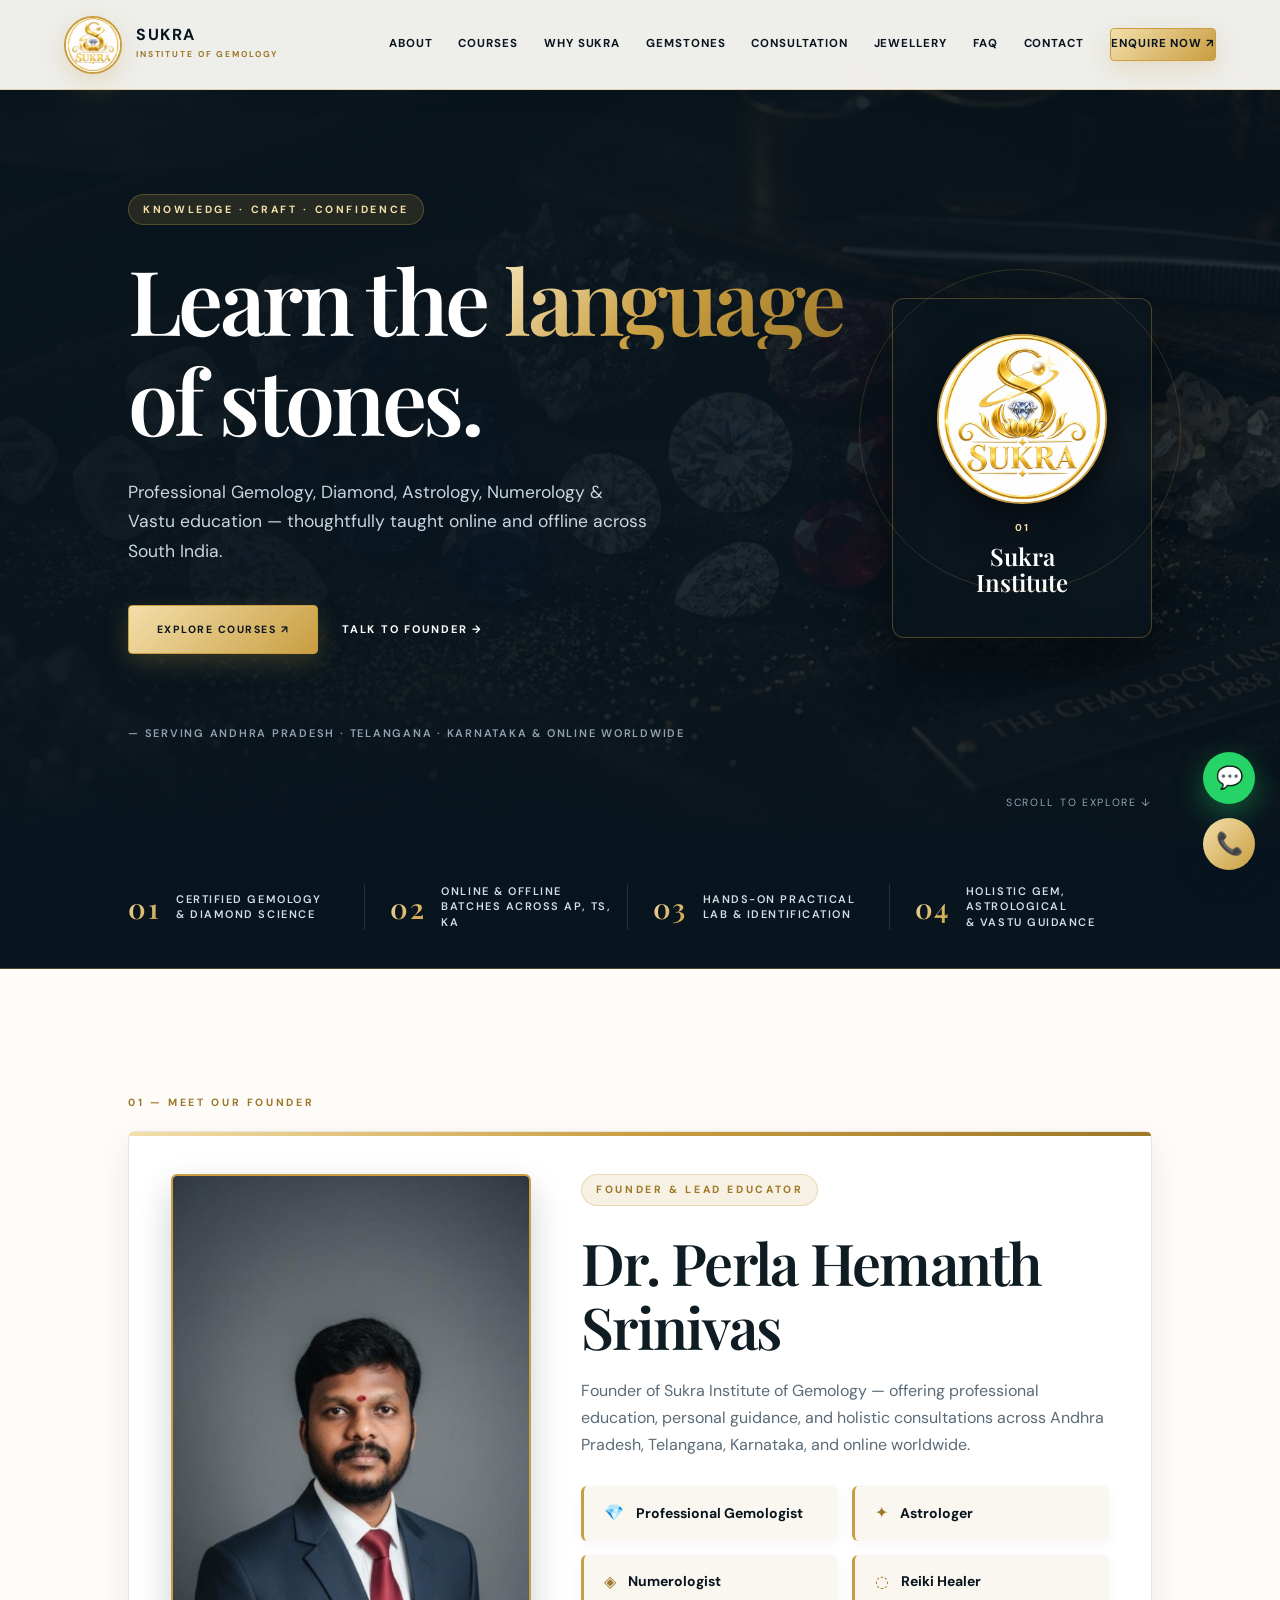
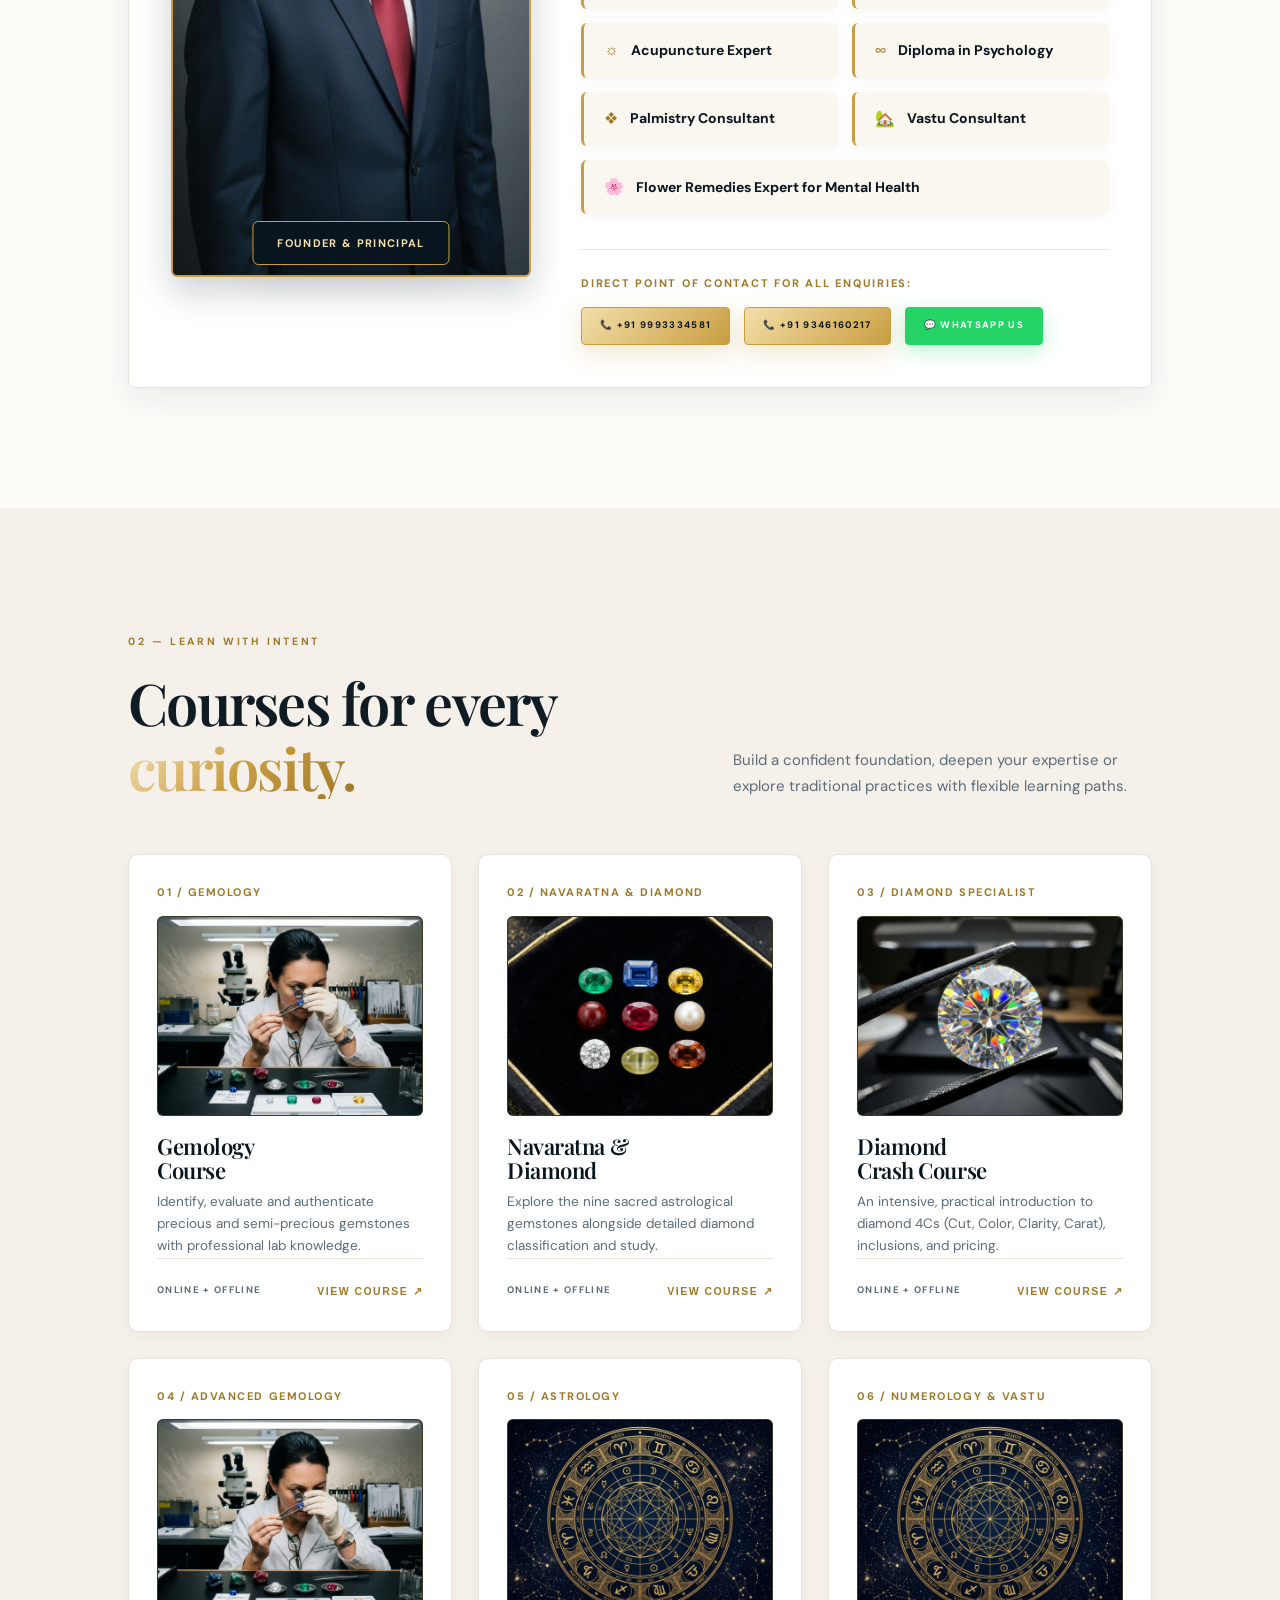
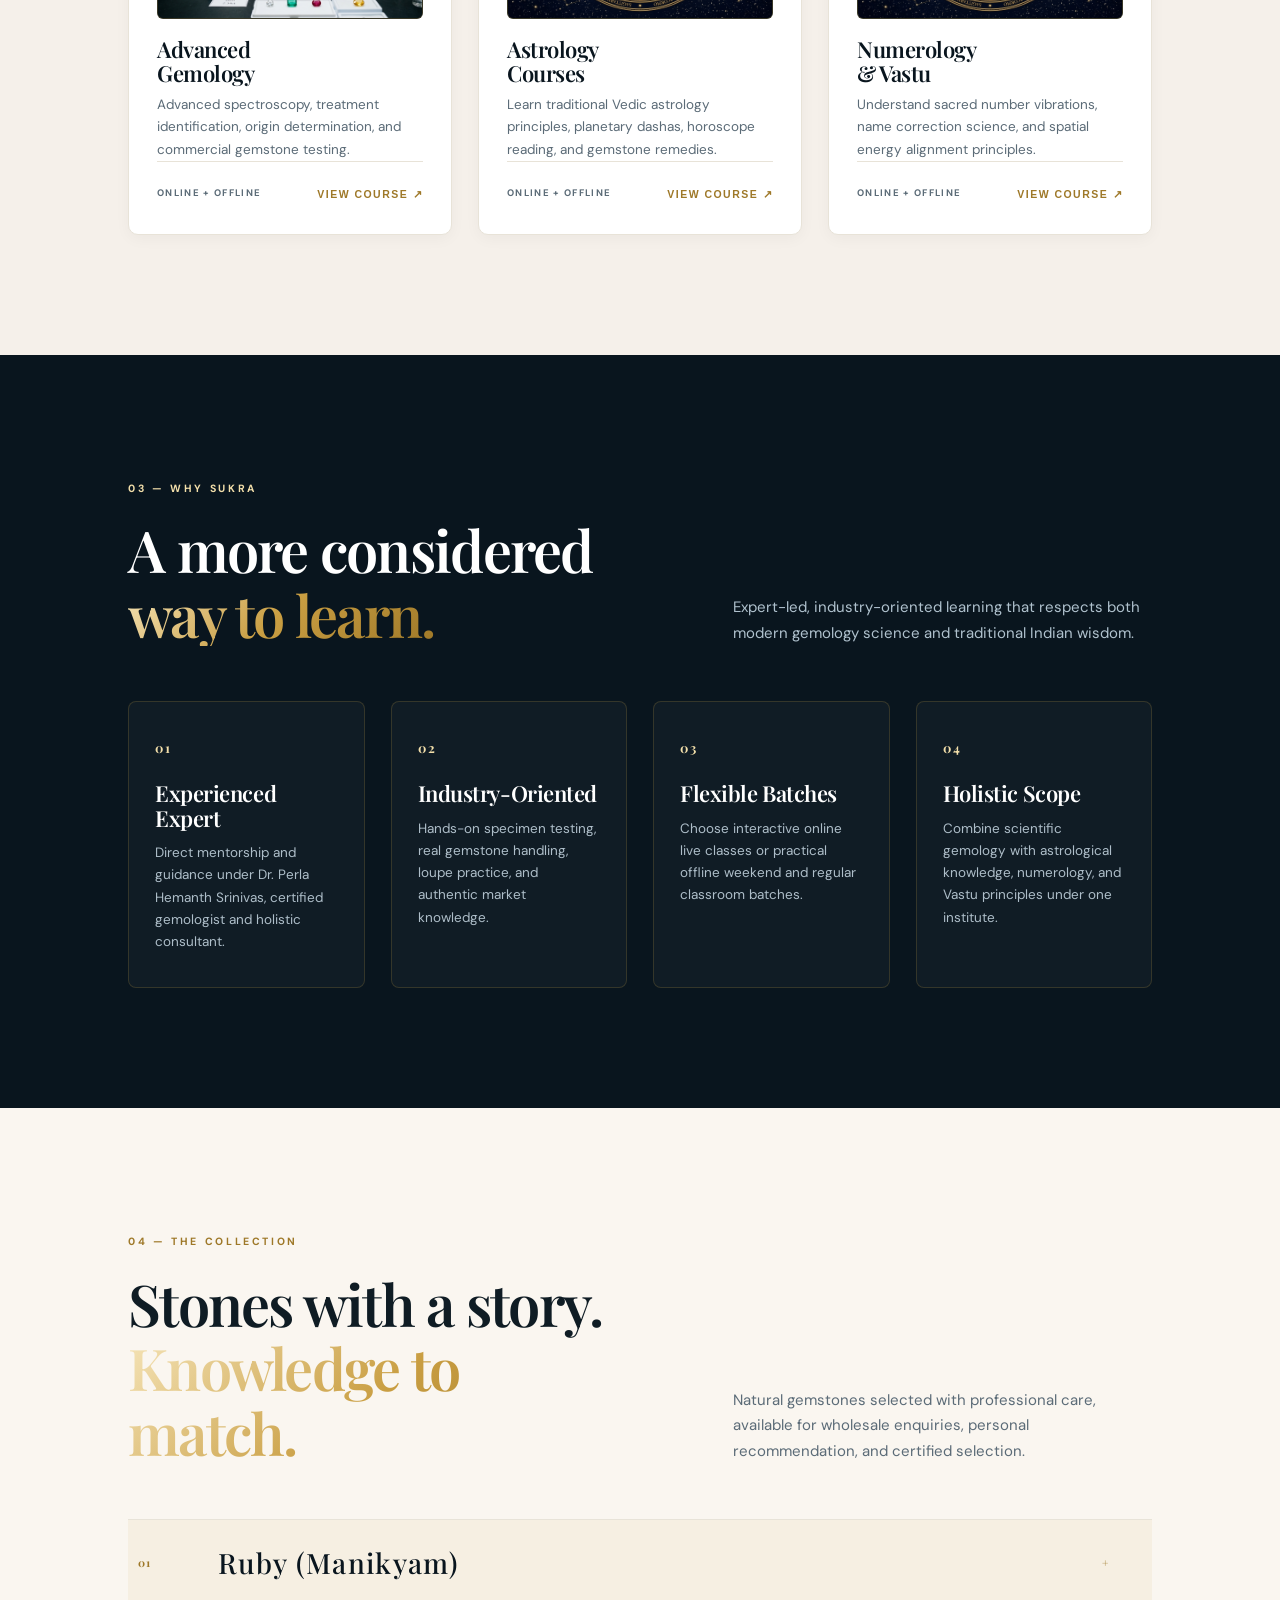
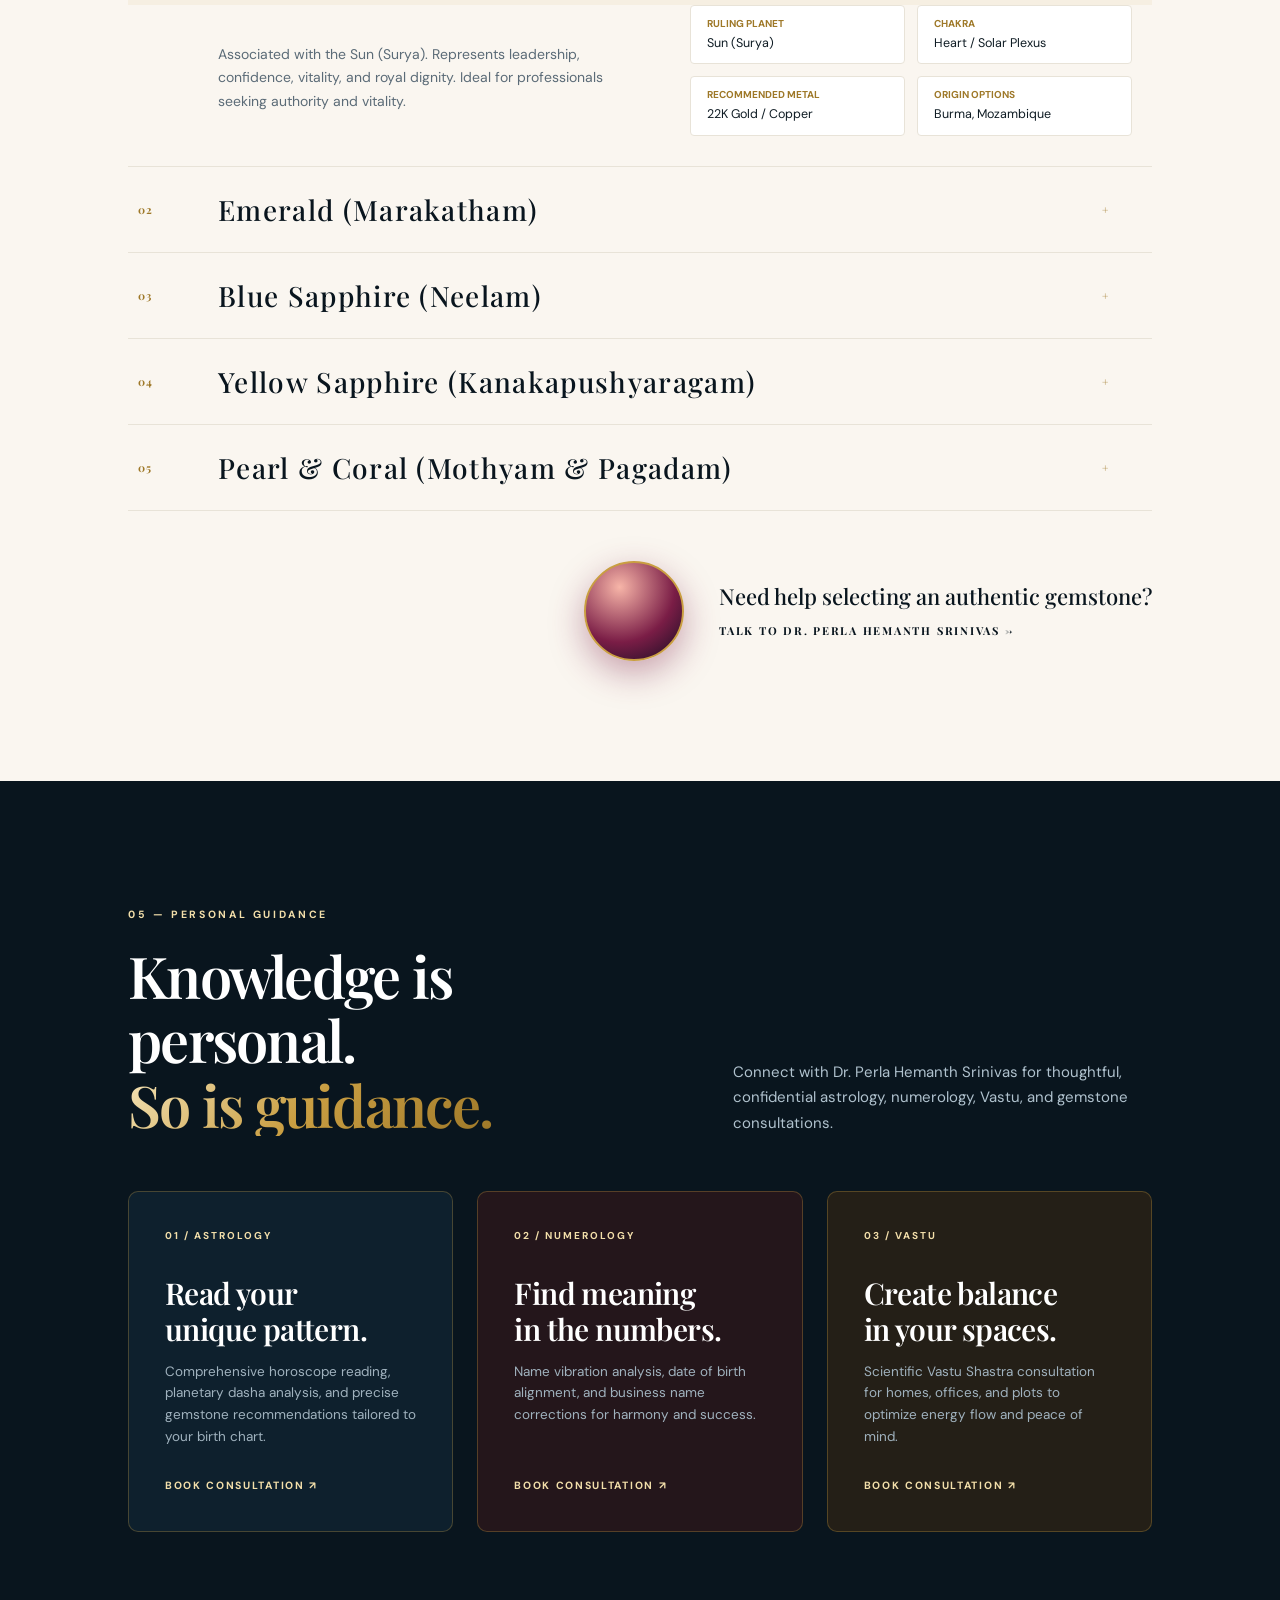
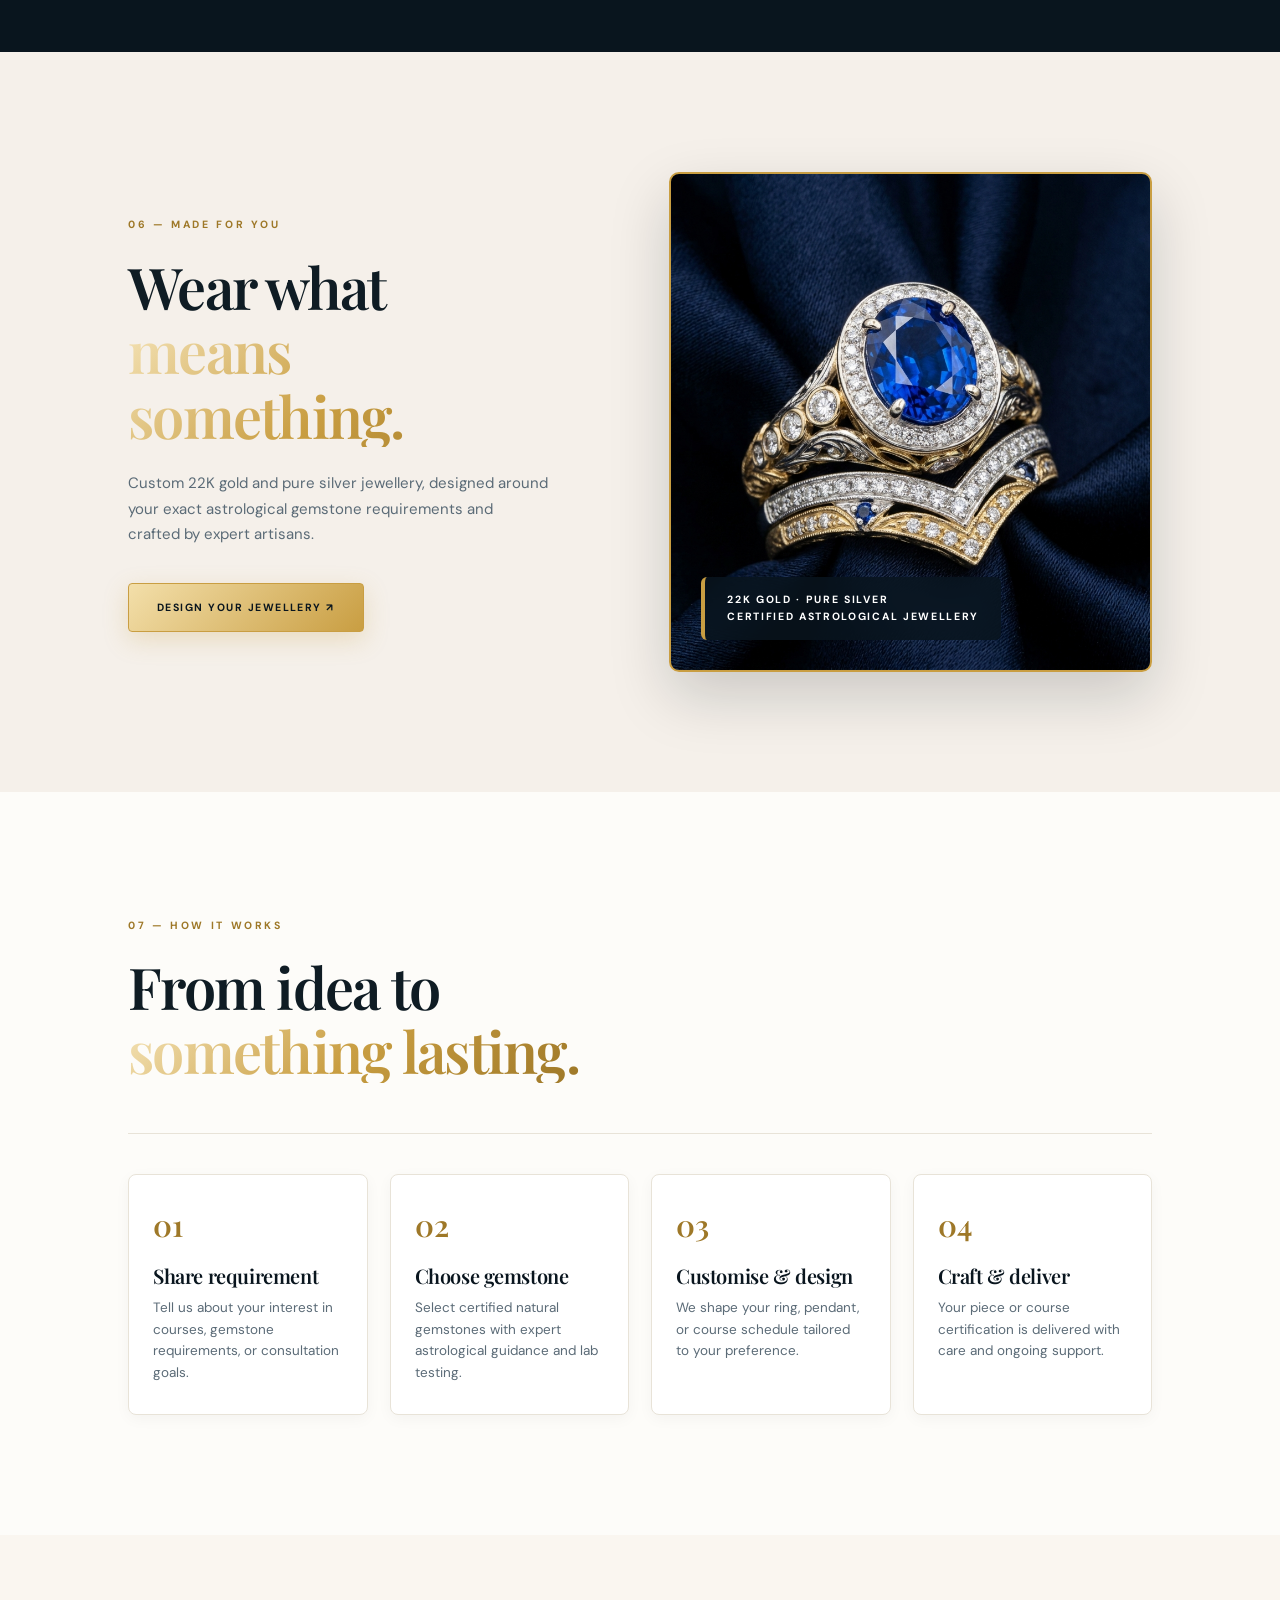
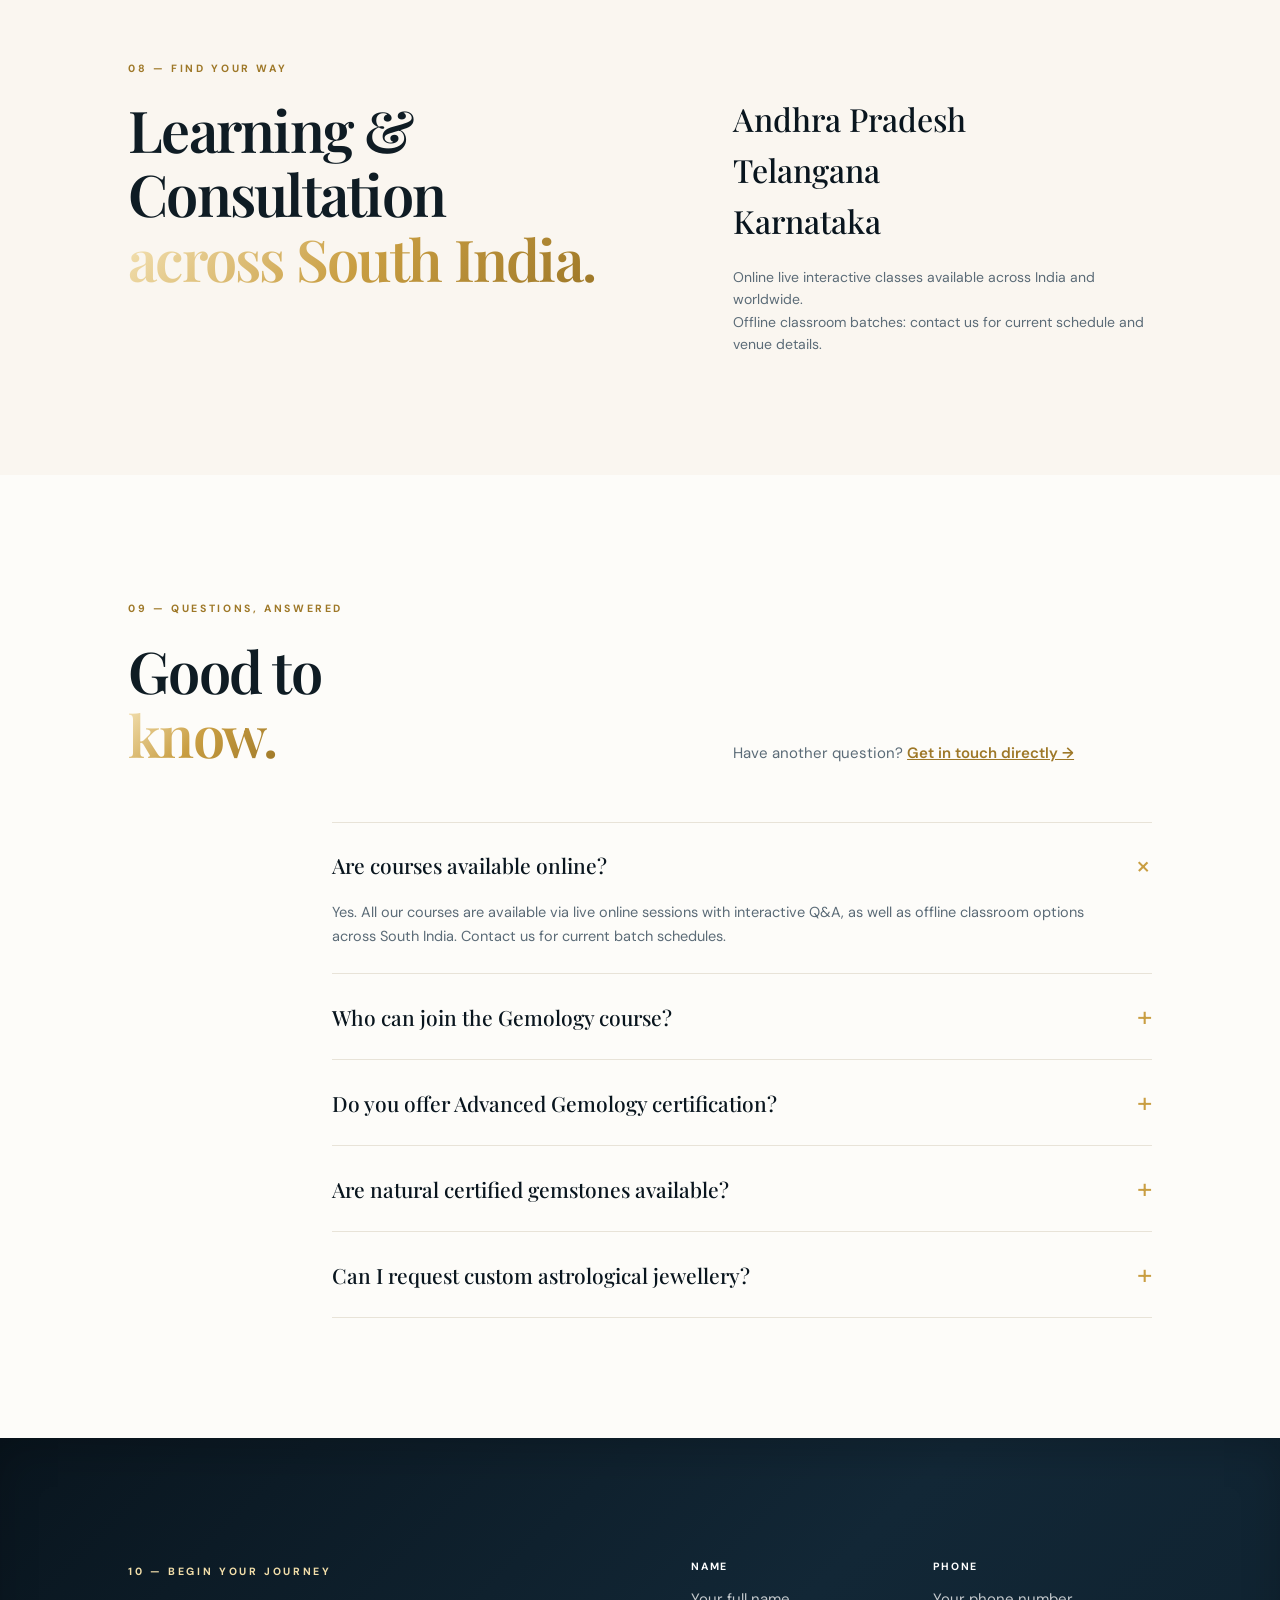
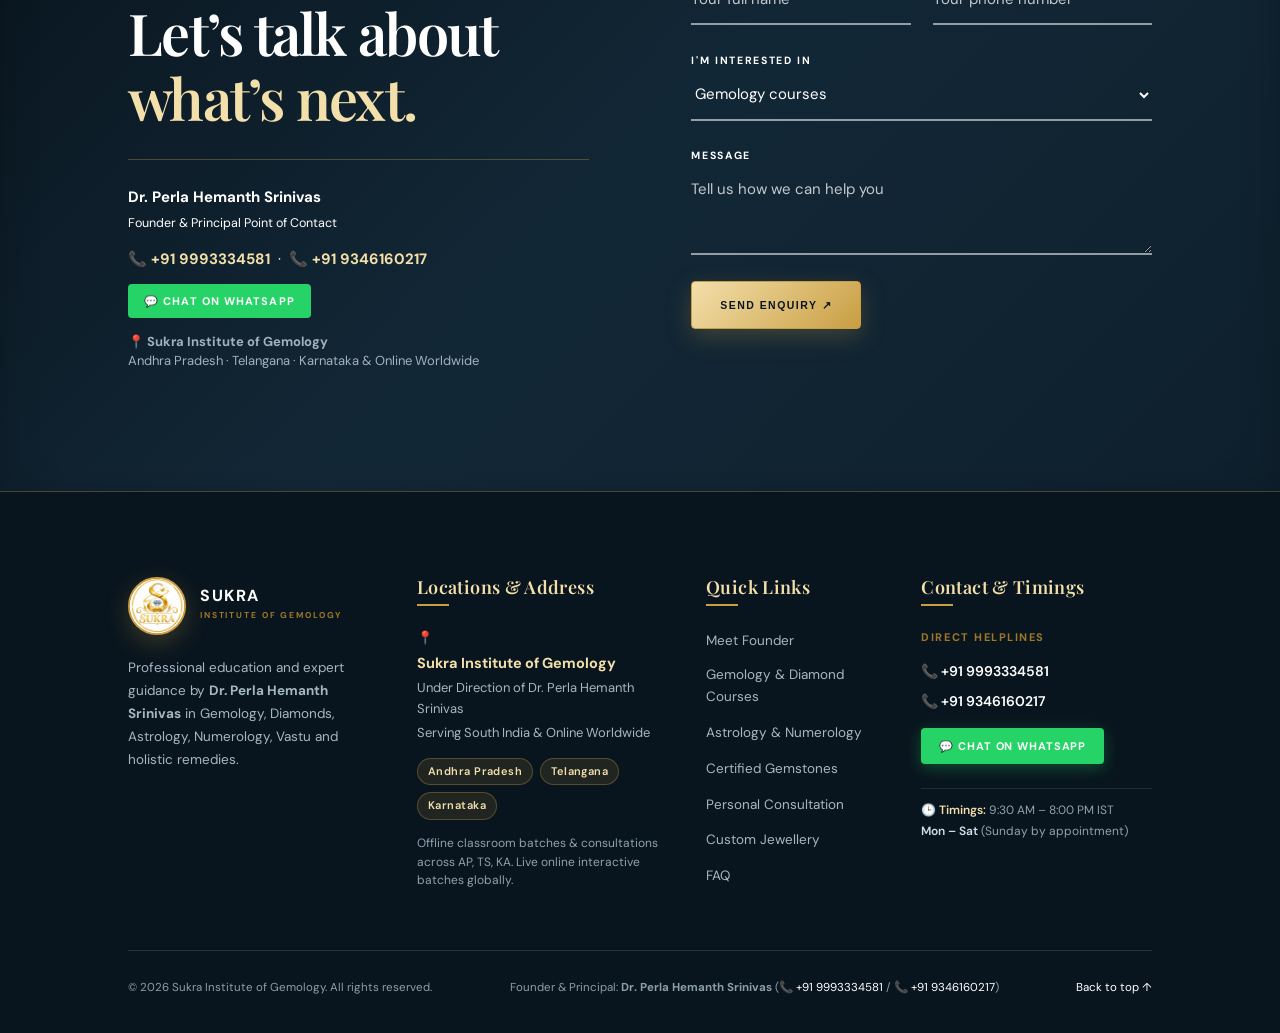
==== index.html @ b49148ae "Add files via upload" ====
<!doctype html>
<html lang="en">
<head>
  <meta charset="UTF-8">
  <meta name="viewport" content="width=device-width,initial-scale=1">
  <meta name="description" content="Professional Gemology, Diamond, Astrology, Numerology and Vastu education by Dr. Perla Hemanth Srinivas at Sukra Institute of Gemology.">
  <title>Sukra Institute of Gemology | Learn the Language of Stones</title>
  <link rel="icon" type="image/png" href="logo.png">
  <meta property="og:title" content="Sukra Institute of Gemology">
  <meta property="og:description" content="Professional Gemology, Diamond, Astrology, Numerology and Vastu education by Sukra Institute of Gemology.">
  <meta property="og:image" content="logo.png">
  <link rel="preconnect" href="https://fonts.googleapis.com">
  <link rel="preconnect" href="https://fonts.gstatic.com" crossorigin>
  <link href="https://fonts.googleapis.com/css2?family=DM+Sans:ital,wght@0,400;0,500;0,600;0,700;1,400&family=Playfair+Display:ital,wght@0,500;0,600;0,700;1,500&display=swap" rel="stylesheet">
  <link rel="stylesheet" href="styles.css">
</head>
<body>

<!-- SITE HEADER -->
<header class="site-header">
  <a class="brand" href="#home">
    <img src="logo.png" alt="Sukra Institute Logo" class="brand-logo">
    <span>
      <strong>SUKRA</strong>
      <small>INSTITUTE OF GEMOLOGY</small>
    </span>
  </a>
  <button class="menu-toggle" aria-label="Open navigation menu" aria-expanded="false">☰</button>
  <nav class="nav-links">
    <a href="#about">About</a>
    <a href="#courses">Courses</a>
    <a href="#why-sukra">Why Sukra</a>
    <a href="#gemstones">Gemstones</a>
    <a href="#consultation">Consultation</a>
    <a href="#jewellery">Jewellery</a>
    <a href="#faq">FAQ</a>
    <a href="#contact">Contact</a>
    <a class="button button-small" href="#contact">Enquire now ↗</a>
  </nav>
</header>

<main id="home">
  <!-- HERO SECTION -->
  <section class="hero">
    <div class="hero-content">
      <p class="eyebrow">Knowledge · Craft · Confidence</p>
      <h1>Learn the <em>language</em><br>of stones.</h1>
      <p class="hero-copy">Professional Gemology, Diamond, Astrology, Numerology &amp; Vastu education — thoughtfully taught online and offline across South India.</p>
      <div class="hero-actions">
        <a class="button" href="#courses">Explore courses ↗</a>
        <a class="text-link" href="#contact">Talk to Founder →</a>
      </div>
      <p class="hero-note">— Serving Andhra Pradesh · Telangana · Karnataka &amp; Online Worldwide</p>
    </div>
    <div class="hero-stone">
      <img src="logo.png" alt="Sukra Institute Emblem" class="hero-logo-img">
      <div>
        <small>01</small>
        <strong>Sukra<br>Institute</strong>
      </div>
    </div>
    <span class="scroll-cue">Scroll to explore ↓</span>
  </section>

  <!-- TRUST STRIP -->
  <section class="trust-strip">
    <div><strong>01</strong>Certified Gemology<br>&amp; Diamond Science</div>
    <div><strong>02</strong>Online &amp; Offline<br>Batches Across AP, TS, KA</div>
    <div><strong>03</strong>Hands-on Practical<br>Lab &amp; Identification</div>
    <div><strong>04</strong>Holistic Gem, Astrological<br>&amp; Vastu Guidance</div>
  </section>

  <!-- SECTION 01: FOUNDER SHOWCASE -->
  <section class="section founder-section" id="about">
    <p class="section-kicker">01 — Meet our Founder</p>
    <div class="founder-card">
      <div class="founder-img-wrapper">
        <img src="dr-perla-hemanth-srinivas.jpg" alt="Dr. Perla Hemanth Srinivas - Founder of Sukra Institute of Gemology" class="founder-photo">
        <div class="founder-badge-overlay">Founder &amp; Principal</div>
      </div>
      <div class="founder-info">
        <p class="eyebrow">Founder &amp; Lead Educator</p>
        <h2>Dr. Perla Hemanth Srinivas</h2>
        <p class="muted leader-text">Founder of Sukra Institute of Gemology — offering professional education, personal guidance, and holistic consultations across Andhra Pradesh, Telangana, Karnataka, and online worldwide.</p>
        
        <div class="specs-grid">
          <div><span>💎</span> <strong>Professional Gemologist</strong></div>
          <div><span>✦</span> <strong>Astrologer</strong></div>
          <div><span>◈</span> <strong>Numerologist</strong></div>
          <div><span>◌</span> <strong>Reiki Healer</strong></div>
          <div><span>☼</span> <strong>Acupuncture Expert</strong></div>
          <div><span>∞</span> <strong>Diploma in Psychology</strong></div>
          <div><span>❖</span> <strong>Palmistry Consultant</strong></div>
          <div><span>🏡</span> <strong>Vastu Consultant</strong></div>
          <div><span>🌸</span> <strong>Flower Remedies Expert for Mental Health</strong></div>
        </div>

        <div class="founder-contact">
          <p class="contact-label">Direct Point of Contact for All Enquiries:</p>
          <div class="phone-buttons">
            <a href="tel:+919993334581" class="button button-small">📞 +91 9993334581</a>
            <a href="tel:+919346160217" class="button button-small">📞 +91 9346160217</a>
            <a href="https://wa.me/919993334581" target="_blank" rel="noopener" class="button button-small whatsapp-button">💬 WhatsApp Us</a>
          </div>
        </div>
      </div>
    </div>
  </section>

  <!-- SECTION 02: COURSES SECTION -->
  <section class="section courses-section" id="courses">
    <div class="section-heading">
      <div>
        <p class="section-kicker">02 — Learn with intent</p>
        <h2>Courses for every <em>curiosity.</em></h2>
      </div>
      <p class="muted">Build a confident foundation, deepen your expertise or explore traditional practices with flexible learning paths.</p>
    </div>
    
    <div class="course-grid">
      <!-- Course 1 -->
      <article class="course-card">
        <small>01 / GEMOLOGY</small>
        <div class="course-thumb-container">
          <img src="course_gemology.jpg" alt="Gemology Course" class="course-thumb">
        </div>
        <h3>Gemology<br>Course</h3>
        <p>Identify, evaluate and authenticate precious and semi-precious gemstones with professional lab knowledge.</p>
        <footer>
          <span>Online + Offline</span>
          <button data-course="Gemology Course" data-desc="Complete professional gemology program covering gemstone identification, optical & physical properties, synthetic detection, and market valuation." data-img="course_gemology.jpg">View course ↗</button>
        </footer>
      </article>

      <!-- Course 2 -->
      <article class="course-card">
        <small>02 / NAVARATNA & DIAMOND</small>
        <div class="course-thumb-container">
          <img src="course_navaratna.jpg" alt="Navaratna & Diamond Course" class="course-thumb">
        </div>
        <h3>Navaratna &amp;<br>Diamond</h3>
        <p>Explore the nine sacred astrological gemstones alongside detailed diamond classification and study.</p>
        <footer>
          <span>Online + Offline</span>
          <button data-course="Navaratna & Diamond Course" data-desc="In-depth study of the nine astrological gemstones (Navaratnas), their planetary associations, quality parameters, and diamond grading fundamentals." data-img="course_navaratna.jpg">View course ↗</button>
        </footer>
      </article>

      <!-- Course 3 -->
      <article class="course-card">
        <small>03 / DIAMOND SPECIALIST</small>
        <div class="course-thumb-container">
          <img src="course_diamond.jpg" alt="Diamond Crash Course" class="course-thumb">
        </div>
        <h3>Diamond<br>Crash Course</h3>
        <p>An intensive, practical introduction to diamond 4Cs (Cut, Color, Clarity, Carat), inclusions, and pricing.</p>
        <footer>
          <span>Online + Offline</span>
          <button data-course="Diamond Crash Course" data-desc="Fast-track intensive course focusing on practical diamond evaluation, loupe examination, detecting lab-grown diamonds, and market pricing." data-img="course_diamond.jpg">View course ↗</button>
        </footer>
      </article>

      <!-- Course 4 -->
      <article class="course-card">
        <small>04 / ADVANCED GEMOLOGY</small>
        <div class="course-thumb-container">
          <img src="course_gemology.jpg" alt="Advanced Gemology" class="course-thumb">
        </div>
        <h3>Advanced<br>Gemology</h3>
        <p>Advanced spectroscopy, treatment identification, origin determination, and commercial gemstone testing.</p>
        <footer>
          <span>Online + Offline</span>
          <button data-course="Advanced Gemology Course" data-desc="Advanced masterclass for jewellers and gemologists. Master laboratory testing equipment, heat treatment detection, irradiation, and clarity enhancement analysis." data-img="course_gemology.jpg">View course ↗</button>
        </footer>
      </article>

      <!-- Course 5 -->
      <article class="course-card">
        <small>05 / ASTROLOGY</small>
        <div class="course-thumb-container">
          <img src="course_astrology.jpg" alt="Astrology Courses" class="course-thumb">
        </div>
        <h3>Astrology<br>Courses</h3>
        <p>Learn traditional Vedic astrology principles, planetary dashas, horoscope reading, and gemstone remedies.</p>
        <footer>
          <span>Online + Offline</span>
          <button data-course="Astrology Course" data-desc="Comprehensive Vedic astrology curriculum covering birth chart calculation, house placements, planetary transit analysis, and prescribed gemstone remedies." data-img="course_astrology.jpg">View course ↗</button>
        </footer>
      </article>

      <!-- Course 6 -->
      <article class="course-card">
        <small>06 / NUMEROLOGY & VASTU</small>
        <div class="course-thumb-container">
          <img src="course_astrology.jpg" alt="Numerology & Vastu" class="course-thumb">
        </div>
        <h3>Numerology<br>&amp; Vastu</h3>
        <p>Understand sacred number vibrations, name correction science, and spatial energy alignment principles.</p>
        <footer>
          <span>Online + Offline</span>
          <button data-course="Numerology & Vastu Course" data-desc="Dual specialization in Chaldean & Pythagorean Numerology name corrections along with Vastu Shastra principles for residential and commercial spaces." data-img="course_astrology.jpg">View course ↗</button>
        </footer>
      </article>
    </div>
  </section>

  <!-- SECTION 03: WHY SUKRA -->
  <section class="section dark-section" id="why-sukra">
    <div class="section-heading">
      <div>
        <p class="section-kicker">03 — Why Sukra</p>
        <h2>A more considered<br><em>way to learn.</em></h2>
      </div>
      <p>Expert-led, industry-oriented learning that respects both modern gemology science and traditional Indian wisdom.</p>
    </div>
    <div class="why-grid">
      <div>
        <b>01</b>
        <h3>Experienced Expert</h3>
        <p>Direct mentorship and guidance under Dr. Perla Hemanth Srinivas, certified gemologist and holistic consultant.</p>
      </div>
      <div>
        <b>02</b>
        <h3>Industry-Oriented</h3>
        <p>Hands-on specimen testing, real gemstone handling, loupe practice, and authentic market knowledge.</p>
      </div>
      <div>
        <b>03</b>
        <h3>Flexible Batches</h3>
        <p>Choose interactive online live classes or practical offline weekend and regular classroom batches.</p>
      </div>
      <div>
        <b>04</b>
        <h3>Holistic Scope</h3>
        <p>Combine scientific gemology with astrological knowledge, numerology, and Vastu principles under one institute.</p>
      </div>
    </div>
  </section>

  <!-- SECTION 04: GEMSTONES COLLECTION -->
  <section class="section cream" id="gemstones">
    <div class="section-heading">
      <div>
        <p class="section-kicker">04 — The Collection</p>
        <h2>Stones with a story.<br><em>Knowledge to match.</em></h2>
      </div>
      <p class="muted">Natural gemstones selected with professional care, available for wholesale enquiries, personal recommendation, and certified selection.</p>
    </div>

    <div class="stone-list">
      <!-- Gem 1 -->
      <details class="stone-item" open>
        <summary>
          <span>01</span>
          <strong>Ruby (Manikyam)</strong>
          <span>+</span>
        </summary>
        <div class="stone-detail-panel">
          <p>Associated with the Sun (Surya). Represents leadership, confidence, vitality, and royal dignity. Ideal for professionals seeking authority and vitality.</p>
          <div class="stone-meta">
            <div><span>Ruling Planet</span> Sun (Surya)</div>
            <div><span>Chakra</span> Heart / Solar Plexus</div>
            <div><span>Recommended Metal</span> 22K Gold / Copper</div>
            <div><span>Origin Options</span> Burma, Mozambique</div>
          </div>
        </div>
      </details>

      <!-- Gem 2 -->
      <details class="stone-item">
        <summary>
          <span>02</span>
          <strong>Emerald (Marakatham)</strong>
          <span>+</span>
        </summary>
        <div class="stone-detail-panel">
          <p>Associated with Mercury (Budha). Enhances intellect, communication, business acumen, and memory power.</p>
          <div class="stone-meta">
            <div><span>Ruling Planet</span> Mercury (Budha)</div>
            <div><span>Chakra</span> Heart (Anahata)</div>
            <div><span>Recommended Metal</span> Gold / Silver</div>
            <div><span>Origin Options</span> Zambia, Colombia</div>
          </div>
        </div>
      </details>

      <!-- Gem 3 -->
      <details class="stone-item">
        <summary>
          <span>03</span>
          <strong>Blue Sapphire (Neelam)</strong>
          <span>+</span>
        </summary>
        <div class="stone-detail-panel">
          <p>Associated with Saturn (Shani). Powerful gemstone providing rapid focus, discipline, protection, and career transformation.</p>
          <div class="stone-meta">
            <div><span>Ruling Planet</span> Saturn (Shani)</div>
            <div><span>Chakra</span> Third Eye (Ajna)</div>
            <div><span>Recommended Metal</span> Silver / Platinum</div>
            <div><span>Origin Options</span> Ceylon (Sri Lanka), Kashmir</div>
          </div>
        </div>
      </details>

      <!-- Gem 4 -->
      <details class="stone-item">
        <summary>
          <span>04</span>
          <strong>Yellow Sapphire (Kanakapushyaragam)</strong>
          <span>+</span>
        </summary>
        <div class="stone-detail-panel">
          <p>Associated with Jupiter (Guru). Brings divine grace, higher wisdom, prosperity, marital bliss, and academic success.</p>
          <div class="stone-meta">
            <div><span>Ruling Planet</span> Jupiter (Guru)</div>
            <div><span>Chakra</span> Solar Plexus (Manipura)</div>
            <div><span>Recommended Metal</span> 22K Yellow Gold</div>
            <div><span>Origin Options</span> Ceylon (Sri Lanka)</div>
          </div>
        </div>
      </details>

      <!-- Gem 5 -->
      <details class="stone-item">
        <summary>
          <span>05</span>
          <strong>Pearl &amp; Coral (Mothyam &amp; Pagadam)</strong>
          <span>+</span>
        </summary>
        <div class="stone-detail-panel">
          <p>Natural South Sea Pearls for emotional calm (Moon) and Red Coral for courage and physical strength (Mars).</p>
          <div class="stone-meta">
            <div><span>Ruling Planets</span> Moon &amp; Mars</div>
            <div><span>Element</span> Water &amp; Fire</div>
            <div><span>Recommended Metal</span> Silver &amp; Gold</div>
            <div><span>Certification</span> 100% Lab Certified</div>
          </div>
        </div>
      </details>
    </div>

    <div class="gem-note">
      <div></div>
      <p>Need help selecting an authentic gemstone?<br><a class="text-link dark-link" href="#contact">Talk to Dr. Perla Hemanth Srinivas →</a></p>
    </div>
  </section>

  <!-- SECTION 05: CONSULTATION -->
  <section class="section dark-section" id="consultation">
    <div class="section-heading">
      <div>
        <p class="section-kicker">05 — Personal Guidance</p>
        <h2>Knowledge is personal.<br><em>So is guidance.</em></h2>
      </div>
      <p>Connect with Dr. Perla Hemanth Srinivas for thoughtful, confidential astrology, numerology, Vastu, and gemstone consultations.</p>
    </div>
    
    <div class="consult-grid">
      <article>
        <small>01 / ASTROLOGY</small>
        <h3>Read your<br>unique pattern.</h3>
        <p>Comprehensive horoscope reading, planetary dasha analysis, and precise gemstone recommendations tailored to your birth chart.</p>
        <a href="#contact">Book consultation ↗</a>
      </article>

      <article>
        <small>02 / NUMEROLOGY</small>
        <h3>Find meaning<br>in the numbers.</h3>
        <p>Name vibration analysis, date of birth alignment, and business name corrections for harmony and success.</p>
        <a href="#contact">Book consultation ↗</a>
      </article>

      <article>
        <small>03 / VASTU</small>
        <h3>Create balance<br>in your spaces.</h3>
        <p>Scientific Vastu Shastra consultation for homes, offices, and plots to optimize energy flow and peace of mind.</p>
        <a href="#contact">Book consultation ↗</a>
      </article>
    </div>
  </section>

  <!-- SECTION 06: JEWELLERY -->
  <section class="section jewellery" id="jewellery">
    <div>
      <p class="section-kicker">06 — Made for you</p>
      <h2>Wear what<br><em>means something.</em></h2>
      <p class="muted intro">Custom 22K gold and pure silver jewellery, designed around your exact astrological gemstone requirements and crafted by expert artisans.</p>
      <a class="button" href="#contact">Design your jewellery ↗</a>
    </div>
    <div class="jewel-image">
      <span>22K Gold · Pure Silver<br>Certified Astrological Jewellery</span>
    </div>
  </section>

  <!-- SECTION 07: PROCESS -->
  <section class="section process">
    <p class="section-kicker">07 — How it works</p>
    <h2>From idea to<br><em>something lasting.</em></h2>
    <div class="process-grid">
      <div>
        <b>01</b>
        <h3>Share requirement</h3>
        <p>Tell us about your interest in courses, gemstone requirements, or consultation goals.</p>
      </div>
      <div>
        <b>02</b>
        <h3>Choose gemstone</h3>
        <p>Select certified natural gemstones with expert astrological guidance and lab testing.</p>
      </div>
      <div>
        <b>03</b>
        <h3>Customise &amp; design</h3>
        <p>We shape your ring, pendant, or course schedule tailored to your preference.</p>
      </div>
      <div>
        <b>04</b>
        <h3>Craft &amp; deliver</h3>
        <p>Your piece or course certification is delivered with care and ongoing support.</p>
      </div>
    </div>
  </section>

  <!-- SECTION 08: LOCATIONS -->
  <section class="section cream" id="locations">
    <p class="section-kicker">08 — Find your way</p>
    <div class="two-col">
      <h2>Learning &amp; Consultation<br><em>across South India.</em></h2>
      <div class="locations">
        <p>Andhra Pradesh</p>
        <p>Telangana</p>
        <p>Karnataka</p>
        <small>Online live interactive classes available across India and worldwide.<br>Offline classroom batches: contact us for current schedule and venue details.</small>
      </div>
    </div>
  </section>

  <!-- SECTION 09: FAQ -->
  <section class="section faq" id="faq">
    <div class="section-heading">
      <div>
        <p class="section-kicker">09 — Questions, answered</p>
        <h2>Good to<br><em>know.</em></h2>
      </div>
      <p class="muted">Have another question? <a href="#contact">Get in touch directly →</a></p>
    </div>
    
    <div class="faq-list">
      <details open>
        <summary>Are courses available online? <b>+</b></summary>
        <p>Yes. All our courses are available via live online sessions with interactive Q&amp;A, as well as offline classroom options across South India. Contact us for current batch schedules.</p>
      </details>
      
      <details>
        <summary>Who can join the Gemology course? <b>+</b></summary>
        <p>Our programs are designed for beginners, gemstone enthusiasts, jewellery business owners, astrology practitioners, and students looking for a professional career in gemology.</p>
      </details>
      
      <details>
        <summary>Do you offer Advanced Gemology certification? <b>+</b></summary>
        <p>Yes. The Advanced Gemology program covers synthetic separation, heat treatment identification, spectroscopy, and commercial gemstone testing equipment.</p>
      </details>

      <details>
        <summary>Are natural certified gemstones available? <b>+</b></summary>
        <p>Yes. We provide 100% natural, unheated, and untreated certified gemstones for retail and wholesale enquiries with official laboratory test reports.</p>
      </details>

      <details>
        <summary>Can I request custom astrological jewellery? <b>+</b></summary>
        <p>Yes. We design custom 22K gold and pure silver rings, pendants, and bracelets with open-back settings so the gemstone touches the skin naturally.</p>
      </details>
    </div>
  </section>

  <!-- SECTION 10: CONTACT & ENQUIRY FORM -->
  <section class="contact-cta" id="contact">
    <div>
      <p class="section-kicker">10 — Begin your journey</p>
      <h2>Let’s talk about<br><em>what’s next.</em></h2>
      
      <div class="contact-direct-info">
        <p><strong>Dr. Perla Hemanth Srinivas</strong><br><small>Founder &amp; Principal Point of Contact</small></p>
        <p style="margin-top:12px;">
          <a href="tel:+919993334581">📞 +91 9993334581</a> &nbsp;·&nbsp; <a href="tel:+919346160217">📞 +91 9346160217</a>
        </p>
        <p style="margin-top:12px;">
          <a href="https://wa.me/919993334581" target="_blank" rel="noopener" style="display:inline-block;background:#25d366;color:#fff;padding:8px 16px;border-radius:4px;font-size:11px;letter-spacing:0.1em;text-transform:uppercase;">💬 Chat on WhatsApp</a>
        </p>
        <p style="margin-top:14px;color:#a0b2be;font-size:13px;line-height:1.5;">
          📍 <strong>Sukra Institute of Gemology</strong><br>
          Andhra Pradesh · Telangana · Karnataka &amp; Online Worldwide
        </p>
      </div>
    </div>

    <form id="enquiry-form" action="https://formsubmit.co/a5c9d9084fb0099c87c63874e25bf2a7" method="POST">
      <input type="hidden" name="_subject" value="New Sukra Institute Website Enquiry">
      <input type="hidden" name="_captcha" value="false">
      <input type="hidden" name="_template" value="table">
      
      <label>Name
        <input required name="Name" placeholder="Your full name">
      </label>
      
      <label>Phone
        <input required name="Phone" placeholder="Your phone number">
      </label>
      
      <label>I'm interested in
        <select name="Interested_In">
          <option>Gemology courses</option>
          <option>Navaratna &amp; Diamond course</option>
          <option>Diamond crash course</option>
          <option>Astrology &amp; Numerology courses</option>
          <option>Natural gemstones enquiry</option>
          <option>Personal Consultation</option>
          <option>Custom jewellery design</option>
        </select>
      </label>

      <label>Message
        <textarea name="Message" rows="3" placeholder="Tell us how we can help you"></textarea>
      </label>

      <button class="button" type="submit">Send enquiry ↗</button>
      <p class="form-status" role="status"></p>
    </form>
  </section>
</main>

<!-- FOOTER -->
<footer class="site-footer">
  <div class="footer-top">
    <div class="footer-col footer-brand-col">
      <a class="brand" href="#home">
        <img src="logo.png" alt="Sukra Institute Logo" class="brand-logo">
        <span>
          <strong>SUKRA</strong>
          <small>INSTITUTE OF GEMOLOGY</small>
        </span>
      </a>
      <p>Professional education and expert guidance by <strong>Dr. Perla Hemanth Srinivas</strong> in Gemology, Diamonds, Astrology, Numerology, Vastu and holistic remedies.</p>
    </div>

    <div class="footer-col footer-address-col">
      <h4>Locations &amp; Address</h4>
      <address class="footer-address">
        <p class="address-main">
          <span class="addr-icon">📍</span>
          <strong>Sukra Institute of Gemology</strong>
          <span>Under Direction of Dr. Perla Hemanth Srinivas</span>
          <span>Serving South India &amp; Online Worldwide</span>
        </p>
        <div class="address-regions">
          <span class="region-pill">Andhra Pradesh</span>
          <span class="region-pill">Telangana</span>
          <span class="region-pill">Karnataka</span>
        </div>
        <p class="address-note">Offline classroom batches &amp; consultations across AP, TS, KA. Live online interactive batches globally.</p>
      </address>
    </div>

    <div class="footer-col footer-links-col">
      <h4>Quick Links</h4>
      <ul class="footer-nav">
        <li><a href="#about">Meet Founder</a></li>
        <li><a href="#courses">Gemology &amp; Diamond Courses</a></li>
        <li><a href="#courses">Astrology &amp; Numerology</a></li>
        <li><a href="#gemstones">Certified Gemstones</a></li>
        <li><a href="#consultation">Personal Consultation</a></li>
        <li><a href="#jewellery">Custom Jewellery</a></li>
        <li><a href="#faq">FAQ</a></li>
      </ul>
    </div>

    <div class="footer-col footer-contact-col">
      <h4>Contact &amp; Timings</h4>
      <div class="footer-contact-details">
        <p class="contact-subhead">Direct Helplines</p>
        <p class="phone-row"><a href="tel:+919993334581">📞 +91 9993334581</a></p>
        <p class="phone-row"><a href="tel:+919346160217">📞 +91 9346160217</a></p>
        <div class="wa-container">
          <a href="https://wa.me/919993334581" target="_blank" rel="noopener" class="footer-wa-link">💬 Chat on WhatsApp</a>
        </div>
        <div class="timing-info">
          <p><strong>🕒 Timings:</strong> 9:30 AM – 8:00 PM IST</p>
          <p><span>Mon – Sat</span> (Sunday by appointment)</p>
        </div>
      </div>
    </div>
  </div>

  <div class="footer-bottom">
    <span>© 2026 Sukra Institute of Gemology. All rights reserved.</span>
    <span>Founder &amp; Principal: <strong>Dr. Perla Hemanth Srinivas</strong> (<a href="tel:+919993334581">📞 +91 9993334581</a> / <a href="tel:+919346160217">📞 +91 9346160217</a>)</span>
    <a href="#home">Back to top ↑</a>
  </div>
</footer>

<!-- COURSE DETAILS MODAL -->
<div class="modal-backdrop" id="course-modal" aria-hidden="true">
  <div class="modal-box">
    <button class="modal-close" id="modal-close-btn" aria-label="Close modal">✕</button>
    <div class="modal-header">
      <small id="modal-tag">COURSE DETAILS</small>
      <h3 id="modal-title">Course Title</h3>
    </div>
    <img src="course_gemology.jpg" alt="Course detail" class="modal-img" id="modal-img">
    <div class="modal-body">
      <p id="modal-desc">Course description text will appear here.</p>
      <div class="modal-highlights">
        <h4>Key Highlights &amp; Syllabus</h4>
        <ul>
          <li>Hands-on practical training &amp; laboratory loupe practice</li>
          <li>Comprehensive course study material &amp; specimen guides</li>
          <li>Flexible live online sessions &amp; offline weekend batches</li>
          <li>Official Certificate of Completion by Sukra Institute</li>
        </ul>
      </div>
      <button class="button" id="modal-enquire-btn" style="width:100%;">Enquire for this course ↗</button>
    </div>
  </div>
</div>

<!-- FLOATING ACTIONS -->
<div class="floating-actions">
  <a href="https://wa.me/919993334581" target="_blank" rel="noopener" class="whatsapp-float" title="Chat on WhatsApp">💬</a>
  <a href="tel:+919993334581" title="Call Us Directly">📞</a>
</div>

<script src="script.js"></script>
</body>
</html>
---- styles.css ----
:root {
  --ink: #0f1c24;
  --navy: #09151e;
  --navy-light: #122736;
  --navy-card: #0e202d;
  --cream: #faf6f0;
  --paper: #fdfcf9;
  --white: #ffffff;
  --gold: #c99e42;
  --gold-light: #f3dfaa;
  --gold-dark: #9e7828;
  --muted: #5b6b77;
  --line: #e8e3d8;
  --line-gold: rgba(201, 158, 66, 0.35);
  --radius: 8px;
  --shadow-sm: 0 4px 15px rgba(0, 0, 0, 0.04);
  --shadow-md: 0 12px 35px rgba(15, 28, 36, 0.08);
  --shadow-lg: 0 24px 60px rgba(9, 21, 30, 0.18);
  --shadow-gold: 0 8px 25px rgba(201, 158, 66, 0.25);
  --transition: all 0.3s cubic-bezier(0.16, 1, 0.3, 1);
}

* { box-sizing: border-box; }
html { scroll-behavior: smooth; }

body {
  margin: 0;
  background: var(--paper);
  color: var(--ink);
  font: 15px/1.65 "DM Sans", sans-serif;
  -webkit-font-smoothing: antialiased;
  overflow-x: hidden;
}

h1, h2, h3, h4, p { margin: 0; }
h1, h2, h3, h4 {
  font-family: "Playfair Display", serif;
  font-weight: 600;
  line-height: 1.12;
}

h1 { font-size: clamp(3.2rem, 7vw, 6.5rem); letter-spacing: -0.04em; }
h2 { font-size: clamp(2.4rem, 4.5vw, 4.2rem); letter-spacing: -0.03em; }
h3 { font-size: 1.5rem; letter-spacing: -0.02em; }

em {
  color: var(--gold);
  font-style: normal;
  background: linear-gradient(135deg, #f5e4b8, #c99e42, #9e7828);
  -webkit-background-clip: text;
  -webkit-text-fill-color: transparent;
  display: inline-block;
}

/* --- HEADER & BRAND --- */
.site-header {
  height: 90px;
  display: flex;
  align-items: center;
  justify-content: space-between;
  padding: 0 5vw;
  position: fixed;
  inset: 0 0 auto;
  z-index: 1000;
  background: rgba(253, 252, 249, 0.94);
  backdrop-filter: blur(20px);
  -webkit-backdrop-filter: blur(20px);
  border-bottom: 1px solid var(--line-gold);
  box-shadow: 0 4px 30px rgba(0, 0, 0, 0.05);
  transition: var(--transition);
}

.brand {
  display: flex;
  align-items: center;
  gap: 14px;
  color: var(--ink);
  text-decoration: none;
  letter-spacing: 0.08em;
}

.brand-logo {
  width: 58px;
  height: 58px;
  object-fit: cover;
  border-radius: 50%;
  background: #ffffff;
  border: 2px solid var(--gold);
  box-shadow: var(--shadow-gold);
  transition: var(--transition);
}

.brand:hover .brand-logo {
  transform: scale(1.08) rotate(4deg);
  border-color: var(--gold-light);
}

.brand strong {
  display: block;
  font-size: 16px;
  line-height: 1;
  font-weight: 700;
  color: var(--navy);
  letter-spacing: 0.1em;
}

.brand small {
  display: block;
  font-size: 8.5px;
  letter-spacing: 0.22em;
  margin-top: 5px;
  color: var(--gold-dark);
  font-weight: 700;
}

.nav-links {
  display: flex;
  align-items: center;
  gap: 26px;
}

.nav-links a {
  color: var(--navy);
  text-decoration: none;
  font-size: 11.5px;
  white-space: nowrap;
  font-weight: 700;
  letter-spacing: 0.08em;
  text-transform: uppercase;
  position: relative;
  padding: 6px 0;
  transition: color 0.2s ease;
}

.nav-links a:not(.button):after {
  content: "";
  position: absolute;
  bottom: 0;
  left: 0;
  width: 0;
  height: 2px;
  background: var(--gold);
  transition: width 0.3s ease;
}

.nav-links a:not(.button):hover {
  color: var(--gold-dark);
}

.nav-links a:not(.button):hover:after {
  width: 100%;
}

.button {
  display: inline-flex;
  align-items: center;
  justify-content: center;
  gap: 8px;
  background: linear-gradient(135deg, var(--gold-light), var(--gold));
  border: 1px solid var(--gold);
  color: var(--navy);
  padding: 15px 28px;
  text-decoration: none;
  text-transform: uppercase;
  letter-spacing: 0.14em;
  font-size: 10.5px;
  font-weight: 700;
  border-radius: 4px;
  box-shadow: var(--shadow-gold);
  cursor: pointer;
  transition: var(--transition);
}

.button:hover {
  background: var(--navy);
  border-color: var(--navy);
  color: #ffffff;
  transform: translateY(-2px);
  box-shadow: 0 10px 30px rgba(9, 21, 30, 0.35);
}

.button-small {
  padding: 10px 18px;
  font-size: 9.5px;
}

.menu-toggle {
  display: none;
  border: 0;
  background: none;
  font-size: 26px;
  cursor: pointer;
  color: var(--navy);
}

/* --- HERO SECTION --- */
.hero {
  min-height: 94vh;
  background: linear-gradient(105deg, rgba(9, 21, 30, 0.96) 35%, rgba(9, 21, 30, 0.82)), url("hero_background.jpg") center/cover no-repeat;
  color: #ffffff;
  padding: 180px 10vw 90px;
  display: flex;
  align-items: center;
  position: relative;
  overflow: hidden;
}

.hero::after {
  content: "";
  position: absolute;
  bottom: 0;
  left: 0;
  right: 0;
  height: 120px;
  background: linear-gradient(to top, var(--navy), transparent);
  pointer-events: none;
}

.hero-content {
  max-width: 720px;
  z-index: 2;
}

.eyebrow, .section-kicker {
  font-size: 10.5px;
  letter-spacing: 0.25em;
  text-transform: uppercase;
  color: var(--gold-dark);
  font-weight: 700;
}

.hero .eyebrow {
  color: var(--gold-light);
}

.eyebrow {
  margin-bottom: 24px;
  display: inline-block;
  padding: 6px 14px;
  background: rgba(201, 158, 66, 0.15);
  border: 1px solid rgba(201, 158, 66, 0.3);
  border-radius: 30px;
}

.hero-copy {
  max-width: 520px;
  font-size: 17.5px;
  color: #c9d6de;
  margin: 28px 0 38px;
  line-height: 1.7;
  font-weight: 400;
}

.hero-actions {
  display: flex;
  align-items: center;
  gap: 24px;
  flex-wrap: wrap;
}

.text-link {
  color: #ffffff;
  text-decoration: none;
  font-size: 11px;
  text-transform: uppercase;
  letter-spacing: 0.16em;
  font-weight: 700;
  transition: color 0.2s ease;
  display: inline-flex;
  align-items: center;
  gap: 6px;
}

.text-link:hover {
  color: var(--gold-light);
}

.cream .text-link,
.section .text-link {
  color: var(--navy);
}

.cream .text-link:hover,
.section .text-link:hover {
  color: var(--gold-dark);
}

.hero-note {
  color: #92a4af;
  font-size: 11px;
  text-transform: uppercase;
  letter-spacing: 0.16em;
  margin-top: 70px;
  font-weight: 600;
}

.hero-stone {
  margin-left: auto;
  align-self: center;
  width: 260px;
  height: 340px;
  border: 1.5px solid var(--line-gold);
  display: flex;
  flex-direction: column;
  align-items: center;
  justify-content: center;
  padding: 24px;
  position: relative;
  background: rgba(9, 21, 30, 0.65);
  backdrop-filter: blur(16px);
  -webkit-backdrop-filter: blur(16px);
  border-radius: 12px;
  box-shadow: 0 25px 60px rgba(0, 0, 0, 0.5);
  z-index: 2;
  transition: var(--transition);
}

.hero-stone:hover {
  transform: translateY(-6px);
  border-color: var(--gold-light);
}

.hero-stone:before {
  content: "";
  position: absolute;
  width: 320px;
  height: 320px;
  border: 1px solid rgba(201, 158, 66, 0.2);
  border-radius: 50%;
  inset: -30px -30px auto auto;
  pointer-events: none;
}

.hero-logo-img {
  width: 170px;
  height: 170px;
  object-fit: cover;
  border-radius: 50%;
  box-shadow: 0 12px 35px rgba(0, 0, 0, 0.5);
  margin-bottom: 16px;
  background: #ffffff;
  border: 2px solid var(--gold);
}

.hero-stone div {
  display: flex;
  flex-direction: column;
  text-align: center;
}

.hero-stone small {
  font-size: 10px;
  color: var(--gold-light);
  letter-spacing: 0.2em;
  text-transform: uppercase;
  font-weight: 700;
}

.hero-stone strong {
  font: 600 24px/1.1 "Playfair Display", serif;
  margin: 6px 0;
  color: #ffffff;
}

.scroll-cue {
  position: absolute;
  bottom: 35px;
  right: 10vw;
  color: #92a4af;
  font-size: 10.5px;
  text-transform: uppercase;
  letter-spacing: 0.16em;
  font-style: normal;
  z-index: 3;
  animation: bounce 2s infinite;
}

@keyframes bounce {
  0%, 20%, 50%, 80%, 100% { transform: translateY(0); }
  40% { transform: translateY(-8px); }
  60% { transform: translateY(-4px); }
}

/* --- TRUST STRIP --- */
.trust-strip {
  display: grid;
  grid-template-columns: repeat(4, 1fr);
  background: var(--navy);
  color: #ffffff;
  padding: 38px 10vw;
  gap: 25px;
  border-bottom: 1px solid var(--line-gold);
  position: relative;
  z-index: 10;
}

.trust-strip div {
  display: flex;
  align-items: center;
  gap: 16px;
  border-right: 1px solid rgba(255, 255, 255, 0.12);
  font-size: 11px;
  line-height: 1.4;
  text-transform: uppercase;
  letter-spacing: 0.14em;
  color: #d2dee6;
  font-weight: 600;
}

.trust-strip div:last-child {
  border-right: 0;
}

.trust-strip strong {
  color: var(--gold-light);
  font: 600 28px "Playfair Display", serif;
  background: linear-gradient(135deg, var(--gold-light), var(--gold));
  -webkit-background-clip: text;
  -webkit-text-fill-color: transparent;
}

/* --- SECTIONS COMMON --- */
.section {
  padding: 120px 10vw;
}

.section-kicker {
  margin-bottom: 20px;
  display: inline-block;
  color: var(--gold-dark);
}

.two-col, .section-heading {
  display: grid;
  grid-template-columns: 1.2fr 1fr;
  gap: 8vw;
}

.section-heading {
  align-items: flex-end;
  margin-bottom: 55px;
}

.muted, .section-heading > p {
  color: var(--muted);
  font-size: 15px;
  line-height: 1.7;
}

.dark-section {
  background: var(--navy);
  color: #ffffff;
  position: relative;
}

.dark-section .section-kicker {
  color: var(--gold-light);
}

.dark-link {
  color: var(--navy);
  display: inline-block;
  margin-top: 10px;
  font-weight: 700;
  text-decoration: none;
  transition: color 0.2s ease;
}

.dark-link:hover {
  color: var(--gold-dark);
}

.dark-section .section-heading > p {
  color: #b0c2ce;
}

.cream {
  background: var(--cream);
}

/* --- FOUNDER SECTION --- */
.founder-section {
  background: var(--paper);
}

.founder-card {
  display: grid;
  grid-template-columns: 360px 1fr;
  gap: 50px;
  align-items: start;
  background: #ffffff;
  border: 1px solid var(--line);
  padding: 42px;
  border-radius: var(--radius);
  box-shadow: var(--shadow-md);
  position: relative;
}

.founder-card::before {
  content: "";
  position: absolute;
  top: 0;
  left: 0;
  width: 100%;
  height: 4px;
  background: linear-gradient(90deg, var(--gold-light), var(--gold), var(--gold-dark));
  border-top-left-radius: var(--radius);
  border-top-right-radius: var(--radius);
}

.founder-img-wrapper {
  position: relative;
}

.founder-photo {
  width: 100%;
  height: auto;
  object-fit: contain;
  display: block;
  border-radius: 6px;
  border: 2.5px solid var(--gold);
  box-shadow: 0 15px 35px rgba(9, 21, 30, 0.2);
}

.founder-badge-overlay {
  position: absolute;
  bottom: 12px;
  left: 50%;
  transform: translateX(-50%);
  background: var(--navy);
  color: var(--gold-light);
  padding: 12px 24px;
  border-radius: 6px;
  border: 1px solid var(--gold);
  font-size: 11px;
  font-weight: 700;
  letter-spacing: 0.12em;
  text-transform: uppercase;
  box-shadow: var(--shadow-md);
  white-space: nowrap;
}

.leader-text {
  font-size: 16px;
  margin: 18px 0 28px;
  color: var(--muted);
  line-height: 1.7;
}

.specs-grid {
  display: grid;
  grid-template-columns: repeat(2, 1fr);
  gap: 14px;
  margin-bottom: 35px;
}

.specs-grid div {
  font-size: 14px;
  color: var(--navy);
  display: flex;
  align-items: center;
  gap: 12px;
  background: var(--cream);
  padding: 14px 20px;
  border-radius: 6px;
  border-left: 3.5px solid var(--gold);
  box-shadow: var(--shadow-sm);
  transition: var(--transition);
}

.specs-grid div:hover {
  transform: translateX(4px);
  background: #ffffff;
  box-shadow: var(--shadow-md);
}

.specs-grid div:last-child:nth-child(odd) {
  grid-column: 1 / -1;
}

.specs-grid span {
  color: var(--gold-dark);
  font-size: 16px;
}

.founder-contact {
  border-top: 1px solid var(--line);
  padding-top: 24px;
  margin-top: 20px;
}

.contact-label {
  font-size: 11px;
  text-transform: uppercase;
  letter-spacing: 0.16em;
  font-weight: 700;
  color: var(--gold-dark);
  margin-bottom: 15px;
}

.phone-buttons {
  display: flex;
  flex-wrap: wrap;
  gap: 14px;
}

.whatsapp-button {
  background: #25d366 !important;
  border-color: #25d366 !important;
  color: #ffffff !important;
  box-shadow: 0 6px 20px rgba(37, 211, 102, 0.3) !important;
}

.whatsapp-button:hover {
  background: #1da851 !important;
  border-color: #1da851 !important;
  transform: translateY(-2px);
}

/* --- COURSES SECTION --- */
.courses-section {
  background: #f5f0ea;
}

.course-grid {
  display: grid;
  grid-template-columns: repeat(3, 1fr);
  gap: 26px;
}

.course-card {
  min-height: 420px;
  padding: 28px;
  display: flex;
  flex-direction: column;
  background: #ffffff;
  border: 1px solid var(--line);
  border-radius: 10px;
  transition: var(--transition);
  box-shadow: var(--shadow-sm);
  position: relative;
  overflow: hidden;
}

.course-card:hover {
  transform: translateY(-8px);
  box-shadow: var(--shadow-lg);
  border-color: var(--gold);
}

.course-card > small {
  color: var(--gold-dark);
  font-weight: 700;
  letter-spacing: 0.14em;
  font-size: 11px;
}

.course-thumb-container {
  position: relative;
  width: 100%;
  height: 200px;
  margin: 14px 0 18px;
  overflow: hidden;
  border-radius: 6px;
  border: 1px solid rgba(201, 158, 66, 0.25);
  background: var(--navy);
}

.course-thumb {
  width: 100%;
  height: 100%;
  object-fit: cover;
  transition: transform 0.5s ease;
}

.course-card:hover .course-thumb {
  transform: scale(1.08);
}

.course-card h3 {
  font-size: 22px;
  color: var(--navy);
  margin-bottom: 8px;
}

.course-card p {
  font-size: 13.5px;
  color: var(--muted);
  line-height: 1.65;
}

.course-card footer {
  display: flex;
  justify-content: space-between;
  align-items: center;
  margin-top: auto;
  padding-top: 20px;
  font-size: 9.5px;
  text-transform: uppercase;
  letter-spacing: 0.14em;
  color: var(--muted);
  border-top: 1px solid var(--line);
  font-weight: 700;
}

.course-card button {
  background: none;
  border: 0;
  color: var(--gold-dark);
  text-transform: uppercase;
  letter-spacing: 0.14em;
  font-size: 10.5px;
  font-weight: 700;
  cursor: pointer;
  padding: 6px 0;
  transition: color 0.2s ease;
}

.course-card button:hover {
  color: var(--navy);
}

/* --- WHY SUKRA --- */
.why-grid {
  display: grid;
  grid-template-columns: repeat(4, 1fr);
  gap: 26px;
}

.why-grid > div {
  background: rgba(255, 255, 255, 0.03);
  border: 1px solid rgba(201, 158, 66, 0.2);
  padding: 34px 26px;
  border-radius: 8px;
  transition: var(--transition);
}

.why-grid > div:hover {
  border-color: var(--gold);
  background: rgba(255, 255, 255, 0.07);
  transform: translateY(-6px);
  box-shadow: 0 15px 35px rgba(0, 0, 0, 0.3);
}

.why-grid b {
  color: var(--gold-light);
  font-size: 13px;
  letter-spacing: 0.18em;
  font-family: "Playfair Display", serif;
}

.why-grid h3 {
  margin: 20px 0 12px;
  font-size: 22px;
  color: #ffffff;
}

.why-grid p {
  color: #aebec9;
  font-size: 13.5px;
  line-height: 1.65;
}

/* --- GEMSTONES COLLECTION --- */
.stone-list {
  border-top: 1px solid var(--line);
}

.stone-item {
  border-bottom: 1px solid var(--line);
  transition: var(--transition);
}

.stone-item summary {
  padding: 24px 10px;
  display: grid;
  grid-template-columns: 80px 1fr 40px;
  align-items: center;
  cursor: pointer;
  font-size: 11px;
  color: var(--gold-dark);
  font-weight: 700;
  letter-spacing: 0.12em;
}

.stone-item summary strong {
  font: 500 28px "Playfair Display", serif;
  color: var(--navy);
}

.stone-item[open] summary {
  background: rgba(201, 158, 66, 0.08);
}

.stone-detail-panel {
  padding: 0 20px 30px 90px;
  display: grid;
  grid-template-columns: 1fr 1fr;
  gap: 30px;
  align-items: center;
}

.stone-detail-panel p {
  color: var(--muted);
  font-size: 14px;
  line-height: 1.7;
}

.stone-meta {
  display: grid;
  grid-template-columns: 1fr 1fr;
  gap: 12px;
}

.stone-meta div {
  background: #ffffff;
  padding: 10px 16px;
  border-radius: 4px;
  border: 1px solid var(--line);
  font-size: 12.5px;
}

.stone-meta span {
  display: block;
  font-size: 10px;
  text-transform: uppercase;
  color: var(--gold-dark);
  font-weight: 700;
}

.gem-note {
  display: flex;
  justify-content: flex-end;
  align-items: center;
  gap: 35px;
  margin-top: 50px;
}

.gem-note > div {
  height: 100px;
  width: 100px;
  border-radius: 50%;
  background: radial-gradient(circle at 35% 25%, #f7b5a8, #7a1d46 58%, #140d22);
  box-shadow: 0 12px 35px rgba(122, 29, 70, 0.4);
  border: 2px solid var(--gold);
}

.gem-note p {
  font: 500 22px "Playfair Display", serif;
  color: var(--navy);
}

/* --- CONSULTATION SECTION --- */
.consult-grid {
  display: grid;
  grid-template-columns: repeat(3, 1fr);
  gap: 24px;
}

.consult-grid article {
  min-height: 320px;
  padding: 36px;
  background: var(--navy-card);
  border: 1px solid rgba(201, 158, 66, 0.3);
  border-radius: 10px;
  display: flex;
  flex-direction: column;
  transition: var(--transition);
  position: relative;
  overflow: hidden;
}

.consult-grid article:nth-child(2) {
  background: #24161b;
}

.consult-grid article:nth-child(3) {
  background: #241f17;
}

.consult-grid article:hover {
  transform: translateY(-8px);
  border-color: var(--gold);
  box-shadow: 0 20px 45px rgba(0, 0, 0, 0.4);
}

.consult-grid small {
  font-size: 10px;
  letter-spacing: 0.2em;
  color: var(--gold-light);
  font-weight: 700;
}

.consult-grid h3 {
  margin-top: 30px;
  font-size: 30px;
  color: #ffffff;
  line-height: 1.2;
}

.consult-grid p {
  color: #a0b2be;
  font-size: 13.5px;
  margin-top: 14px;
  line-height: 1.6;
}

.consult-grid a {
  font-size: 10.5px;
  color: var(--gold-light);
  text-transform: uppercase;
  text-decoration: none;
  letter-spacing: 0.16em;
  font-weight: 700;
  margin-top: auto;
  padding-top: 30px;
  transition: color 0.2s ease;
  display: inline-flex;
  align-items: center;
  gap: 6px;
}

.consult-grid a:hover {
  color: #ffffff;
}

/* --- JEWELLERY SECTION --- */
.jewellery {
  display: grid;
  grid-template-columns: 1fr 1.1fr;
  gap: 8vw;
  align-items: center;
  background: #f5f0ea;
}

.jewellery .intro {
  max-width: 420px;
  margin: 24px 0 35px;
}

.jewel-image {
  height: 500px;
  background: url("jewellery_custom.jpg") center/cover no-repeat;
  position: relative;
  border-radius: 10px;
  border: 2px solid var(--gold);
  box-shadow: var(--shadow-lg);
}

.jewel-image span {
  position: absolute;
  bottom: 30px;
  left: 30px;
  color: #ffffff;
  text-transform: uppercase;
  letter-spacing: 0.16em;
  font-size: 10.5px;
  background: rgba(9, 21, 30, 0.85);
  backdrop-filter: blur(10px);
  -webkit-backdrop-filter: blur(10px);
  padding: 14px 22px;
  border-radius: 6px;
  border-left: 4px solid var(--gold);
  font-weight: 700;
}

/* --- PROCESS SECTION --- */
.process {
  background: var(--paper);
}

.process h2 {
  margin-bottom: 50px;
}

.process-grid {
  display: grid;
  grid-template-columns: repeat(4, 1fr);
  gap: 22px;
  border-top: 1px solid var(--line);
  padding-top: 40px;
}

.process-grid > div {
  padding: 30px 24px;
  background: #ffffff;
  border-radius: 8px;
  border: 1px solid var(--line);
  box-shadow: var(--shadow-sm);
  transition: var(--transition);
}

.process-grid > div:hover {
  transform: translateY(-6px);
  border-color: var(--gold);
  box-shadow: var(--shadow-md);
}

.process-grid b {
  font: 600 30px "Playfair Display", serif;
  color: var(--gold-dark);
}

.process-grid h3 {
  font-size: 20px;
  margin: 20px 0 10px;
  color: var(--navy);
}

.process-grid p {
  color: var(--muted);
  font-size: 13.5px;
  line-height: 1.6;
}

/* --- LOCATIONS SECTION --- */
.locations p {
  font: 500 32px "Playfair Display", serif;
  color: var(--navy);
  margin-bottom: 8px;
}

.locations small {
  display: block;
  color: var(--muted);
  margin-top: 24px;
  font-size: 14px;
  line-height: 1.6;
}

/* --- FAQ SECTION --- */
.faq {
  background: var(--paper);
}

.faq a {
  color: var(--gold-dark);
  font-weight: 600;
}

.faq-list {
  max-width: 820px;
  margin-left: auto;
}

.faq-list details {
  border-top: 1px solid var(--line);
  padding: 24px 0;
  transition: background 0.2s ease;
}

.faq-list details:last-child {
  border-bottom: 1px solid var(--line);
}

summary {
  list-style: none;
  cursor: pointer;
  font: 500 21px "Playfair Display", serif;
  display: flex;
  justify-content: space-between;
  align-items: center;
  color: var(--navy);
}

summary::-webkit-details-marker { display: none; }
summary b {
  color: var(--gold);
  font: 400 28px "DM Sans", sans-serif;
  transition: transform 0.3s ease;
}

details[open] summary b {
  transform: rotate(45deg);
}

details p {
  color: var(--muted);
  font-size: 14.5px;
  padding: 16px 40px 0 0;
  line-height: 1.7;
}

/* --- CONTACT & CTA SECTION --- */
.contact-cta {
  display: grid;
  grid-template-columns: 1fr 1fr;
  gap: 8vw;
  padding: 120px 10vw;
  background: linear-gradient(135deg, #09151e 0%, #122736 50%, #0e202d 100%);
  color: #ffffff;
  box-shadow: inset 0 10px 40px rgba(0, 0, 0, 0.2);
  position: relative;
  overflow: hidden;
}

.contact-cta .section-kicker {
  color: var(--gold-light);
}

.contact-cta h2 {
  color: #ffffff;
}

.contact-cta h2 em {
  color: var(--gold-light);
  -webkit-text-fill-color: unset;
  background: none;
}

.contact-cta .contact-direct-info {
  margin-top: 30px;
  padding-top: 25px;
  border-top: 1px solid rgba(201, 158, 66, 0.35);
}

.contact-cta .contact-direct-info a {
  color: var(--gold-light);
  text-decoration: none;
  font-weight: 700;
  transition: color 0.2s ease;
}

.contact-cta .contact-direct-info a:hover {
  color: #ffffff;
}

.contact-cta form {
  display: grid;
  grid-template-columns: 1fr 1fr;
  gap: 22px;
}

.contact-cta label {
  font-size: 10.5px;
  letter-spacing: 0.16em;
  text-transform: uppercase;
  font-weight: 700;
  color: #ffffff;
}

.contact-cta label:nth-of-type(3),
.contact-cta label:nth-of-type(4),
.contact-cta form .button,
.form-status {
  grid-column: 1 / -1;
}

.contact-cta input,
.contact-cta select,
.contact-cta textarea {
  display: block;
  width: 100%;
  border: 0;
  border-bottom: 2px solid rgba(255, 255, 255, 0.55);
  background: transparent;
  color: #ffffff;
  padding: 14px 0;
  font: 15px "DM Sans", sans-serif;
  outline: 0;
  transition: border-color 0.2s ease;
}

.contact-cta input:focus,
.contact-cta select:focus,
.contact-cta textarea:focus {
  border-color: #ffffff;
}

.contact-cta select option {
  color: var(--ink);
  background: #ffffff;
}

.contact-cta input::placeholder,
.contact-cta textarea::placeholder {
  color: rgba(255, 255, 255, 0.75);
}

.contact-cta .button {
  justify-self: start;
  background: linear-gradient(135deg, var(--gold-light), var(--gold));
  border-color: var(--gold);
  color: var(--navy);
}

.contact-cta .button:hover {
  background: #ffffff;
  color: var(--navy);
  border-color: #ffffff;
  transform: translateY(-2px);
  box-shadow: 0 10px 30px rgba(201, 158, 66, 0.3);
}

.form-status {
  margin-top: 15px;
  line-height: 1.6;
  font-size: 14.5px;
  color: #ffffff;
  font-weight: 600;
}

/* --- FOOTER --- */
.site-footer {
  background: var(--navy);
  color: #ffffff;
  padding: 85px 10vw 35px;
  border-top: 1px solid var(--line-gold);
  position: relative;
}

.footer-top {
  display: grid;
  grid-template-columns: 1.35fr 1.35fr 0.95fr 1.25fr;
  gap: 40px;
  align-items: start;
  padding-bottom: 60px;
}

.footer-col h4 {
  font-family: "Playfair Display", serif;
  font-size: 18px;
  color: var(--gold-light);
  margin: 0 0 22px;
  letter-spacing: 0.02em;
  position: relative;
  display: inline-block;
  padding-bottom: 8px;
  line-height: 1.2;
  white-space: nowrap;
}

.footer-col h4::after {
  content: "";
  position: absolute;
  bottom: 0;
  left: 0;
  width: 32px;
  height: 2px;
  background: var(--gold);
}

.footer-brand-col .brand {
  display: inline-flex;
  align-items: center;
  gap: 14px;
  color: #ffffff;
  margin-bottom: 22px;
  text-decoration: none;
}

.footer-brand-col .brand strong {
  color: #ffffff;
}

.footer-brand-col p {
  color: #a6b7c2;
  font-size: 13.5px;
  line-height: 1.7;
  margin: 0;
}

.footer-address {
  font-style: normal;
  color: #b0c2ce;
  font-size: 13.5px;
  line-height: 1.6;
}

.footer-address .address-main {
  color: #d2dee6;
  margin: 0 0 14px;
  display: flex;
  flex-direction: column;
  gap: 3px;
  position: relative;
}

.footer-address .address-main strong {
  color: var(--gold-light);
  font-size: 14.5px;
  display: inline-flex;
  align-items: center;
  gap: 6px;
}

.footer-address .address-main span {
  color: #a6b7c2;
  font-size: 13px;
}

.footer-address .addr-icon {
  font-size: 14px;
}

.address-regions {
  display: flex;
  flex-wrap: wrap;
  gap: 7px;
  margin: 12px 0 14px;
}

.region-pill {
  background: rgba(201, 158, 66, 0.12);
  border: 1px solid rgba(201, 158, 66, 0.32);
  color: var(--gold-light);
  font-size: 11px;
  padding: 4px 10px;
  border-radius: 16px;
  letter-spacing: 0.04em;
  font-weight: 600;
}

.address-note {
  font-size: 12px;
  color: #8fa2af;
  line-height: 1.55;
  margin: 0;
}

.footer-nav {
  list-style: none;
  padding: 0;
  margin: 0;
  display: flex;
  flex-direction: column;
  gap: 11px;
}

.footer-nav li a {
  color: #a6b7c2;
  text-decoration: none;
  font-size: 13.5px;
  transition: color 0.2s ease, transform 0.2s ease;
  display: inline-block;
}

.footer-nav li a:hover {
  color: var(--gold-light);
  transform: translateX(4px);
}

.footer-contact-details {
  display: flex;
  flex-direction: column;
  gap: 6px;
}

.contact-subhead {
  font-size: 11px;
  text-transform: uppercase;
  letter-spacing: 0.14em;
  color: var(--gold-dark);
  font-weight: 700;
  margin: 0 0 6px;
}

.phone-row {
  margin: 0;
}

.phone-row a {
  color: #ffffff;
  text-decoration: none;
  font-weight: 600;
  font-size: 14px;
  display: inline-flex;
  align-items: center;
  gap: 6px;
  transition: color 0.2s ease;
}

.phone-row a:hover {
  color: var(--gold-light);
}

.wa-container {
  margin: 8px 0;
}

.footer-wa-link {
  display: inline-flex;
  align-items: center;
  justify-content: center;
  gap: 8px;
  background: #25d366;
  color: #ffffff !important;
  padding: 9px 18px;
  border-radius: 4px;
  font-size: 11px;
  font-weight: 700;
  text-transform: uppercase;
  letter-spacing: 0.08em;
  box-shadow: 0 4px 15px rgba(37, 211, 102, 0.3);
  transition: var(--transition);
  text-decoration: none;
}

.footer-wa-link:hover {
  background: #1da851;
  transform: translateY(-2px);
  box-shadow: 0 6px 20px rgba(37, 211, 102, 0.45);
}

.timing-info {
  margin-top: 10px;
  font-size: 12px !important;
  color: #8fa2af !important;
  line-height: 1.6;
  border-top: 1px solid rgba(255, 255, 255, 0.1);
  padding-top: 12px;
}

.timing-info p {
  margin: 0 0 2px;
}

.timing-info strong {
  color: var(--gold-light);
  font-weight: 600;
}

.timing-info span {
  color: #d2dee6;
  font-weight: 600;
}

.footer-bottom {
  display: flex;
  justify-content: space-between;
  align-items: center;
  border-top: 1px solid rgba(255, 255, 255, 0.12);
  padding-top: 28px;
  color: #8c9ea8;
  font-size: 11.5px;
  flex-wrap: wrap;
  gap: 15px;
}

.footer-bottom a {
  color: #ffffff;
  text-decoration: none;
  transition: color 0.2s ease;
}

.footer-bottom a:hover {
  color: var(--gold-light);
}

/* --- COURSE MODAL DIALOG --- */
.modal-backdrop {
  position: fixed;
  inset: 0;
  z-index: 2000;
  background: rgba(9, 21, 30, 0.82);
  backdrop-filter: blur(12px);
  -webkit-backdrop-filter: blur(12px);
  display: flex;
  align-items: center;
  justify-content: center;
  padding: 20px;
  opacity: 0;
  pointer-events: none;
  transition: opacity 0.3s ease;
}

.modal-backdrop.open {
  opacity: 1;
  pointer-events: auto;
}

.modal-box {
  background: #ffffff;
  border-radius: 12px;
  max-width: 620px;
  width: 100%;
  max-height: 90vh;
  overflow-y: auto;
  box-shadow: var(--shadow-lg);
  border: 1.5px solid var(--gold);
  position: relative;
  padding: 36px;
  transform: translateY(20px);
  transition: transform 0.3s cubic-bezier(0.16, 1, 0.3, 1);
}

.modal-backdrop.open .modal-box {
  transform: translateY(0);
}

.modal-close {
  position: absolute;
  top: 20px;
  right: 20px;
  border: 0;
  background: var(--cream);
  width: 36px;
  height: 36px;
  border-radius: 50%;
  font-size: 18px;
  cursor: pointer;
  color: var(--navy);
  display: grid;
  place-items: center;
  transition: var(--transition);
}

.modal-close:hover {
  background: var(--navy);
  color: #ffffff;
}

.modal-header {
  margin-bottom: 20px;
}

.modal-header small {
  color: var(--gold-dark);
  font-weight: 700;
  letter-spacing: 0.16em;
  text-transform: uppercase;
  font-size: 11px;
}

.modal-header h3 {
  font-size: 28px;
  color: var(--navy);
  margin-top: 6px;
}

.modal-img {
  width: 100%;
  height: 220px;
  object-fit: cover;
  border-radius: 6px;
  margin-bottom: 20px;
  border: 1px solid var(--line);
}

.modal-body p {
  color: var(--muted);
  font-size: 14.5px;
  line-height: 1.7;
  margin-bottom: 20px;
}

.modal-highlights {
  background: var(--cream);
  padding: 20px;
  border-radius: 6px;
  border-left: 4px solid var(--gold);
  margin-bottom: 25px;
}

.modal-highlights h4 {
  font-size: 14px;
  font-family: "DM Sans", sans-serif;
  text-transform: uppercase;
  letter-spacing: 0.12em;
  color: var(--navy);
  margin-bottom: 10px;
}

.modal-highlights ul {
  margin: 0;
  padding-left: 20px;
  color: var(--navy);
  font-size: 13.5px;
}

.modal-highlights li {
  margin-bottom: 6px;
}

/* --- FLOATING ACTIONS --- */
.floating-actions {
  position: fixed;
  z-index: 999;
  right: 25px;
  bottom: 30px;
  display: flex;
  flex-direction: column;
  gap: 14px;
}

.floating-actions a {
  width: 52px;
  height: 52px;
  border-radius: 50%;
  display: grid;
  place-items: center;
  background: linear-gradient(135deg, var(--gold-light), var(--gold));
  color: var(--navy);
  text-decoration: none;
  font-size: 22px;
  box-shadow: 0 10px 30px rgba(9, 21, 30, 0.35);
  transition: var(--transition);
}

.floating-actions a.whatsapp-float {
  background: #25d366;
  color: #ffffff;
  box-shadow: 0 10px 30px rgba(37, 211, 102, 0.4);
}

.floating-actions a:hover {
  transform: scale(1.12);
}

/* --- RESPONSIVE MEDIA QUERIES --- */
@media (min-width: 801px) and (max-width: 1100px) {
  .site-header { padding: 0 3vw; }
  .nav-links { gap: 16px; }
  .nav-links a { font-size: 10.5px; }
  .button-small { padding: 9px 14px; }
  .course-grid { grid-template-columns: repeat(2, 1fr); }
  .why-grid { grid-template-columns: repeat(2, 1fr); }
  .footer-top { grid-template-columns: repeat(2, 1fr); gap: 35px; }
}

@media (max-width: 800px) {
  .site-header { height: 76px; padding: 0 6vw; }
  .menu-toggle { display: block; }
  .nav-links {
    position: absolute;
    top: 76px;
    left: 0;
    right: 0;
    background: #ffffff;
    padding: 30px 6vw;
    display: none;
    flex-direction: column;
    align-items: flex-start;
    gap: 20px;
    border-bottom: 1px solid var(--line);
    box-shadow: var(--shadow-lg);
  }
  .nav-links.open { display: flex; }
  .hero {
    min-height: 0;
    padding: 140px 7vw 80px;
    flex-direction: column;
    gap: 50px;
  }
  .hero h1 { font-size: clamp(3.2rem, 14vw, 5rem); }
  .hero-stone {
    position: static;
    margin: 0 auto;
    width: 220px;
    height: auto;
    padding: 20px 16px;
  }
  .hero-stone:before { display: none; }
  .hero-stone .hero-logo-img { width: 120px; height: 120px; }
  .scroll-cue { display: none; }
  .trust-strip {
    padding: 30px 6vw;
    grid-template-columns: repeat(2, 1fr);
    gap: 20px;
  }
  .trust-strip div:nth-child(2) { border-right: 0; }
  .section { padding: 80px 6vw; }
  .two-col, .section-heading, .jewellery, .contact-cta {
    grid-template-columns: 1fr;
    gap: 35px;
  }
  .founder-card { grid-template-columns: 1fr; padding: 26px; }
  .founder-photo { height: 360px; }
  .specs-grid { grid-template-columns: 1fr; }
  .course-grid { grid-template-columns: 1fr; }
  .why-grid { grid-template-columns: 1fr; }
  .consult-grid { grid-template-columns: 1fr; }
  .jewel-image { height: 350px; }
  .process-grid { grid-template-columns: 1fr; gap: 20px; }
  .contact-cta form { grid-template-columns: 1fr; }
  .contact-cta label:nth-of-type(3),
  .contact-cta label:nth-of-type(4),
  .contact-cta form .button,
  .form-status { grid-column: auto; }
  .footer-top {
    grid-template-columns: 1fr;
    gap: 35px;
  }
  .footer-bottom {
    flex-direction: column;
    text-align: center;
    gap: 16px;
  }
  .stone-detail-panel {
    grid-template-columns: 1fr;
    padding: 0 10px 20px 20px;
  }
}

@media (max-width: 480px) {
  h2 { font-size: 2.6rem; }
  .hero-actions { flex-direction: column; align-items: stretch; }
  .phone-buttons { flex-direction: column; }
}
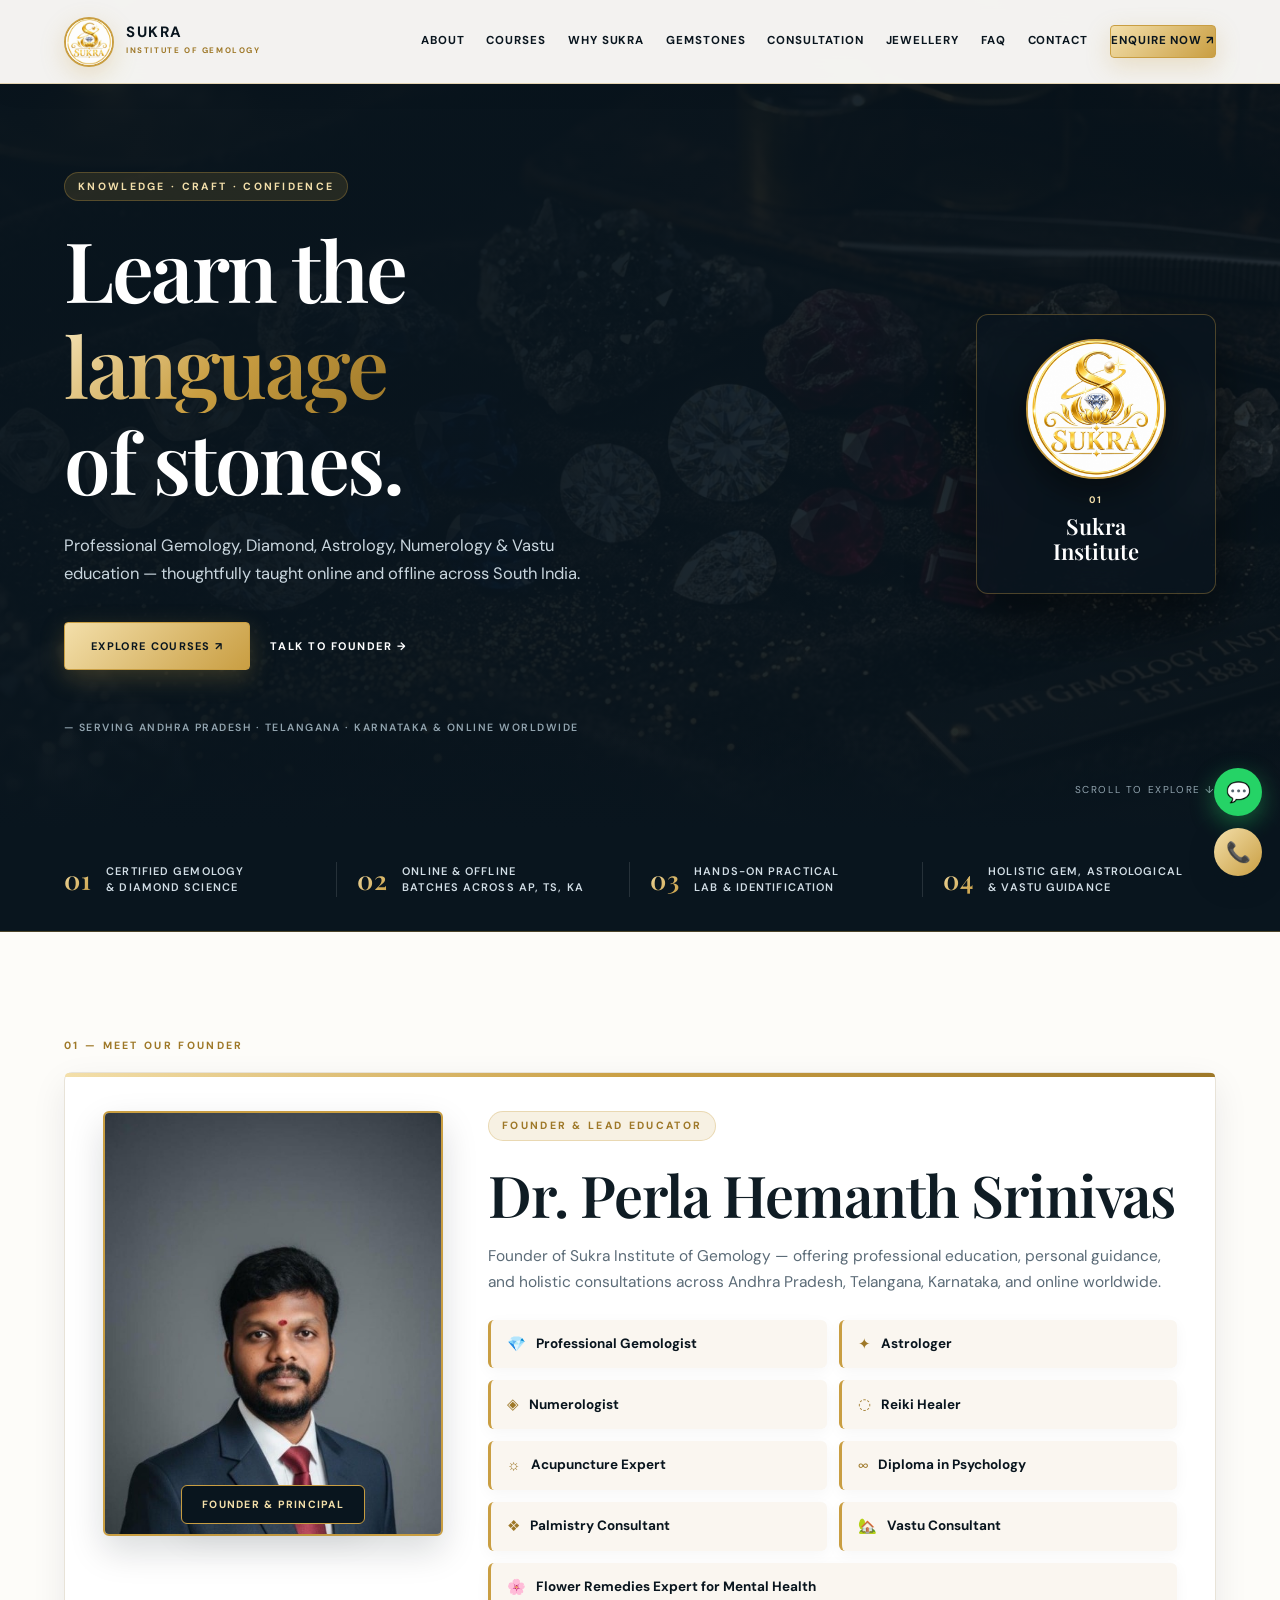
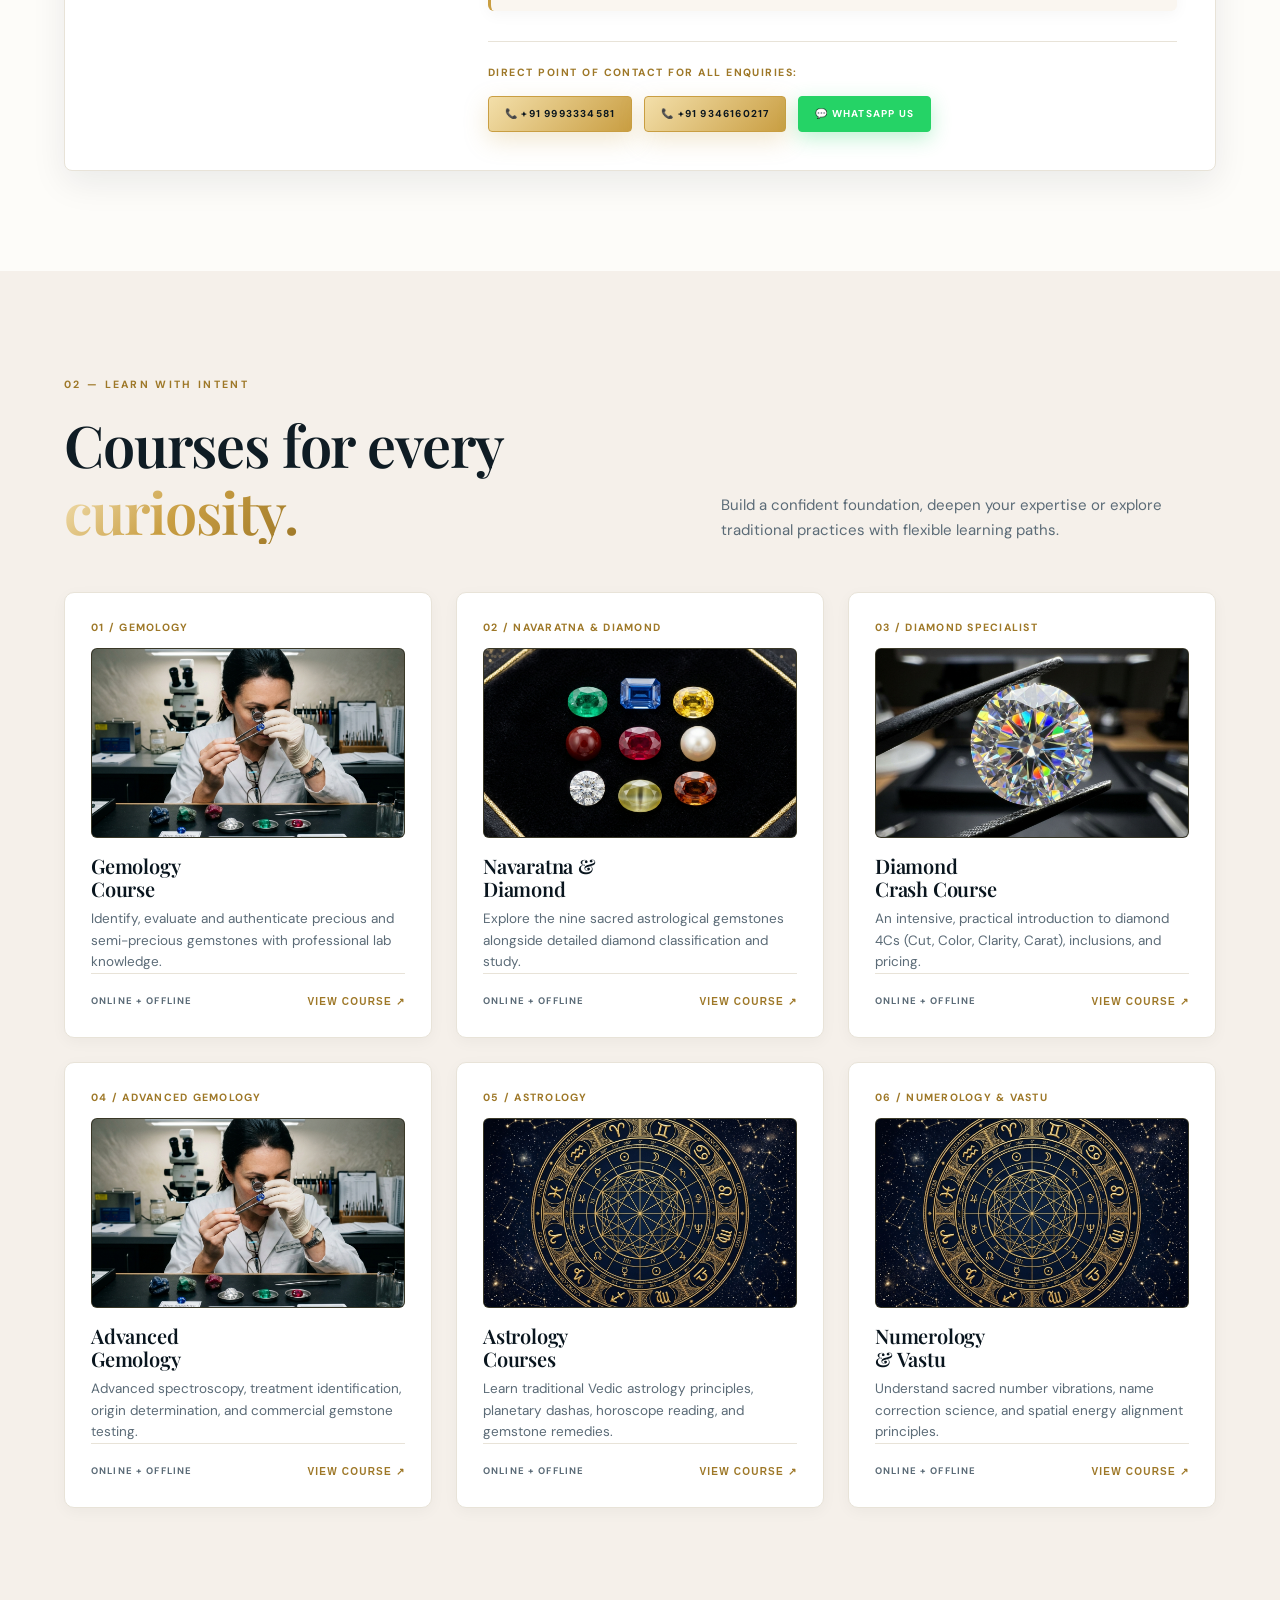
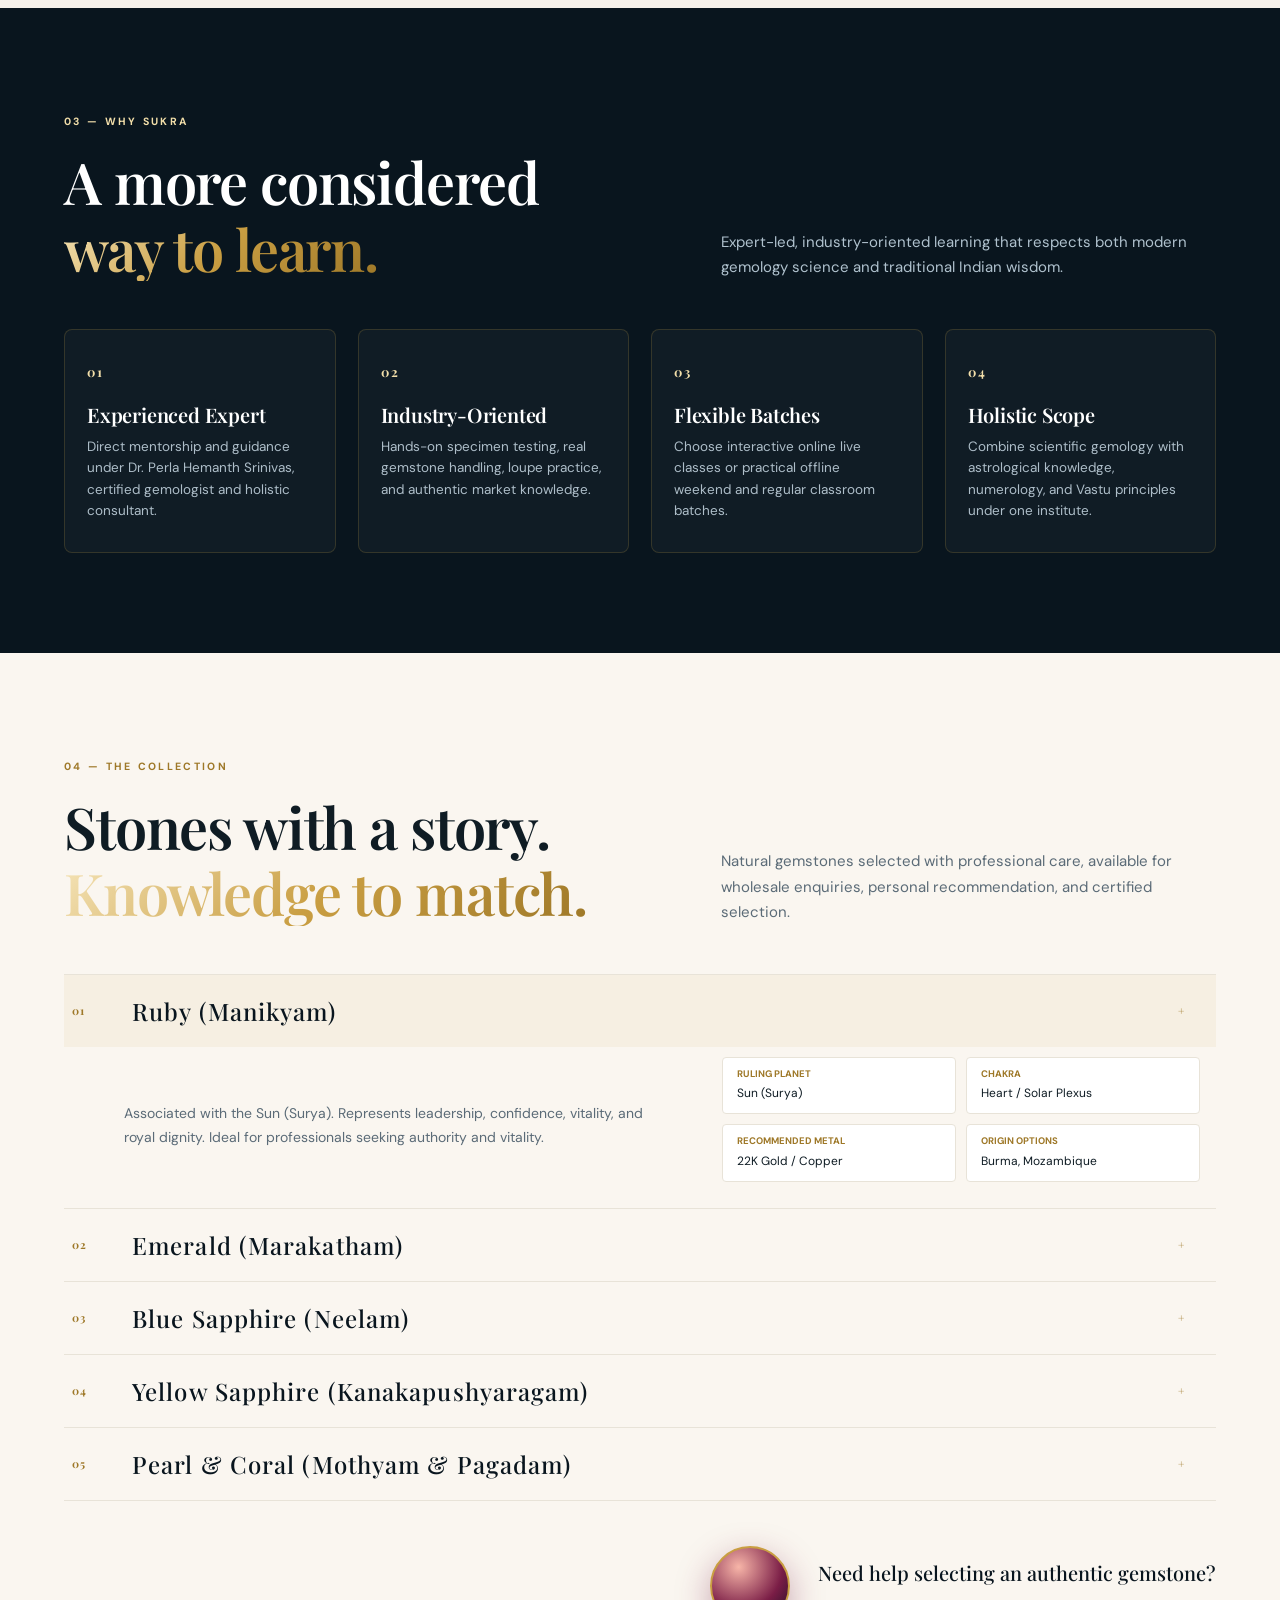
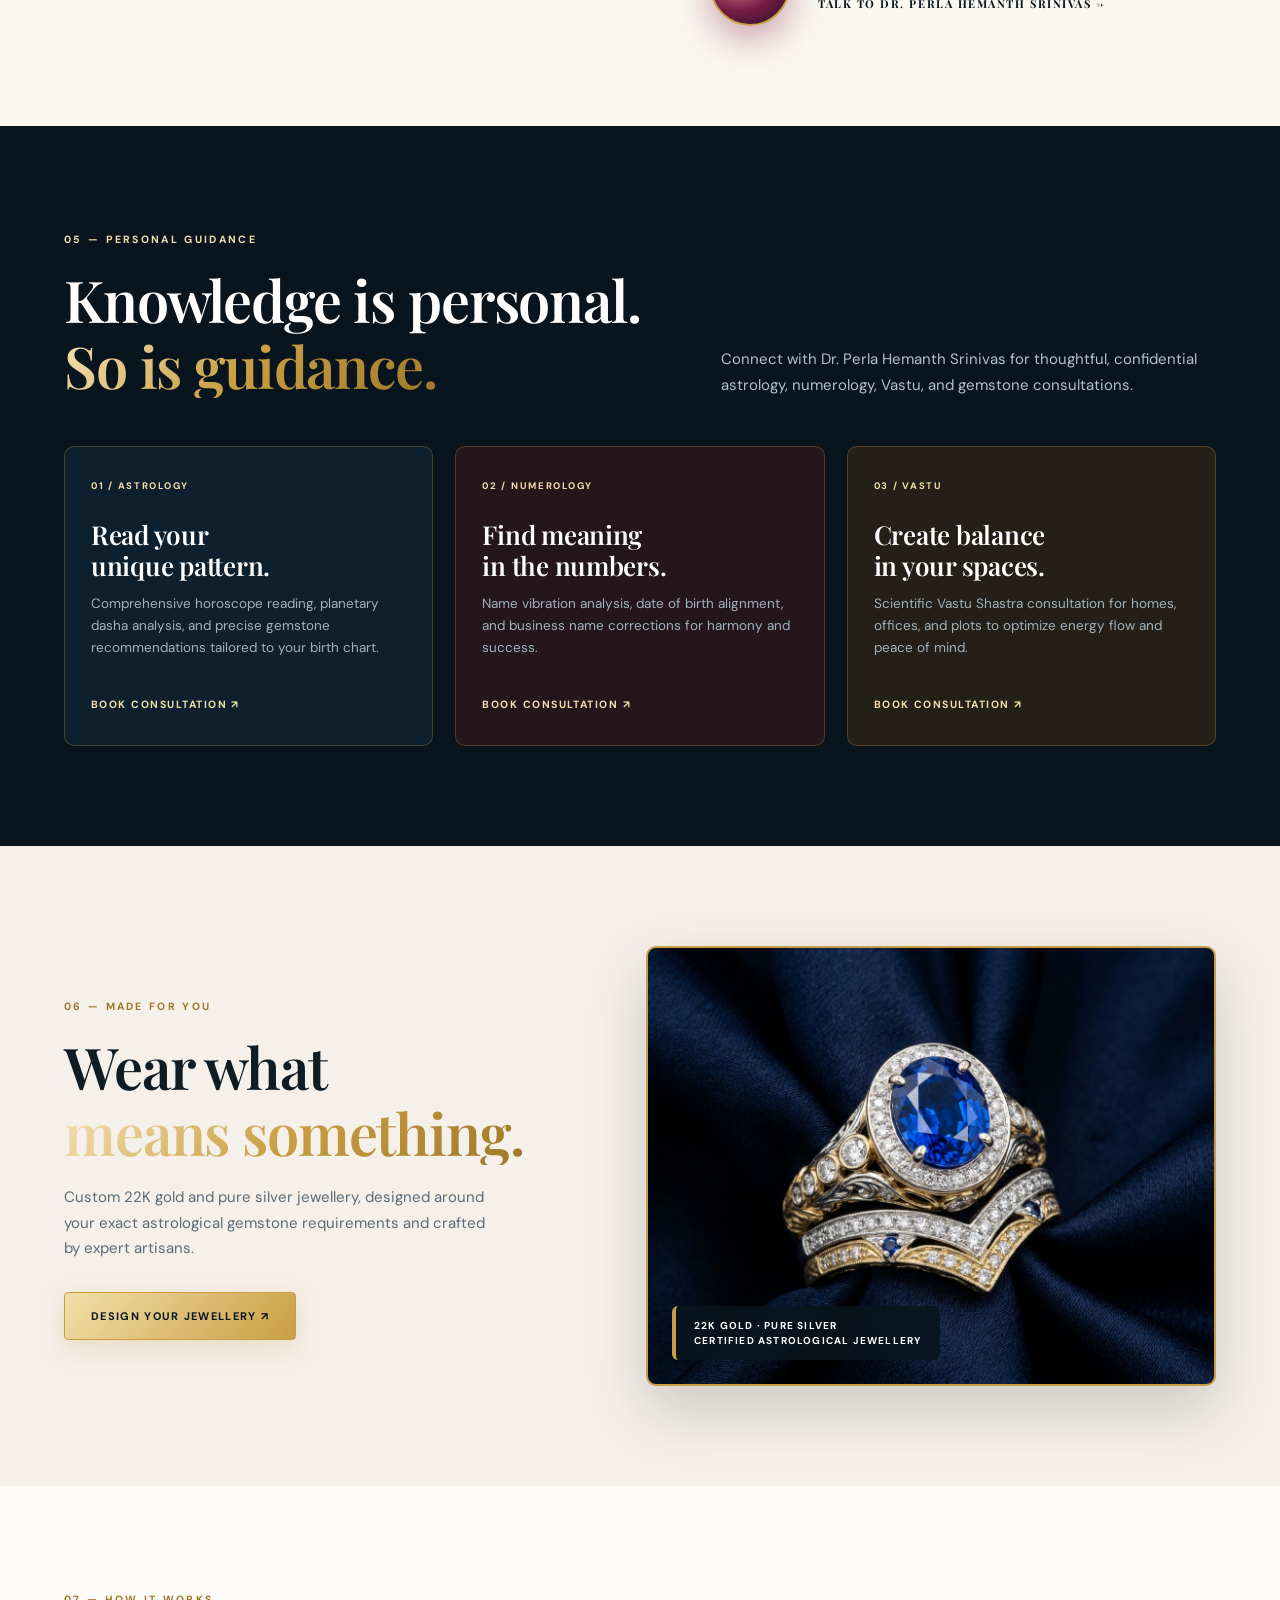
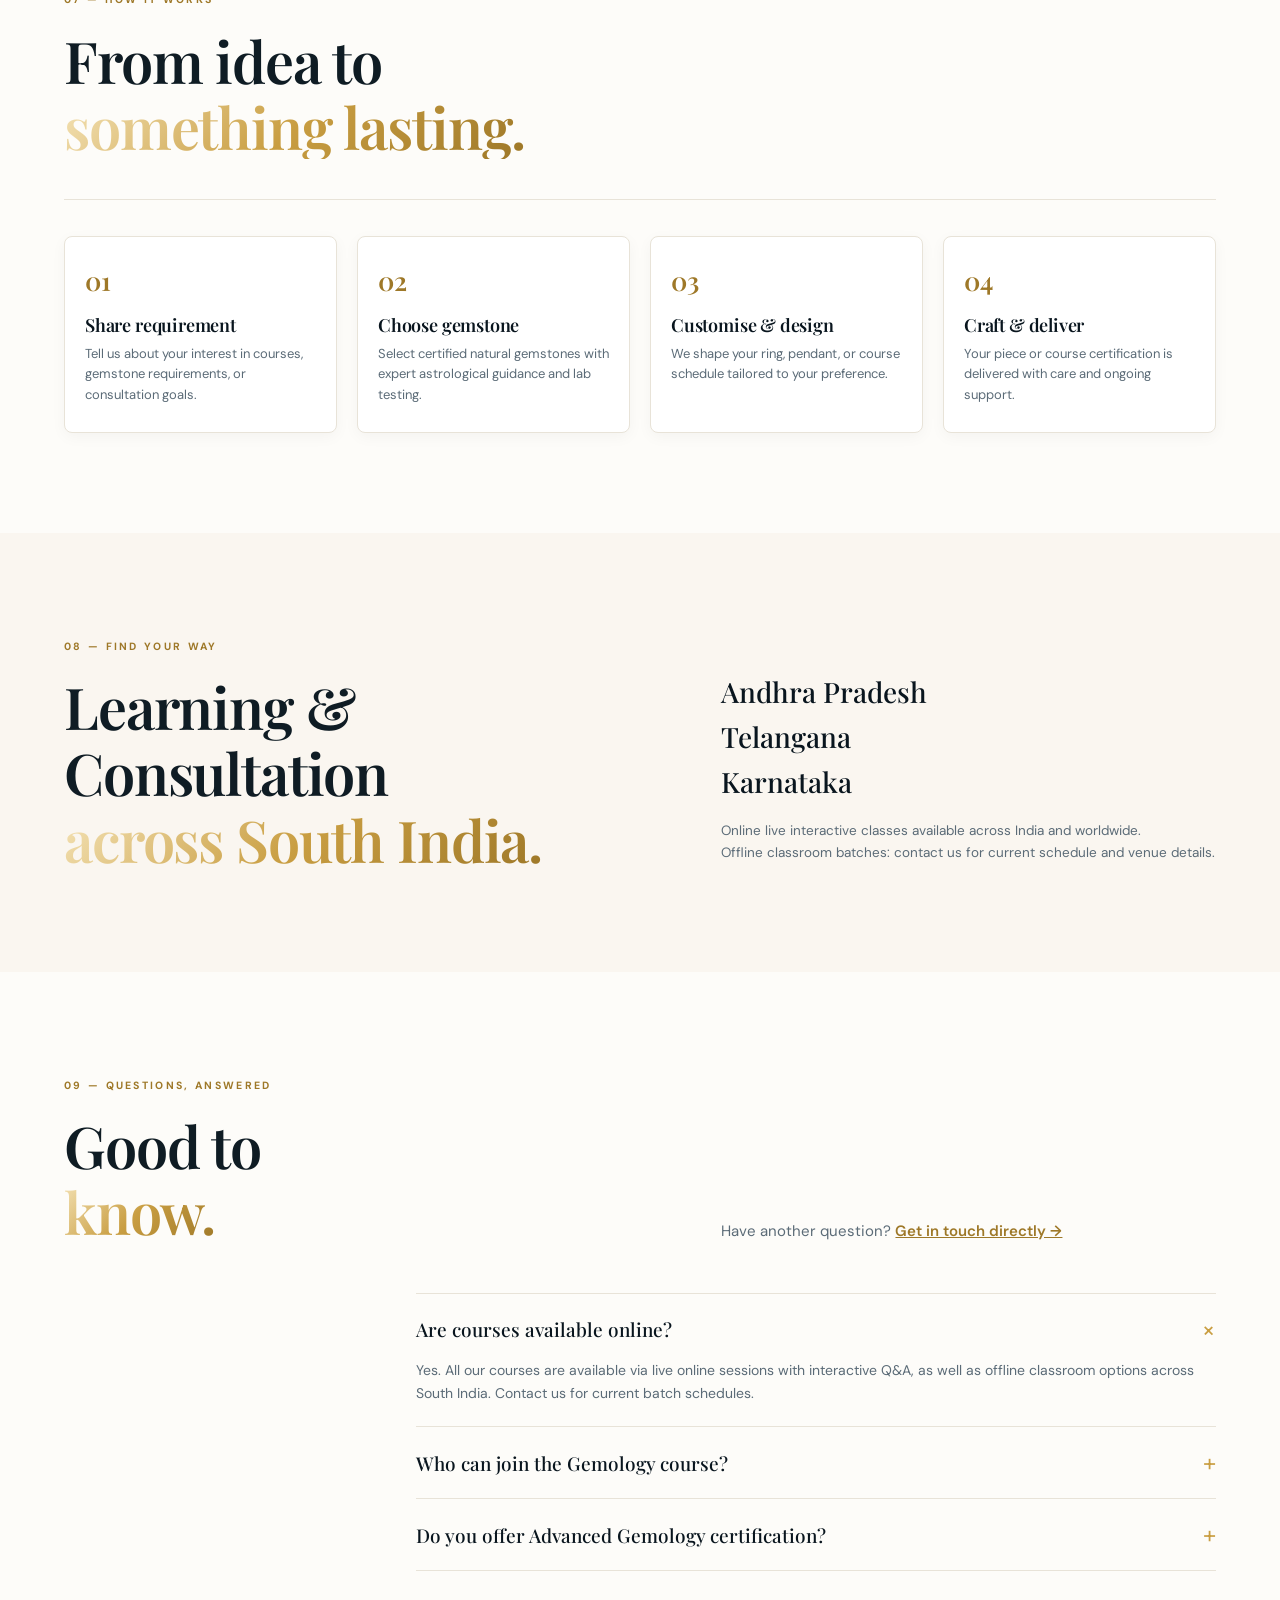
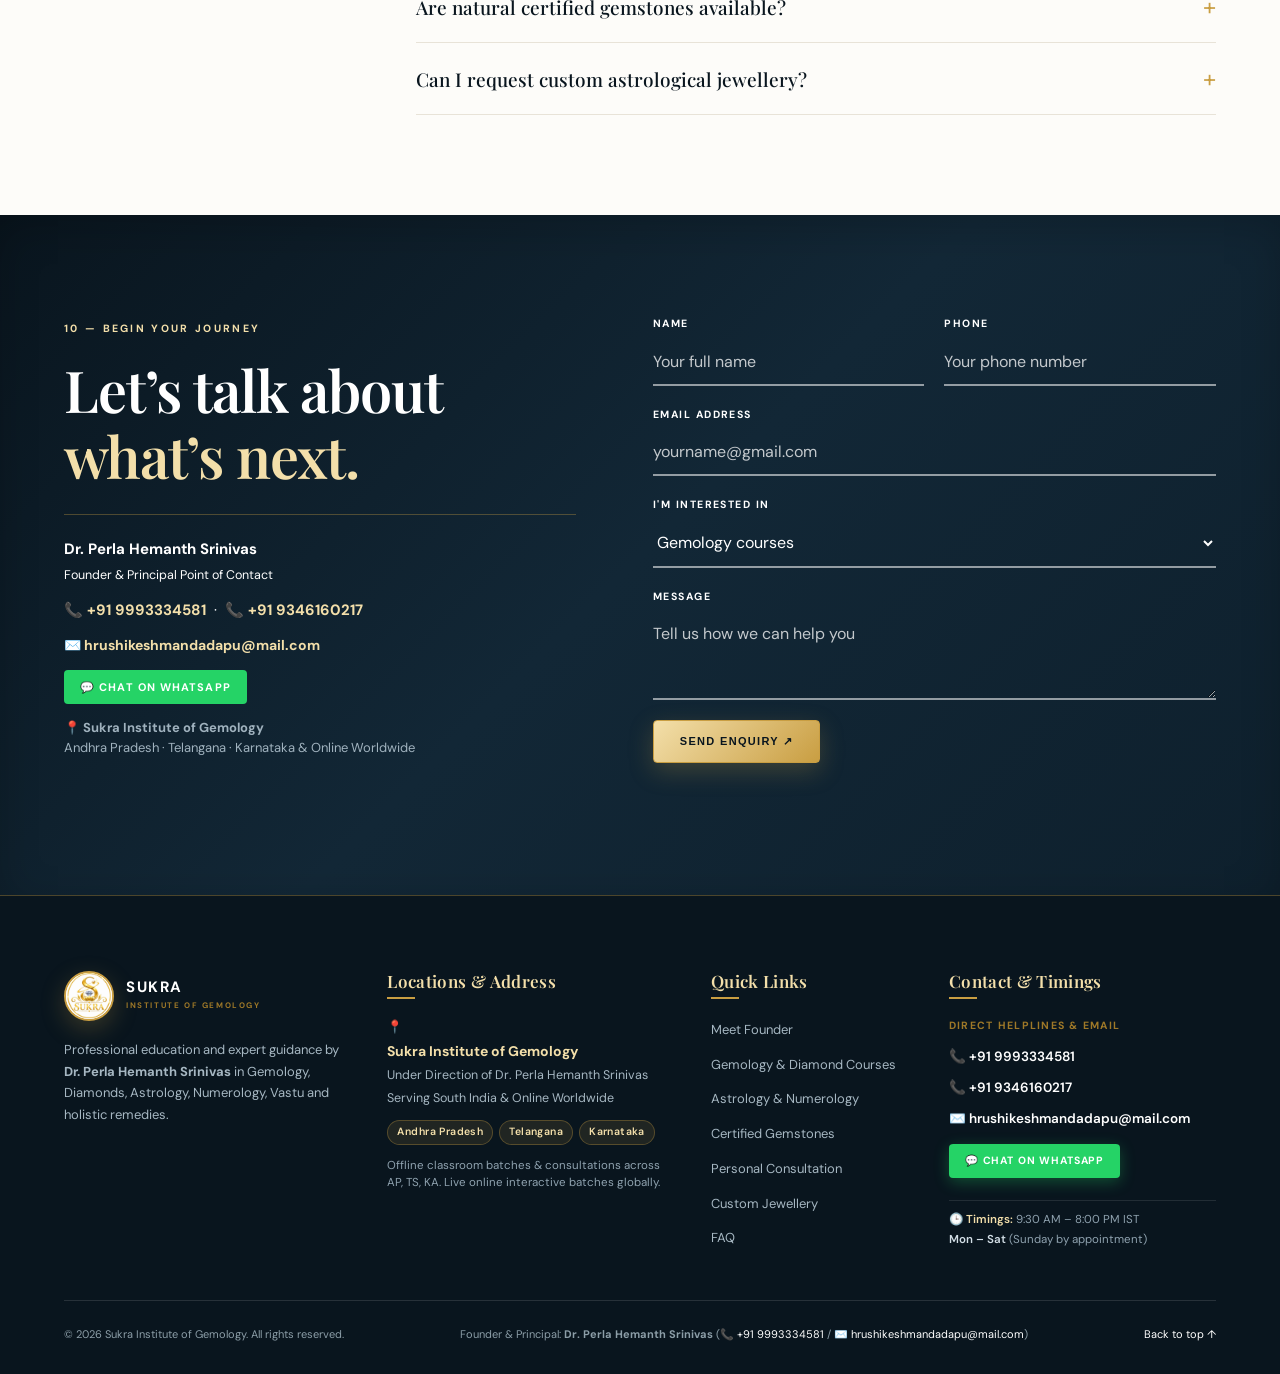
==== commit b3f9a239: "Add files via upload" ====
--- a/index.html
+++ b/index.html
@@ -483,6 +483,9 @@
         <p style="margin-top:12px;">
           <a href="tel:+919993334581">📞 +91 9993334581</a> &nbsp;·&nbsp; <a href="tel:+919346160217">📞 +91 9346160217</a>
         </p>
+        <p style="margin-top:10px;">
+          <a href="mailto:hrushikeshmandadapu@mail.com" class="contact-email-link">✉️ hrushikeshmandadapu@mail.com</a>
+        </p>
         <p style="margin-top:12px;">
           <a href="https://wa.me/919993334581" target="_blank" rel="noopener" style="display:inline-block;background:#25d366;color:#fff;padding:8px 16px;border-radius:4px;font-size:11px;letter-spacing:0.1em;text-transform:uppercase;">💬 Chat on WhatsApp</a>
         </p>
@@ -493,7 +496,7 @@
       </div>
     </div>
 
-    <form id="enquiry-form" action="https://formsubmit.co/a5c9d9084fb0099c87c63874e25bf2a7" method="POST">
+    <form id="enquiry-form" action="https://formsubmit.co/hrushikeshmandadapu@mail.com" method="POST">
       <input type="hidden" name="_subject" value="New Sukra Institute Website Enquiry">
       <input type="hidden" name="_captcha" value="false">
       <input type="hidden" name="_template" value="table">
@@ -503,10 +506,14 @@
       </label>
       
       <label>Phone
-        <input required name="Phone" placeholder="Your phone number">
+        <input required type="tel" name="Phone" placeholder="Your phone number">
+      </label>
+
+      <label class="form-full-width">Email Address
+        <input required type="email" name="Email" placeholder="yourname@gmail.com">
       </label>
       
-      <label>I'm interested in
+      <label class="form-full-width">I'm interested in
         <select name="Interested_In">
           <option>Gemology courses</option>
           <option>Navaratna &amp; Diamond course</option>
@@ -518,11 +525,11 @@
         </select>
       </label>
 
-      <label>Message
+      <label class="form-full-width">Message
         <textarea name="Message" rows="3" placeholder="Tell us how we can help you"></textarea>
       </label>
 
-      <button class="button" type="submit">Send enquiry ↗</button>
+      <button class="button" type="submit" id="submit-btn">Send enquiry ↗</button>
       <p class="form-status" role="status"></p>
     </form>
   </section>
@@ -576,9 +583,10 @@
     <div class="footer-col footer-contact-col">
       <h4>Contact &amp; Timings</h4>
       <div class="footer-contact-details">
-        <p class="contact-subhead">Direct Helplines</p>
+        <p class="contact-subhead">Direct Helplines &amp; Email</p>
         <p class="phone-row"><a href="tel:+919993334581">📞 +91 9993334581</a></p>
         <p class="phone-row"><a href="tel:+919346160217">📞 +91 9346160217</a></p>
+        <p class="email-row"><a href="mailto:hrushikeshmandadapu@mail.com">✉️ hrushikeshmandadapu@mail.com</a></p>
         <div class="wa-container">
           <a href="https://wa.me/919993334581" target="_blank" rel="noopener" class="footer-wa-link">💬 Chat on WhatsApp</a>
         </div>
@@ -592,7 +600,7 @@
 
   <div class="footer-bottom">
     <span>© 2026 Sukra Institute of Gemology. All rights reserved.</span>
-    <span>Founder &amp; Principal: <strong>Dr. Perla Hemanth Srinivas</strong> (<a href="tel:+919993334581">📞 +91 9993334581</a> / <a href="tel:+919346160217">📞 +91 9346160217</a>)</span>
+    <span>Founder &amp; Principal: <strong>Dr. Perla Hemanth Srinivas</strong> (<a href="tel:+919993334581">📞 +91 9993334581</a> / <a href="mailto:hrushikeshmandadapu@mail.com">✉️ hrushikeshmandadapu@mail.com</a>)</span>
     <a href="#home">Back to top ↑</a>
   </div>
 </footer>
--- a/styles.css
+++ b/styles.css
@@ -20,28 +20,54 @@
   --transition: all 0.3s cubic-bezier(0.16, 1, 0.3, 1);
 }
 
-* { box-sizing: border-box; }
-html { scroll-behavior: smooth; }
+*, *::before, *::after {
+  box-sizing: border-box;
+  margin: 0;
+  padding: 0;
+}
+
+html {
+  scroll-behavior: smooth;
+  width: 100%;
+  max-width: 100%;
+  overflow-x: hidden;
+  -webkit-text-size-adjust: 100%;
+}
 
 body {
   margin: 0;
+  padding: 0;
+  width: 100%;
+  max-width: 100%;
   background: var(--paper);
   color: var(--ink);
-  font: 15px/1.65 "DM Sans", sans-serif;
+  font: 15px/1.65 "DM Sans", -apple-system, BlinkMacSystemFont, "Segoe UI", Roboto, sans-serif;
   -webkit-font-smoothing: antialiased;
+  -moz-osx-font-smoothing: grayscale;
   overflow-x: hidden;
-}
-
-h1, h2, h3, h4, p { margin: 0; }
+  position: relative;
+}
+
+img, video, iframe, svg {
+  max-width: 100%;
+  height: auto;
+  display: block;
+}
+
+h1, h2, h3, h4, h5, h6, p, span, a, strong, small {
+  overflow-wrap: break-word;
+  word-wrap: break-word;
+}
+
 h1, h2, h3, h4 {
-  font-family: "Playfair Display", serif;
+  font-family: "Playfair Display", Georgia, serif;
   font-weight: 600;
-  line-height: 1.12;
-}
-
-h1 { font-size: clamp(3.2rem, 7vw, 6.5rem); letter-spacing: -0.04em; }
-h2 { font-size: clamp(2.4rem, 4.5vw, 4.2rem); letter-spacing: -0.03em; }
-h3 { font-size: 1.5rem; letter-spacing: -0.02em; }
+  line-height: 1.15;
+}
+
+h1 { font-size: clamp(2.4rem, 6.5vw, 5.5rem); letter-spacing: -0.03em; }
+h2 { font-size: clamp(1.9rem, 4.5vw, 3.8rem); letter-spacing: -0.02em; }
+h3 { font-size: 1.4rem; letter-spacing: -0.01em; }
 
 em {
   color: var(--gold);
@@ -52,17 +78,104 @@
   display: inline-block;
 }
 
-/* --- HEADER & BRAND --- */
+/* --- BUTTONS & LINKS --- */
+.button {
+  display: inline-flex;
+  align-items: center;
+  justify-content: center;
+  gap: 8px;
+  background: linear-gradient(135deg, var(--gold-light), var(--gold));
+  border: 1px solid var(--gold);
+  color: var(--navy);
+  padding: 14px 26px;
+  text-decoration: none;
+  text-transform: uppercase;
+  letter-spacing: 0.12em;
+  font-size: 11px;
+  font-weight: 700;
+  border-radius: 4px;
+  box-shadow: var(--shadow-gold);
+  cursor: pointer;
+  transition: var(--transition);
+  text-align: center;
+}
+
+.button:hover {
+  background: var(--navy);
+  border-color: var(--navy);
+  color: #ffffff;
+  transform: translateY(-2px);
+  box-shadow: 0 10px 30px rgba(9, 21, 30, 0.35);
+}
+
+.button-small {
+  padding: 9px 16px;
+  font-size: 10px;
+}
+
+.text-link {
+  color: #ffffff;
+  text-decoration: none;
+  font-size: 11px;
+  text-transform: uppercase;
+  letter-spacing: 0.14em;
+  font-weight: 700;
+  transition: color 0.2s ease;
+  display: inline-flex;
+  align-items: center;
+  gap: 6px;
+}
+
+.text-link:hover {
+  color: var(--gold-light);
+}
+
+.cream .text-link,
+.section .text-link {
+  color: var(--navy);
+}
+
+.cream .text-link:hover,
+.section .text-link:hover {
+  color: var(--gold-dark);
+}
+
+.eyebrow, .section-kicker {
+  font-size: 10.5px;
+  letter-spacing: 0.22em;
+  text-transform: uppercase;
+  color: var(--gold-dark);
+  font-weight: 700;
+}
+
+.eyebrow {
+  margin-bottom: 20px;
+  display: inline-block;
+  padding: 5px 13px;
+  background: rgba(201, 158, 66, 0.15);
+  border: 1px solid rgba(201, 158, 66, 0.3);
+  border-radius: 30px;
+}
+
+.hero .eyebrow {
+  color: var(--gold-light);
+}
+
+/* --- SITE HEADER --- */
 .site-header {
-  height: 90px;
+  height: 84px;
   display: flex;
   align-items: center;
   justify-content: space-between;
   padding: 0 5vw;
   position: fixed;
-  inset: 0 0 auto;
+  top: 0;
+  left: 0;
+  right: 0;
+  width: 100%;
+  max-width: 100%;
   z-index: 1000;
-  background: rgba(253, 252, 249, 0.94);
+  background: rgba(253, 252, 249, 0.96);
   backdrop-filter: blur(20px);
   -webkit-backdrop-filter: blur(20px);
   border-bottom: 1px solid var(--line-gold);
@@ -73,31 +186,33 @@
 .brand {
   display: flex;
   align-items: center;
-  gap: 14px;
+  gap: 12px;
   color: var(--ink);
   text-decoration: none;
   letter-spacing: 0.08em;
+  flex-shrink: 0;
 }
 
 .brand-logo {
-  width: 58px;
-  height: 58px;
+  width: 50px;
+  height: 50px;
   object-fit: cover;
   border-radius: 50%;
   background: #ffffff;
   border: 2px solid var(--gold);
   box-shadow: var(--shadow-gold);
   transition: var(--transition);
+  flex-shrink: 0;
 }
 
 .brand:hover .brand-logo {
-  transform: scale(1.08) rotate(4deg);
+  transform: scale(1.06) rotate(3deg);
   border-color: var(--gold-light);
 }
 
 .brand strong {
   display: block;
-  font-size: 16px;
+  font-size: 15px;
   line-height: 1;
   font-weight: 700;
   color: var(--navy);
@@ -106,9 +221,9 @@
 
 .brand small {
   display: block;
-  font-size: 8.5px;
-  letter-spacing: 0.22em;
-  margin-top: 5px;
+  font-size: 8px;
+  letter-spacing: 0.2em;
+  margin-top: 4px;
   color: var(--gold-dark);
   font-weight: 700;
 }
@@ -116,7 +231,7 @@
 .nav-links {
   display: flex;
   align-items: center;
-  gap: 26px;
+  gap: 22px;
 }
 
 .nav-links a {
@@ -151,39 +266,6 @@
   width: 100%;
 }
 
-.button {
-  display: inline-flex;
-  align-items: center;
-  justify-content: center;
-  gap: 8px;
-  background: linear-gradient(135deg, var(--gold-light), var(--gold));
-  border: 1px solid var(--gold);
-  color: var(--navy);
-  padding: 15px 28px;
-  text-decoration: none;
-  text-transform: uppercase;
-  letter-spacing: 0.14em;
-  font-size: 10.5px;
-  font-weight: 700;
-  border-radius: 4px;
-  box-shadow: var(--shadow-gold);
-  cursor: pointer;
-  transition: var(--transition);
-}
-
-.button:hover {
-  background: var(--navy);
-  border-color: var(--navy);
-  color: #ffffff;
-  transform: translateY(-2px);
-  box-shadow: 0 10px 30px rgba(9, 21, 30, 0.35);
-}
-
-.button-small {
-  padding: 10px 18px;
-  font-size: 9.5px;
-}
-
 .menu-toggle {
   display: none;
   border: 0;
@@ -191,18 +273,22 @@
   font-size: 26px;
   cursor: pointer;
   color: var(--navy);
+  padding: 6px;
+  line-height: 1;
 }
 
 /* --- HERO SECTION --- */
 .hero {
-  min-height: 94vh;
-  background: linear-gradient(105deg, rgba(9, 21, 30, 0.96) 35%, rgba(9, 21, 30, 0.82)), url("hero_background.jpg") center/cover no-repeat;
-  color: #ffffff;
-  padding: 180px 10vw 90px;
-  display: flex;
-  align-items: center;
+  min-height: 92vh;
+  background: linear-gradient(105deg, rgba(9, 21, 30, 0.96) 35%, rgba(9, 21, 30, 0.85)), url("hero_background.jpg") center/cover no-repeat;
+  color: #ffffff;
+  padding: 160px 5vw 80px;
+  display: flex;
+  align-items: center;
+  justify-content: space-between;
   position: relative;
   overflow: hidden;
+  width: 100%;
 }
 
 .hero::after {
@@ -211,42 +297,21 @@
   bottom: 0;
   left: 0;
   right: 0;
-  height: 120px;
+  height: 100px;
   background: linear-gradient(to top, var(--navy), transparent);
   pointer-events: none;
 }
 
 .hero-content {
-  max-width: 720px;
+  max-width: 680px;
   z-index: 2;
-}
-
-.eyebrow, .section-kicker {
-  font-size: 10.5px;
-  letter-spacing: 0.25em;
-  text-transform: uppercase;
-  color: var(--gold-dark);
-  font-weight: 700;
-}
-
-.hero .eyebrow {
-  color: var(--gold-light);
-}
-
-.eyebrow {
-  margin-bottom: 24px;
-  display: inline-block;
-  padding: 6px 14px;
-  background: rgba(201, 158, 66, 0.15);
-  border: 1px solid rgba(201, 158, 66, 0.3);
-  border-radius: 30px;
 }
 
 .hero-copy {
   max-width: 520px;
-  font-size: 17.5px;
+  font-size: 16.5px;
   color: #c9d6de;
-  margin: 28px 0 38px;
+  margin: 24px 0 34px;
   line-height: 1.7;
   font-weight: 400;
 }
@@ -254,51 +319,25 @@
 .hero-actions {
   display: flex;
   align-items: center;
-  gap: 24px;
+  gap: 20px;
   flex-wrap: wrap;
-}
-
-.text-link {
-  color: #ffffff;
-  text-decoration: none;
-  font-size: 11px;
-  text-transform: uppercase;
-  letter-spacing: 0.16em;
-  font-weight: 700;
-  transition: color 0.2s ease;
-  display: inline-flex;
-  align-items: center;
-  gap: 6px;
-}
-
-.text-link:hover {
-  color: var(--gold-light);
-}
-
-.cream .text-link,
-.section .text-link {
-  color: var(--navy);
-}
-
-.cream .text-link:hover,
-.section .text-link:hover {
-  color: var(--gold-dark);
 }
 
 .hero-note {
   color: #92a4af;
-  font-size: 11px;
+  font-size: 10.5px;
   text-transform: uppercase;
-  letter-spacing: 0.16em;
-  margin-top: 70px;
+  letter-spacing: 0.14em;
+  margin-top: 50px;
   font-weight: 600;
+  line-height: 1.5;
 }
 
 .hero-stone {
-  margin-left: auto;
+  margin-left: 40px;
   align-self: center;
-  width: 260px;
-  height: 340px;
+  width: 240px;
+  flex-shrink: 0;
   border: 1.5px solid var(--line-gold);
   display: flex;
   flex-direction: column;
@@ -306,7 +345,7 @@
   justify-content: center;
   padding: 24px;
   position: relative;
-  background: rgba(9, 21, 30, 0.65);
+  background: rgba(9, 21, 30, 0.7);
   backdrop-filter: blur(16px);
   -webkit-backdrop-filter: blur(16px);
   border-radius: 12px;
@@ -316,28 +355,17 @@
 }
 
 .hero-stone:hover {
-  transform: translateY(-6px);
+  transform: translateY(-4px);
   border-color: var(--gold-light);
 }
 
-.hero-stone:before {
-  content: "";
-  position: absolute;
-  width: 320px;
-  height: 320px;
-  border: 1px solid rgba(201, 158, 66, 0.2);
-  border-radius: 50%;
-  inset: -30px -30px auto auto;
-  pointer-events: none;
-}
-
 .hero-logo-img {
-  width: 170px;
-  height: 170px;
+  width: 140px;
+  height: 140px;
   object-fit: cover;
   border-radius: 50%;
   box-shadow: 0 12px 35px rgba(0, 0, 0, 0.5);
-  margin-bottom: 16px;
+  margin-bottom: 14px;
   background: #ffffff;
   border: 2px solid var(--gold);
 }
@@ -349,7 +377,7 @@
 }
 
 .hero-stone small {
-  font-size: 10px;
+  font-size: 9.5px;
   color: var(--gold-light);
   letter-spacing: 0.2em;
   text-transform: uppercase;
@@ -357,17 +385,17 @@
 }
 
 .hero-stone strong {
-  font: 600 24px/1.1 "Playfair Display", serif;
-  margin: 6px 0;
+  font: 600 22px/1.15 "Playfair Display", serif;
+  margin: 5px 0;
   color: #ffffff;
 }
 
 .scroll-cue {
   position: absolute;
-  bottom: 35px;
-  right: 10vw;
+  bottom: 30px;
+  right: 5vw;
   color: #92a4af;
-  font-size: 10.5px;
+  font-size: 10px;
   text-transform: uppercase;
   letter-spacing: 0.16em;
   font-style: normal;
@@ -377,8 +405,8 @@
 
 @keyframes bounce {
   0%, 20%, 50%, 80%, 100% { transform: translateY(0); }
-  40% { transform: translateY(-8px); }
-  60% { transform: translateY(-4px); }
+  40% { transform: translateY(-6px); }
+  60% { transform: translateY(-3px); }
 }
 
 /* --- TRUST STRIP --- */
@@ -387,22 +415,23 @@
   grid-template-columns: repeat(4, 1fr);
   background: var(--navy);
   color: #ffffff;
-  padding: 38px 10vw;
-  gap: 25px;
+  padding: 34px 5vw;
+  gap: 20px;
   border-bottom: 1px solid var(--line-gold);
   position: relative;
   z-index: 10;
+  width: 100%;
 }
 
 .trust-strip div {
   display: flex;
   align-items: center;
-  gap: 16px;
+  gap: 14px;
   border-right: 1px solid rgba(255, 255, 255, 0.12);
   font-size: 11px;
-  line-height: 1.4;
+  line-height: 1.45;
   text-transform: uppercase;
-  letter-spacing: 0.14em;
+  letter-spacing: 0.1em;
   color: #d2dee6;
   font-weight: 600;
 }
@@ -413,19 +442,22 @@
 
 .trust-strip strong {
   color: var(--gold-light);
-  font: 600 28px "Playfair Display", serif;
+  font: 600 26px "Playfair Display", serif;
   background: linear-gradient(135deg, var(--gold-light), var(--gold));
   -webkit-background-clip: text;
   -webkit-text-fill-color: transparent;
+  flex-shrink: 0;
 }
 
 /* --- SECTIONS COMMON --- */
 .section {
-  padding: 120px 10vw;
+  padding: 100px 5vw;
+  width: 100%;
+  position: relative;
 }
 
 .section-kicker {
-  margin-bottom: 20px;
+  margin-bottom: 18px;
   display: inline-block;
   color: var(--gold-dark);
 }
@@ -433,12 +465,12 @@
 .two-col, .section-heading {
   display: grid;
   grid-template-columns: 1.2fr 1fr;
-  gap: 8vw;
+  gap: 5vw;
 }
 
 .section-heading {
   align-items: flex-end;
-  margin-bottom: 55px;
+  margin-bottom: 48px;
 }
 
 .muted, .section-heading > p {
@@ -485,15 +517,16 @@
 
 .founder-card {
   display: grid;
-  grid-template-columns: 360px 1fr;
-  gap: 50px;
+  grid-template-columns: 340px 1fr;
+  gap: 45px;
   align-items: start;
   background: #ffffff;
   border: 1px solid var(--line);
-  padding: 42px;
+  padding: 38px;
   border-radius: var(--radius);
   box-shadow: var(--shadow-md);
   position: relative;
+  width: 100%;
 }
 
 .founder-card::before {
@@ -510,16 +543,19 @@
 
 .founder-img-wrapper {
   position: relative;
+  width: 100%;
 }
 
 .founder-photo {
   width: 100%;
   height: auto;
-  object-fit: contain;
+  aspect-ratio: 4 / 5;
+  object-fit: cover;
+  object-position: top center;
   display: block;
   border-radius: 6px;
-  border: 2.5px solid var(--gold);
-  box-shadow: 0 15px 35px rgba(9, 21, 30, 0.2);
+  border: 2px solid var(--gold);
+  box-shadow: 0 15px 35px rgba(9, 21, 30, 0.15);
 }
 
 .founder-badge-overlay {
@@ -529,10 +565,10 @@
   transform: translateX(-50%);
   background: var(--navy);
   color: var(--gold-light);
-  padding: 12px 24px;
+  padding: 10px 20px;
   border-radius: 6px;
   border: 1px solid var(--gold);
-  font-size: 11px;
+  font-size: 10.5px;
   font-weight: 700;
   letter-spacing: 0.12em;
   text-transform: uppercase;
@@ -541,8 +577,8 @@
 }
 
 .leader-text {
-  font-size: 16px;
-  margin: 18px 0 28px;
+  font-size: 15.5px;
+  margin: 16px 0 24px;
   color: var(--muted);
   line-height: 1.7;
 }
@@ -550,18 +586,18 @@
 .specs-grid {
   display: grid;
   grid-template-columns: repeat(2, 1fr);
-  gap: 14px;
-  margin-bottom: 35px;
+  gap: 12px;
+  margin-bottom: 30px;
 }
 
 .specs-grid div {
-  font-size: 14px;
+  font-size: 13.5px;
   color: var(--navy);
   display: flex;
   align-items: center;
-  gap: 12px;
+  gap: 10px;
   background: var(--cream);
-  padding: 14px 20px;
+  padding: 12px 16px;
   border-radius: 6px;
   border-left: 3.5px solid var(--gold);
   box-shadow: var(--shadow-sm);
@@ -580,28 +616,29 @@
 
 .specs-grid span {
   color: var(--gold-dark);
-  font-size: 16px;
+  font-size: 15px;
+  flex-shrink: 0;
 }
 
 .founder-contact {
   border-top: 1px solid var(--line);
-  padding-top: 24px;
-  margin-top: 20px;
+  padding-top: 22px;
+  margin-top: 18px;
 }
 
 .contact-label {
-  font-size: 11px;
+  font-size: 10.5px;
   text-transform: uppercase;
-  letter-spacing: 0.16em;
+  letter-spacing: 0.14em;
   font-weight: 700;
   color: var(--gold-dark);
-  margin-bottom: 15px;
+  margin-bottom: 14px;
 }
 
 .phone-buttons {
   display: flex;
   flex-wrap: wrap;
-  gap: 14px;
+  gap: 12px;
 }
 
 .whatsapp-button {
@@ -625,12 +662,13 @@
 .course-grid {
   display: grid;
   grid-template-columns: repeat(3, 1fr);
-  gap: 26px;
+  gap: 24px;
+  width: 100%;
 }
 
 .course-card {
-  min-height: 420px;
-  padding: 28px;
+  min-height: 400px;
+  padding: 26px;
   display: flex;
   flex-direction: column;
   background: #ffffff;
@@ -640,10 +678,11 @@
   box-shadow: var(--shadow-sm);
   position: relative;
   overflow: hidden;
+  width: 100%;
 }
 
 .course-card:hover {
-  transform: translateY(-8px);
+  transform: translateY(-6px);
   box-shadow: var(--shadow-lg);
   border-color: var(--gold);
 }
@@ -651,15 +690,15 @@
 .course-card > small {
   color: var(--gold-dark);
   font-weight: 700;
-  letter-spacing: 0.14em;
-  font-size: 11px;
+  letter-spacing: 0.12em;
+  font-size: 10.5px;
 }
 
 .course-thumb-container {
   position: relative;
   width: 100%;
-  height: 200px;
-  margin: 14px 0 18px;
+  height: 190px;
+  margin: 12px 0 16px;
   overflow: hidden;
   border-radius: 6px;
   border: 1px solid rgba(201, 158, 66, 0.25);
@@ -674,11 +713,11 @@
 }
 
 .course-card:hover .course-thumb {
-  transform: scale(1.08);
+  transform: scale(1.06);
 }
 
 .course-card h3 {
-  font-size: 22px;
+  font-size: 20px;
   color: var(--navy);
   margin-bottom: 8px;
 }
@@ -686,7 +725,7 @@
 .course-card p {
   font-size: 13.5px;
   color: var(--muted);
-  line-height: 1.65;
+  line-height: 1.6;
 }
 
 .course-card footer {
@@ -694,13 +733,14 @@
   justify-content: space-between;
   align-items: center;
   margin-top: auto;
-  padding-top: 20px;
+  padding-top: 18px;
   font-size: 9.5px;
   text-transform: uppercase;
-  letter-spacing: 0.14em;
+  letter-spacing: 0.12em;
   color: var(--muted);
   border-top: 1px solid var(--line);
   font-weight: 700;
+  gap: 8px;
 }
 
 .course-card button {
@@ -708,12 +748,13 @@
   border: 0;
   color: var(--gold-dark);
   text-transform: uppercase;
-  letter-spacing: 0.14em;
-  font-size: 10.5px;
+  letter-spacing: 0.12em;
+  font-size: 10px;
   font-weight: 700;
   cursor: pointer;
-  padding: 6px 0;
+  padding: 4px 0;
   transition: color 0.2s ease;
+  white-space: nowrap;
 }
 
 .course-card button:hover {
@@ -724,13 +765,14 @@
 .why-grid {
   display: grid;
   grid-template-columns: repeat(4, 1fr);
-  gap: 26px;
+  gap: 22px;
+  width: 100%;
 }
 
 .why-grid > div {
   background: rgba(255, 255, 255, 0.03);
   border: 1px solid rgba(201, 158, 66, 0.2);
-  padding: 34px 26px;
+  padding: 30px 22px;
   border-radius: 8px;
   transition: var(--transition);
 }
@@ -738,32 +780,33 @@
 .why-grid > div:hover {
   border-color: var(--gold);
   background: rgba(255, 255, 255, 0.07);
-  transform: translateY(-6px);
+  transform: translateY(-4px);
   box-shadow: 0 15px 35px rgba(0, 0, 0, 0.3);
 }
 
 .why-grid b {
   color: var(--gold-light);
   font-size: 13px;
-  letter-spacing: 0.18em;
+  letter-spacing: 0.16em;
   font-family: "Playfair Display", serif;
 }
 
 .why-grid h3 {
-  margin: 20px 0 12px;
-  font-size: 22px;
+  margin: 18px 0 10px;
+  font-size: 20px;
   color: #ffffff;
 }
 
 .why-grid p {
   color: #aebec9;
   font-size: 13.5px;
-  line-height: 1.65;
+  line-height: 1.6;
 }
 
 /* --- GEMSTONES COLLECTION --- */
 .stone-list {
   border-top: 1px solid var(--line);
+  width: 100%;
 }
 
 .stone-item {
@@ -772,20 +815,22 @@
 }
 
 .stone-item summary {
-  padding: 24px 10px;
+  padding: 20px 8px;
   display: grid;
-  grid-template-columns: 80px 1fr 40px;
+  grid-template-columns: 50px 1fr 30px;
   align-items: center;
   cursor: pointer;
   font-size: 11px;
   color: var(--gold-dark);
   font-weight: 700;
-  letter-spacing: 0.12em;
+  letter-spacing: 0.1em;
+  gap: 10px;
 }
 
 .stone-item summary strong {
-  font: 500 28px "Playfair Display", serif;
+  font: 500 24px "Playfair Display", serif;
   color: var(--navy);
+  word-break: break-word;
 }
 
 .stone-item[open] summary {
@@ -793,10 +838,10 @@
 }
 
 .stone-detail-panel {
-  padding: 0 20px 30px 90px;
+  padding: 10px 16px 26px 60px;
   display: grid;
-  grid-template-columns: 1fr 1fr;
-  gap: 30px;
+  grid-template-columns: 1.2fr 1fr;
+  gap: 25px;
   align-items: center;
 }
 
@@ -809,44 +854,47 @@
 .stone-meta {
   display: grid;
   grid-template-columns: 1fr 1fr;
-  gap: 12px;
+  gap: 10px;
 }
 
 .stone-meta div {
   background: #ffffff;
-  padding: 10px 16px;
+  padding: 9px 14px;
   border-radius: 4px;
   border: 1px solid var(--line);
-  font-size: 12.5px;
+  font-size: 12px;
 }
 
 .stone-meta span {
   display: block;
-  font-size: 10px;
+  font-size: 9.5px;
   text-transform: uppercase;
   color: var(--gold-dark);
   font-weight: 700;
+  margin-bottom: 2px;
 }
 
 .gem-note {
   display: flex;
   justify-content: flex-end;
   align-items: center;
-  gap: 35px;
-  margin-top: 50px;
+  gap: 28px;
+  margin-top: 45px;
+  width: 100%;
 }
 
 .gem-note > div {
-  height: 100px;
-  width: 100px;
+  height: 80px;
+  width: 80px;
   border-radius: 50%;
   background: radial-gradient(circle at 35% 25%, #f7b5a8, #7a1d46 58%, #140d22);
   box-shadow: 0 12px 35px rgba(122, 29, 70, 0.4);
   border: 2px solid var(--gold);
+  flex-shrink: 0;
 }
 
 .gem-note p {
-  font: 500 22px "Playfair Display", serif;
+  font: 500 20px "Playfair Display", serif;
   color: var(--navy);
 }
 
@@ -854,12 +902,13 @@
 .consult-grid {
   display: grid;
   grid-template-columns: repeat(3, 1fr);
-  gap: 24px;
+  gap: 22px;
+  width: 100%;
 }
 
 .consult-grid article {
-  min-height: 320px;
-  padding: 36px;
+  min-height: 300px;
+  padding: 32px 26px;
   background: var(--navy-card);
   border: 1px solid rgba(201, 158, 66, 0.3);
   border-radius: 10px;
@@ -868,6 +917,7 @@
   transition: var(--transition);
   position: relative;
   overflow: hidden;
+  width: 100%;
 }
 
 .consult-grid article:nth-child(2) {
@@ -879,21 +929,21 @@
 }
 
 .consult-grid article:hover {
-  transform: translateY(-8px);
+  transform: translateY(-6px);
   border-color: var(--gold);
   box-shadow: 0 20px 45px rgba(0, 0, 0, 0.4);
 }
 
 .consult-grid small {
-  font-size: 10px;
-  letter-spacing: 0.2em;
+  font-size: 9.5px;
+  letter-spacing: 0.18em;
   color: var(--gold-light);
   font-weight: 700;
 }
 
 .consult-grid h3 {
-  margin-top: 30px;
-  font-size: 30px;
+  margin-top: 24px;
+  font-size: 26px;
   color: #ffffff;
   line-height: 1.2;
 }
@@ -901,7 +951,7 @@
 .consult-grid p {
   color: #a0b2be;
   font-size: 13.5px;
-  margin-top: 14px;
+  margin-top: 12px;
   line-height: 1.6;
 }
 
@@ -910,10 +960,10 @@
   color: var(--gold-light);
   text-transform: uppercase;
   text-decoration: none;
-  letter-spacing: 0.16em;
+  letter-spacing: 0.14em;
   font-weight: 700;
   margin-top: auto;
-  padding-top: 30px;
+  padding-top: 24px;
   transition: color 0.2s ease;
   display: inline-flex;
   align-items: center;
@@ -928,40 +978,43 @@
 .jewellery {
   display: grid;
   grid-template-columns: 1fr 1.1fr;
-  gap: 8vw;
+  gap: 5vw;
   align-items: center;
   background: #f5f0ea;
+  width: 100%;
 }
 
 .jewellery .intro {
-  max-width: 420px;
-  margin: 24px 0 35px;
+  max-width: 440px;
+  margin: 20px 0 30px;
 }
 
 .jewel-image {
-  height: 500px;
+  height: 440px;
   background: url("jewellery_custom.jpg") center/cover no-repeat;
   position: relative;
   border-radius: 10px;
   border: 2px solid var(--gold);
   box-shadow: var(--shadow-lg);
+  width: 100%;
 }
 
 .jewel-image span {
   position: absolute;
-  bottom: 30px;
-  left: 30px;
+  bottom: 24px;
+  left: 24px;
   color: #ffffff;
   text-transform: uppercase;
-  letter-spacing: 0.16em;
-  font-size: 10.5px;
-  background: rgba(9, 21, 30, 0.85);
+  letter-spacing: 0.12em;
+  font-size: 10px;
+  background: rgba(9, 21, 30, 0.88);
   backdrop-filter: blur(10px);
   -webkit-backdrop-filter: blur(10px);
-  padding: 14px 22px;
+  padding: 12px 18px;
   border-radius: 6px;
   border-left: 4px solid var(--gold);
   font-weight: 700;
+  line-height: 1.5;
 }
 
 /* --- PROCESS SECTION --- */
@@ -970,19 +1023,20 @@
 }
 
 .process h2 {
-  margin-bottom: 50px;
+  margin-bottom: 40px;
 }
 
 .process-grid {
   display: grid;
   grid-template-columns: repeat(4, 1fr);
-  gap: 22px;
+  gap: 20px;
   border-top: 1px solid var(--line);
-  padding-top: 40px;
+  padding-top: 36px;
+  width: 100%;
 }
 
 .process-grid > div {
-  padding: 30px 24px;
+  padding: 26px 20px;
   background: #ffffff;
   border-radius: 8px;
   border: 1px solid var(--line);
@@ -991,31 +1045,31 @@
 }
 
 .process-grid > div:hover {
-  transform: translateY(-6px);
+  transform: translateY(-4px);
   border-color: var(--gold);
   box-shadow: var(--shadow-md);
 }
 
 .process-grid b {
-  font: 600 30px "Playfair Display", serif;
+  font: 600 26px "Playfair Display", serif;
   color: var(--gold-dark);
 }
 
 .process-grid h3 {
-  font-size: 20px;
-  margin: 20px 0 10px;
+  font-size: 18px;
+  margin: 16px 0 8px;
   color: var(--navy);
 }
 
 .process-grid p {
   color: var(--muted);
-  font-size: 13.5px;
+  font-size: 13px;
   line-height: 1.6;
 }
 
 /* --- LOCATIONS SECTION --- */
 .locations p {
-  font: 500 32px "Playfair Display", serif;
+  font: 500 28px "Playfair Display", serif;
   color: var(--navy);
   margin-bottom: 8px;
 }
@@ -1023,8 +1077,8 @@
 .locations small {
   display: block;
   color: var(--muted);
-  margin-top: 24px;
-  font-size: 14px;
+  margin-top: 20px;
+  font-size: 13.5px;
   line-height: 1.6;
 }
 
@@ -1039,13 +1093,14 @@
 }
 
 .faq-list {
-  max-width: 820px;
+  max-width: 800px;
   margin-left: auto;
+  width: 100%;
 }
 
 .faq-list details {
   border-top: 1px solid var(--line);
-  padding: 24px 0;
+  padding: 20px 0;
   transition: background 0.2s ease;
 }
 
@@ -1056,18 +1111,21 @@
 summary {
   list-style: none;
   cursor: pointer;
-  font: 500 21px "Playfair Display", serif;
+  font: 500 19px "Playfair Display", serif;
   display: flex;
   justify-content: space-between;
   align-items: center;
   color: var(--navy);
+  gap: 12px;
 }
 
 summary::-webkit-details-marker { display: none; }
+
 summary b {
   color: var(--gold);
-  font: 400 28px "DM Sans", sans-serif;
+  font: 400 24px "DM Sans", sans-serif;
   transition: transform 0.3s ease;
+  flex-shrink: 0;
 }
 
 details[open] summary b {
@@ -1076,22 +1134,23 @@
 
 details p {
   color: var(--muted);
-  font-size: 14.5px;
-  padding: 16px 40px 0 0;
+  font-size: 14px;
+  padding: 14px 20px 0 0;
   line-height: 1.7;
 }
 
 /* --- CONTACT & CTA SECTION --- */
 .contact-cta {
   display: grid;
-  grid-template-columns: 1fr 1fr;
-  gap: 8vw;
-  padding: 120px 10vw;
+  grid-template-columns: 1fr 1.1fr;
+  gap: 6vw;
+  padding: 100px 5vw;
   background: linear-gradient(135deg, #09151e 0%, #122736 50%, #0e202d 100%);
   color: #ffffff;
   box-shadow: inset 0 10px 40px rgba(0, 0, 0, 0.2);
   position: relative;
   overflow: hidden;
+  width: 100%;
 }
 
 .contact-cta .section-kicker {
@@ -1109,8 +1168,8 @@
 }
 
 .contact-cta .contact-direct-info {
-  margin-top: 30px;
-  padding-top: 25px;
+  margin-top: 26px;
+  padding-top: 22px;
   border-top: 1px solid rgba(201, 158, 66, 0.35);
 }
 
@@ -1128,22 +1187,41 @@
 .contact-cta form {
   display: grid;
   grid-template-columns: 1fr 1fr;
-  gap: 22px;
+  gap: 20px;
+  width: 100%;
 }
 
 .contact-cta label {
   font-size: 10.5px;
-  letter-spacing: 0.16em;
+  letter-spacing: 0.14em;
   text-transform: uppercase;
   font-weight: 700;
   color: #ffffff;
-}
-
-.contact-cta label:nth-of-type(3),
+  display: flex;
+  flex-direction: column;
+  gap: 6px;
+}
+
+.contact-cta label.form-full-width,
 .contact-cta label:nth-of-type(4),
+.contact-cta label:nth-of-type(5),
 .contact-cta form .button,
 .form-status {
   grid-column: 1 / -1;
+}
+
+.contact-cta .contact-email-link {
+  color: #e0f2fe;
+  font-weight: 600;
+  font-size: 14px;
+  display: inline-flex;
+  align-items: center;
+  gap: 6px;
+  transition: color 0.2s ease;
+}
+
+.contact-cta .contact-email-link:hover {
+  color: var(--gold-light);
 }
 
 .contact-cta input,
@@ -1151,14 +1229,16 @@
 .contact-cta textarea {
   display: block;
   width: 100%;
+  max-width: 100%;
   border: 0;
   border-bottom: 2px solid rgba(255, 255, 255, 0.55);
   background: transparent;
   color: #ffffff;
-  padding: 14px 0;
-  font: 15px "DM Sans", sans-serif;
+  padding: 12px 0;
+  font: 16px "DM Sans", sans-serif;
   outline: 0;
   transition: border-color 0.2s ease;
+  border-radius: 0;
 }
 
 .contact-cta input:focus,
@@ -1182,6 +1262,7 @@
   background: linear-gradient(135deg, var(--gold-light), var(--gold));
   border-color: var(--gold);
   color: var(--navy);
+  transition: all 0.3s ease;
 }
 
 .contact-cta .button:hover {
@@ -1192,10 +1273,16 @@
   box-shadow: 0 10px 30px rgba(201, 158, 66, 0.3);
 }
 
+.contact-cta .button:disabled {
+  opacity: 0.75;
+  cursor: not-allowed;
+  transform: none;
+}
+
 .form-status {
-  margin-top: 15px;
+  margin-top: 12px;
   line-height: 1.6;
-  font-size: 14.5px;
+  font-size: 14px;
   color: #ffffff;
   font-weight: 600;
 }
@@ -1204,30 +1291,31 @@
 .site-footer {
   background: var(--navy);
   color: #ffffff;
-  padding: 85px 10vw 35px;
+  padding: 75px 5vw 30px;
   border-top: 1px solid var(--line-gold);
   position: relative;
+  width: 100%;
 }
 
 .footer-top {
   display: grid;
   grid-template-columns: 1.35fr 1.35fr 0.95fr 1.25fr;
-  gap: 40px;
+  gap: 35px;
   align-items: start;
-  padding-bottom: 60px;
+  padding-bottom: 50px;
+  width: 100%;
 }
 
 .footer-col h4 {
   font-family: "Playfair Display", serif;
-  font-size: 18px;
+  font-size: 17px;
   color: var(--gold-light);
-  margin: 0 0 22px;
+  margin: 0 0 18px;
   letter-spacing: 0.02em;
   position: relative;
   display: inline-block;
-  padding-bottom: 8px;
+  padding-bottom: 7px;
   line-height: 1.2;
-  white-space: nowrap;
 }
 
 .footer-col h4::after {
@@ -1235,7 +1323,7 @@
   position: absolute;
   bottom: 0;
   left: 0;
-  width: 32px;
+  width: 28px;
   height: 2px;
   background: var(--gold);
 }
@@ -1243,9 +1331,9 @@
 .footer-brand-col .brand {
   display: inline-flex;
   align-items: center;
-  gap: 14px;
-  color: #ffffff;
-  margin-bottom: 22px;
+  gap: 12px;
+  color: #ffffff;
+  margin-bottom: 18px;
   text-decoration: none;
 }
 
@@ -1255,30 +1343,29 @@
 
 .footer-brand-col p {
   color: #a6b7c2;
-  font-size: 13.5px;
-  line-height: 1.7;
+  font-size: 13px;
+  line-height: 1.65;
   margin: 0;
 }
 
 .footer-address {
   font-style: normal;
   color: #b0c2ce;
-  font-size: 13.5px;
+  font-size: 13px;
   line-height: 1.6;
 }
 
 .footer-address .address-main {
   color: #d2dee6;
-  margin: 0 0 14px;
+  margin: 0 0 12px;
   display: flex;
   flex-direction: column;
   gap: 3px;
-  position: relative;
 }
 
 .footer-address .address-main strong {
   color: var(--gold-light);
-  font-size: 14.5px;
+  font-size: 14px;
   display: inline-flex;
   align-items: center;
   gap: 6px;
@@ -1286,7 +1373,7 @@
 
 .footer-address .address-main span {
   color: #a6b7c2;
-  font-size: 13px;
+  font-size: 12.5px;
 }
 
 .footer-address .addr-icon {
@@ -1296,25 +1383,25 @@
 .address-regions {
   display: flex;
   flex-wrap: wrap;
-  gap: 7px;
-  margin: 12px 0 14px;
+  gap: 6px;
+  margin: 10px 0 12px;
 }
 
 .region-pill {
   background: rgba(201, 158, 66, 0.12);
   border: 1px solid rgba(201, 158, 66, 0.32);
   color: var(--gold-light);
-  font-size: 11px;
-  padding: 4px 10px;
-  border-radius: 16px;
+  font-size: 10.5px;
+  padding: 3px 9px;
+  border-radius: 14px;
   letter-spacing: 0.04em;
   font-weight: 600;
 }
 
 .address-note {
-  font-size: 12px;
+  font-size: 11.5px;
   color: #8fa2af;
-  line-height: 1.55;
+  line-height: 1.5;
   margin: 0;
 }
 
@@ -1324,20 +1411,20 @@
   margin: 0;
   display: flex;
   flex-direction: column;
-  gap: 11px;
+  gap: 10px;
 }
 
 .footer-nav li a {
   color: #a6b7c2;
   text-decoration: none;
-  font-size: 13.5px;
+  font-size: 13px;
   transition: color 0.2s ease, transform 0.2s ease;
   display: inline-block;
 }
 
 .footer-nav li a:hover {
   color: var(--gold-light);
-  transform: translateX(4px);
+  transform: translateX(3px);
 }
 
 .footer-contact-details {
@@ -1347,30 +1434,33 @@
 }
 
 .contact-subhead {
-  font-size: 11px;
+  font-size: 10.5px;
   text-transform: uppercase;
-  letter-spacing: 0.14em;
+  letter-spacing: 0.12em;
   color: var(--gold-dark);
   font-weight: 700;
-  margin: 0 0 6px;
-}
-
-.phone-row {
+  margin: 0 0 4px;
+}
+
+.phone-row,
+.email-row {
   margin: 0;
 }
 
-.phone-row a {
+.phone-row a,
+.email-row a {
   color: #ffffff;
   text-decoration: none;
   font-weight: 600;
-  font-size: 14px;
+  font-size: 13.5px;
   display: inline-flex;
   align-items: center;
   gap: 6px;
   transition: color 0.2s ease;
 }
 
-.phone-row a:hover {
+.phone-row a:hover,
+.email-row a:hover {
   color: var(--gold-light);
 }
 
@@ -1382,12 +1472,12 @@
   display: inline-flex;
   align-items: center;
   justify-content: center;
-  gap: 8px;
+  gap: 6px;
   background: #25d366;
   color: #ffffff !important;
-  padding: 9px 18px;
+  padding: 8px 16px;
   border-radius: 4px;
-  font-size: 11px;
+  font-size: 10.5px;
   font-weight: 700;
   text-transform: uppercase;
   letter-spacing: 0.08em;
@@ -1403,12 +1493,12 @@
 }
 
 .timing-info {
-  margin-top: 10px;
-  font-size: 12px !important;
+  margin-top: 8px;
+  font-size: 11.5px !important;
   color: #8fa2af !important;
-  line-height: 1.6;
+  line-height: 1.55;
   border-top: 1px solid rgba(255, 255, 255, 0.1);
-  padding-top: 12px;
+  padding-top: 10px;
 }
 
 .timing-info p {
@@ -1430,11 +1520,12 @@
   justify-content: space-between;
   align-items: center;
   border-top: 1px solid rgba(255, 255, 255, 0.12);
-  padding-top: 28px;
+  padding-top: 24px;
   color: #8c9ea8;
-  font-size: 11.5px;
+  font-size: 11px;
   flex-wrap: wrap;
-  gap: 15px;
+  gap: 14px;
+  width: 100%;
 }
 
 .footer-bottom a {
@@ -1458,10 +1549,12 @@
   display: flex;
   align-items: center;
   justify-content: center;
-  padding: 20px;
+  padding: 16px;
   opacity: 0;
   pointer-events: none;
   transition: opacity 0.3s ease;
+  width: 100vw;
+  height: 100vh;
 }
 
 .modal-backdrop.open {
@@ -1472,14 +1565,14 @@
 .modal-box {
   background: #ffffff;
   border-radius: 12px;
-  max-width: 620px;
+  max-width: 580px;
   width: 100%;
   max-height: 90vh;
   overflow-y: auto;
   box-shadow: var(--shadow-lg);
   border: 1.5px solid var(--gold);
   position: relative;
-  padding: 36px;
+  padding: 30px 24px;
   transform: translateY(20px);
   transition: transform 0.3s cubic-bezier(0.16, 1, 0.3, 1);
 }
@@ -1490,14 +1583,14 @@
 
 .modal-close {
   position: absolute;
-  top: 20px;
-  right: 20px;
+  top: 16px;
+  right: 16px;
   border: 0;
   background: var(--cream);
-  width: 36px;
-  height: 36px;
+  width: 32px;
+  height: 32px;
   border-radius: 50%;
-  font-size: 18px;
+  font-size: 16px;
   cursor: pointer;
   color: var(--navy);
   display: grid;
@@ -1511,189 +1604,426 @@
 }
 
 .modal-header {
-  margin-bottom: 20px;
+  margin-bottom: 16px;
+  padding-right: 36px;
 }
 
 .modal-header small {
   color: var(--gold-dark);
   font-weight: 700;
-  letter-spacing: 0.16em;
+  letter-spacing: 0.14em;
   text-transform: uppercase;
-  font-size: 11px;
+  font-size: 10.5px;
 }
 
 .modal-header h3 {
-  font-size: 28px;
+  font-size: 24px;
   color: var(--navy);
-  margin-top: 6px;
+  margin-top: 4px;
 }
 
 .modal-img {
   width: 100%;
-  height: 220px;
+  height: 200px;
   object-fit: cover;
   border-radius: 6px;
-  margin-bottom: 20px;
+  margin-bottom: 18px;
   border: 1px solid var(--line);
 }
 
 .modal-body p {
   color: var(--muted);
-  font-size: 14.5px;
-  line-height: 1.7;
-  margin-bottom: 20px;
+  font-size: 14px;
+  line-height: 1.65;
+  margin-bottom: 18px;
 }
 
 .modal-highlights {
   background: var(--cream);
-  padding: 20px;
+  padding: 16px 18px;
   border-radius: 6px;
   border-left: 4px solid var(--gold);
-  margin-bottom: 25px;
+  margin-bottom: 22px;
 }
 
 .modal-highlights h4 {
-  font-size: 14px;
+  font-size: 13px;
   font-family: "DM Sans", sans-serif;
   text-transform: uppercase;
-  letter-spacing: 0.12em;
+  letter-spacing: 0.1em;
   color: var(--navy);
-  margin-bottom: 10px;
+  margin-bottom: 8px;
 }
 
 .modal-highlights ul {
   margin: 0;
-  padding-left: 20px;
+  padding-left: 18px;
   color: var(--navy);
-  font-size: 13.5px;
+  font-size: 13px;
 }
 
 .modal-highlights li {
-  margin-bottom: 6px;
+  margin-bottom: 5px;
 }
 
 /* --- FLOATING ACTIONS --- */
 .floating-actions {
   position: fixed;
   z-index: 999;
-  right: 25px;
-  bottom: 30px;
+  right: 18px;
+  bottom: 24px;
   display: flex;
   flex-direction: column;
-  gap: 14px;
+  gap: 12px;
 }
 
 .floating-actions a {
-  width: 52px;
-  height: 52px;
+  width: 48px;
+  height: 48px;
   border-radius: 50%;
   display: grid;
   place-items: center;
   background: linear-gradient(135deg, var(--gold-light), var(--gold));
   color: var(--navy);
   text-decoration: none;
-  font-size: 22px;
-  box-shadow: 0 10px 30px rgba(9, 21, 30, 0.35);
+  font-size: 20px;
+  box-shadow: 0 8px 25px rgba(9, 21, 30, 0.35);
   transition: var(--transition);
 }
 
 .floating-actions a.whatsapp-float {
   background: #25d366;
   color: #ffffff;
-  box-shadow: 0 10px 30px rgba(37, 211, 102, 0.4);
+  box-shadow: 0 8px 25px rgba(37, 211, 102, 0.4);
 }
 
 .floating-actions a:hover {
-  transform: scale(1.12);
-}
-
-/* --- RESPONSIVE MEDIA QUERIES --- */
-@media (min-width: 801px) and (max-width: 1100px) {
-  .site-header { padding: 0 3vw; }
-  .nav-links { gap: 16px; }
+  transform: scale(1.1);
+}
+
+/* ==========================================================================
+   RESPONSIVE MEDIA QUERIES
+   ========================================================================== */
+
+/* --- TABLETS / MEDIUM SCREENS (max-width: 1024px) --- */
+@media (max-width: 1024px) {
+  .site-header { padding: 0 4vw; }
+  .nav-links { gap: 14px; }
   .nav-links a { font-size: 10.5px; }
-  .button-small { padding: 9px 14px; }
+  .button-small { padding: 8px 12px; font-size: 9.5px; }
+  .hero { padding: 140px 4vw 70px; }
+  .trust-strip { grid-template-columns: repeat(2, 1fr); padding: 30px 4vw; }
+  .trust-strip div:nth-child(2) { border-right: none; }
   .course-grid { grid-template-columns: repeat(2, 1fr); }
   .why-grid { grid-template-columns: repeat(2, 1fr); }
-  .footer-top { grid-template-columns: repeat(2, 1fr); gap: 35px; }
-}
-
+  .footer-top { grid-template-columns: repeat(2, 1fr); gap: 30px; }
+}
+
+/* --- MOBILE / SMALL TABLETS (max-width: 800px) --- */
 @media (max-width: 800px) {
-  .site-header { height: 76px; padding: 0 6vw; }
-  .menu-toggle { display: block; }
+  .site-header {
+    height: 72px;
+    padding: 0 5vw;
+  }
+  
+  .brand strong {
+    font-size: 14px;
+  }
+  
+  .brand small {
+    font-size: 7.5px;
+    letter-spacing: 0.16em;
+  }
+  
+  .brand-logo {
+    width: 44px;
+    height: 44px;
+  }
+
+  .menu-toggle {
+    display: block;
+  }
+
   .nav-links {
     position: absolute;
-    top: 76px;
+    top: 72px;
     left: 0;
     right: 0;
+    width: 100%;
     background: #ffffff;
-    padding: 30px 6vw;
+    padding: 24px 5vw;
     display: none;
     flex-direction: column;
     align-items: flex-start;
-    gap: 20px;
+    gap: 16px;
     border-bottom: 1px solid var(--line);
     box-shadow: var(--shadow-lg);
   }
-  .nav-links.open { display: flex; }
+
+  .nav-links.open {
+    display: flex;
+  }
+
+  .nav-links a {
+    width: 100%;
+    padding: 8px 0;
+    font-size: 12px;
+  }
+
+  .nav-links .button {
+    width: 100%;
+    text-align: center;
+    margin-top: 8px;
+  }
+
   .hero {
-    min-height: 0;
-    padding: 140px 7vw 80px;
+    min-height: auto;
+    padding: 115px 5vw 60px;
     flex-direction: column;
-    gap: 50px;
-  }
-  .hero h1 { font-size: clamp(3.2rem, 14vw, 5rem); }
+    gap: 36px;
+    text-align: left;
+    align-items: flex-start;
+  }
+
+  .hero-content {
+    width: 100%;
+    max-width: 100%;
+  }
+
+  .hero h1 {
+    font-size: clamp(2.3rem, 9.5vw, 3.8rem);
+  }
+
+  .hero-copy {
+    font-size: 15px;
+    margin: 18px 0 26px;
+  }
+
+  .hero-actions {
+    display: flex;
+    flex-direction: column;
+    align-items: stretch;
+    gap: 12px;
+    width: 100%;
+  }
+
+  .hero-actions .button {
+    width: 100%;
+    text-align: center;
+  }
+
+  .hero-actions .text-link {
+    justify-content: center;
+    padding: 8px 0;
+  }
+
+  .hero-note {
+    font-size: 10px;
+    margin-top: 30px;
+    letter-spacing: 0.08em;
+  }
+
   .hero-stone {
-    position: static;
     margin: 0 auto;
-    width: 220px;
+    width: 100%;
+    max-width: 240px;
     height: auto;
-    padding: 20px 16px;
-  }
-  .hero-stone:before { display: none; }
-  .hero-stone .hero-logo-img { width: 120px; height: 120px; }
-  .scroll-cue { display: none; }
+    padding: 18px;
+  }
+
+  .hero-stone .hero-logo-img {
+    width: 110px;
+    height: 110px;
+  }
+
+  .scroll-cue {
+    display: none;
+  }
+
   .trust-strip {
-    padding: 30px 6vw;
-    grid-template-columns: repeat(2, 1fr);
-    gap: 20px;
-  }
-  .trust-strip div:nth-child(2) { border-right: 0; }
-  .section { padding: 80px 6vw; }
+    grid-template-columns: 1fr;
+    padding: 24px 5vw;
+    gap: 14px;
+  }
+
+  .trust-strip div {
+    border-right: none !important;
+    border-bottom: 1px solid rgba(255, 255, 255, 0.08);
+    padding-bottom: 12px;
+    font-size: 11px;
+    letter-spacing: 0.06em;
+  }
+
+  .trust-strip div:last-child {
+    border-bottom: none;
+    padding-bottom: 0;
+  }
+
+  .section {
+    padding: 60px 5vw;
+  }
+
   .two-col, .section-heading, .jewellery, .contact-cta {
     grid-template-columns: 1fr;
-    gap: 35px;
-  }
-  .founder-card { grid-template-columns: 1fr; padding: 26px; }
-  .founder-photo { height: 360px; }
-  .specs-grid { grid-template-columns: 1fr; }
-  .course-grid { grid-template-columns: 1fr; }
-  .why-grid { grid-template-columns: 1fr; }
-  .consult-grid { grid-template-columns: 1fr; }
-  .jewel-image { height: 350px; }
-  .process-grid { grid-template-columns: 1fr; gap: 20px; }
-  .contact-cta form { grid-template-columns: 1fr; }
+    gap: 28px;
+  }
+
+  .section-heading {
+    margin-bottom: 32px;
+  }
+
+  .founder-card {
+    grid-template-columns: 1fr;
+    padding: 22px 18px;
+    gap: 22px;
+  }
+
+  .founder-photo {
+    max-height: 360px;
+  }
+
+  .founder-badge-overlay {
+    position: static;
+    transform: none;
+    margin-top: 12px;
+    text-align: center;
+    white-space: normal;
+    display: block;
+    width: 100%;
+    padding: 9px 12px;
+  }
+
+  .specs-grid {
+    grid-template-columns: 1fr;
+    gap: 10px;
+  }
+
+  .phone-buttons {
+    flex-direction: column;
+    width: 100%;
+  }
+
+  .phone-buttons .button {
+    width: 100%;
+    text-align: center;
+  }
+
+  .course-grid {
+    grid-template-columns: 1fr;
+    gap: 20px;
+  }
+
+  .why-grid {
+    grid-template-columns: 1fr;
+    gap: 16px;
+  }
+
+  .stone-item summary {
+    grid-template-columns: 36px 1fr 24px;
+    padding: 16px 4px;
+  }
+
+  .stone-item summary strong {
+    font-size: 18px;
+  }
+
+  .stone-detail-panel {
+    grid-template-columns: 1fr;
+    padding: 10px 10px 20px 10px;
+    gap: 16px;
+  }
+
+  .stone-meta {
+    grid-template-columns: 1fr;
+  }
+
+  .gem-note {
+    flex-direction: column;
+    align-items: flex-start;
+    text-align: left;
+    gap: 14px;
+    margin-top: 30px;
+  }
+
+  .gem-note > div {
+    width: 60px;
+    height: 60px;
+  }
+
+  .gem-note p {
+    font-size: 17px;
+  }
+
+  .consult-grid {
+    grid-template-columns: 1fr;
+    gap: 18px;
+  }
+
+  .jewel-image {
+    height: 280px;
+  }
+
+  .jewel-image span {
+    bottom: 14px;
+    left: 14px;
+    right: 14px;
+    font-size: 9.5px;
+    padding: 10px 14px;
+  }
+
+  .process-grid {
+    grid-template-columns: 1fr;
+    gap: 16px;
+  }
+
+  .locations p {
+    font-size: 22px;
+  }
+
+  .contact-cta {
+    padding: 50px 5vw;
+    gap: 30px;
+  }
+
+  .contact-cta form {
+    grid-template-columns: 1fr;
+  }
+
   .contact-cta label:nth-of-type(3),
   .contact-cta label:nth-of-type(4),
   .contact-cta form .button,
-  .form-status { grid-column: auto; }
+  .form-status {
+    grid-column: auto;
+  }
+
+  .contact-cta .button {
+    width: 100%;
+  }
+
   .footer-top {
     grid-template-columns: 1fr;
-    gap: 35px;
-  }
+    gap: 30px;
+  }
+
   .footer-bottom {
     flex-direction: column;
     text-align: center;
-    gap: 16px;
-  }
-  .stone-detail-panel {
-    grid-template-columns: 1fr;
-    padding: 0 10px 20px 20px;
-  }
-}
-
-@media (max-width: 480px) {
-  h2 { font-size: 2.6rem; }
-  .hero-actions { flex-direction: column; align-items: stretch; }
-  .phone-buttons { flex-direction: column; }
-}
+    gap: 12px;
+  }
+
+  .modal-box {
+    padding: 22px 16px;
+  }
+
+  .floating-actions {
+    right: 14px;
+    bottom: 18px;
+    gap: 10px;
+  }
+
+  .floating-actions a {
+    width: 44px;
+    height: 44px;
+    font-size: 18px;
+  }
+}
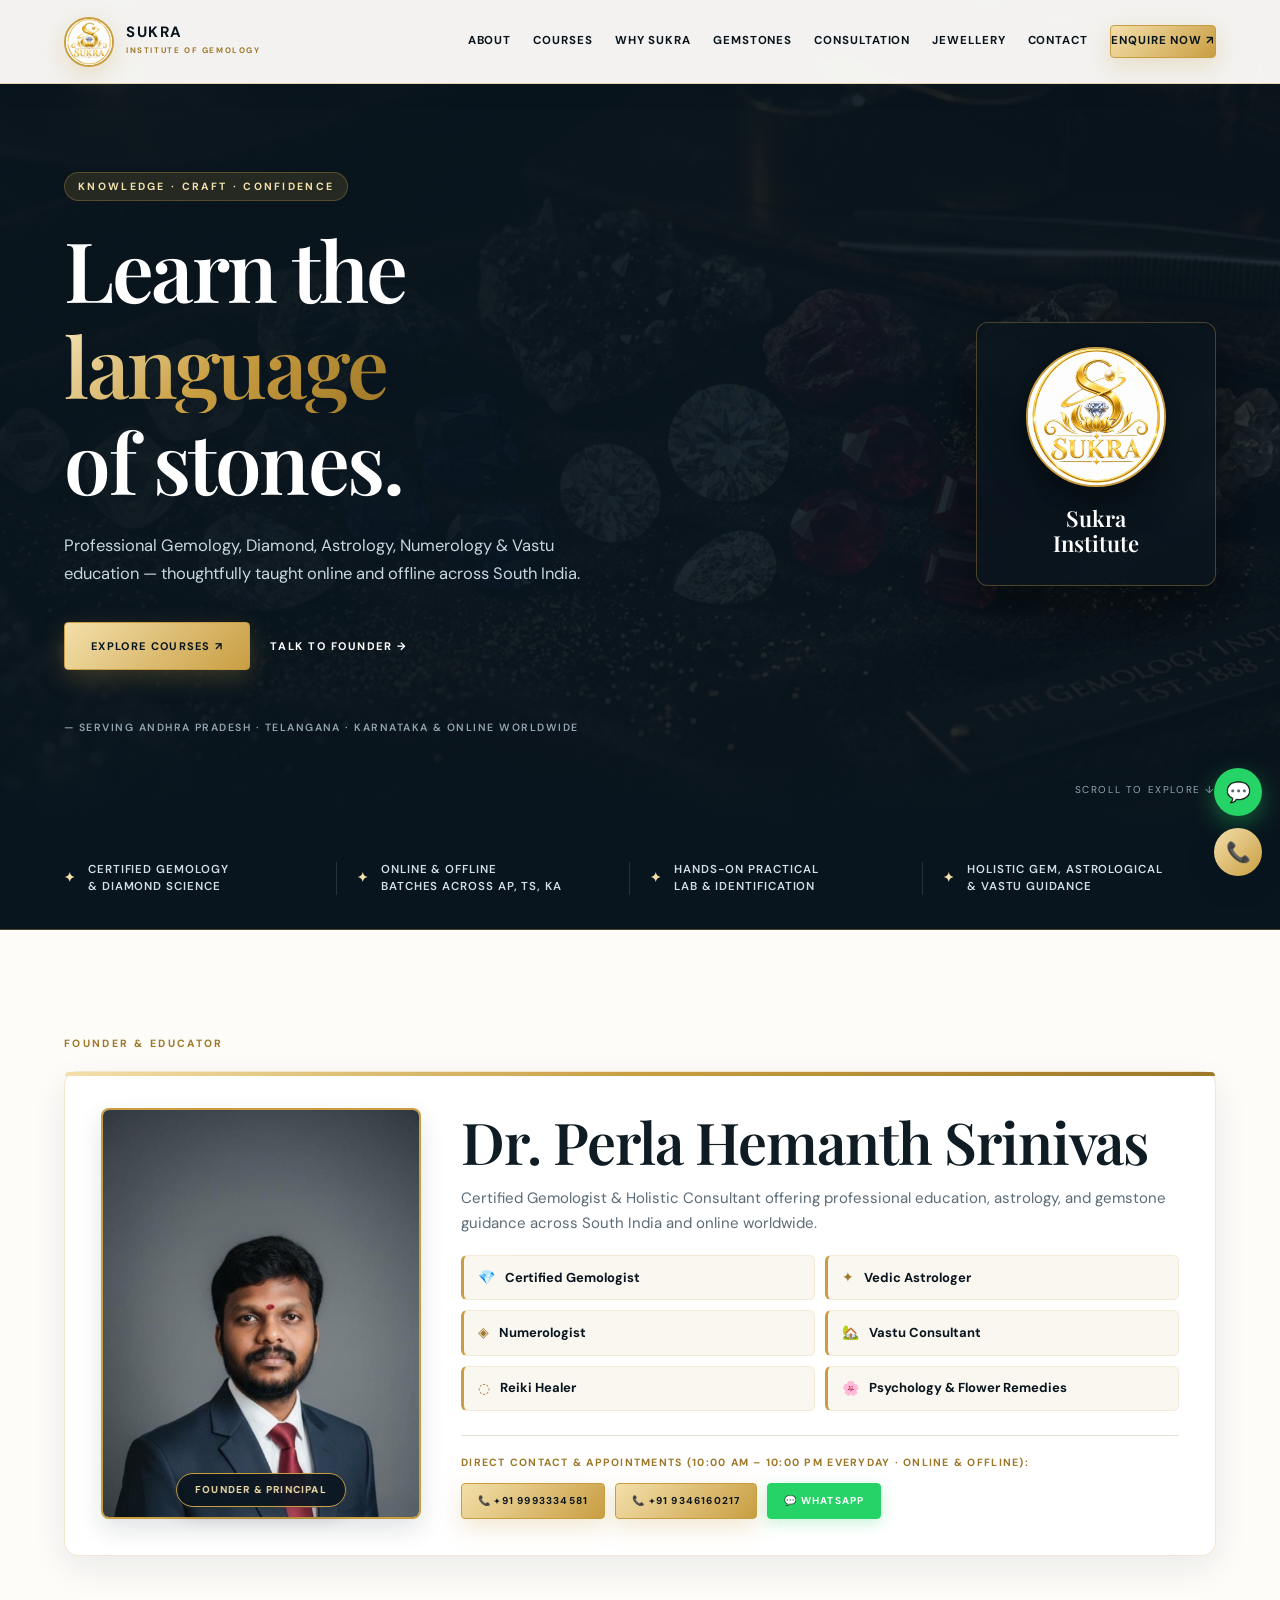
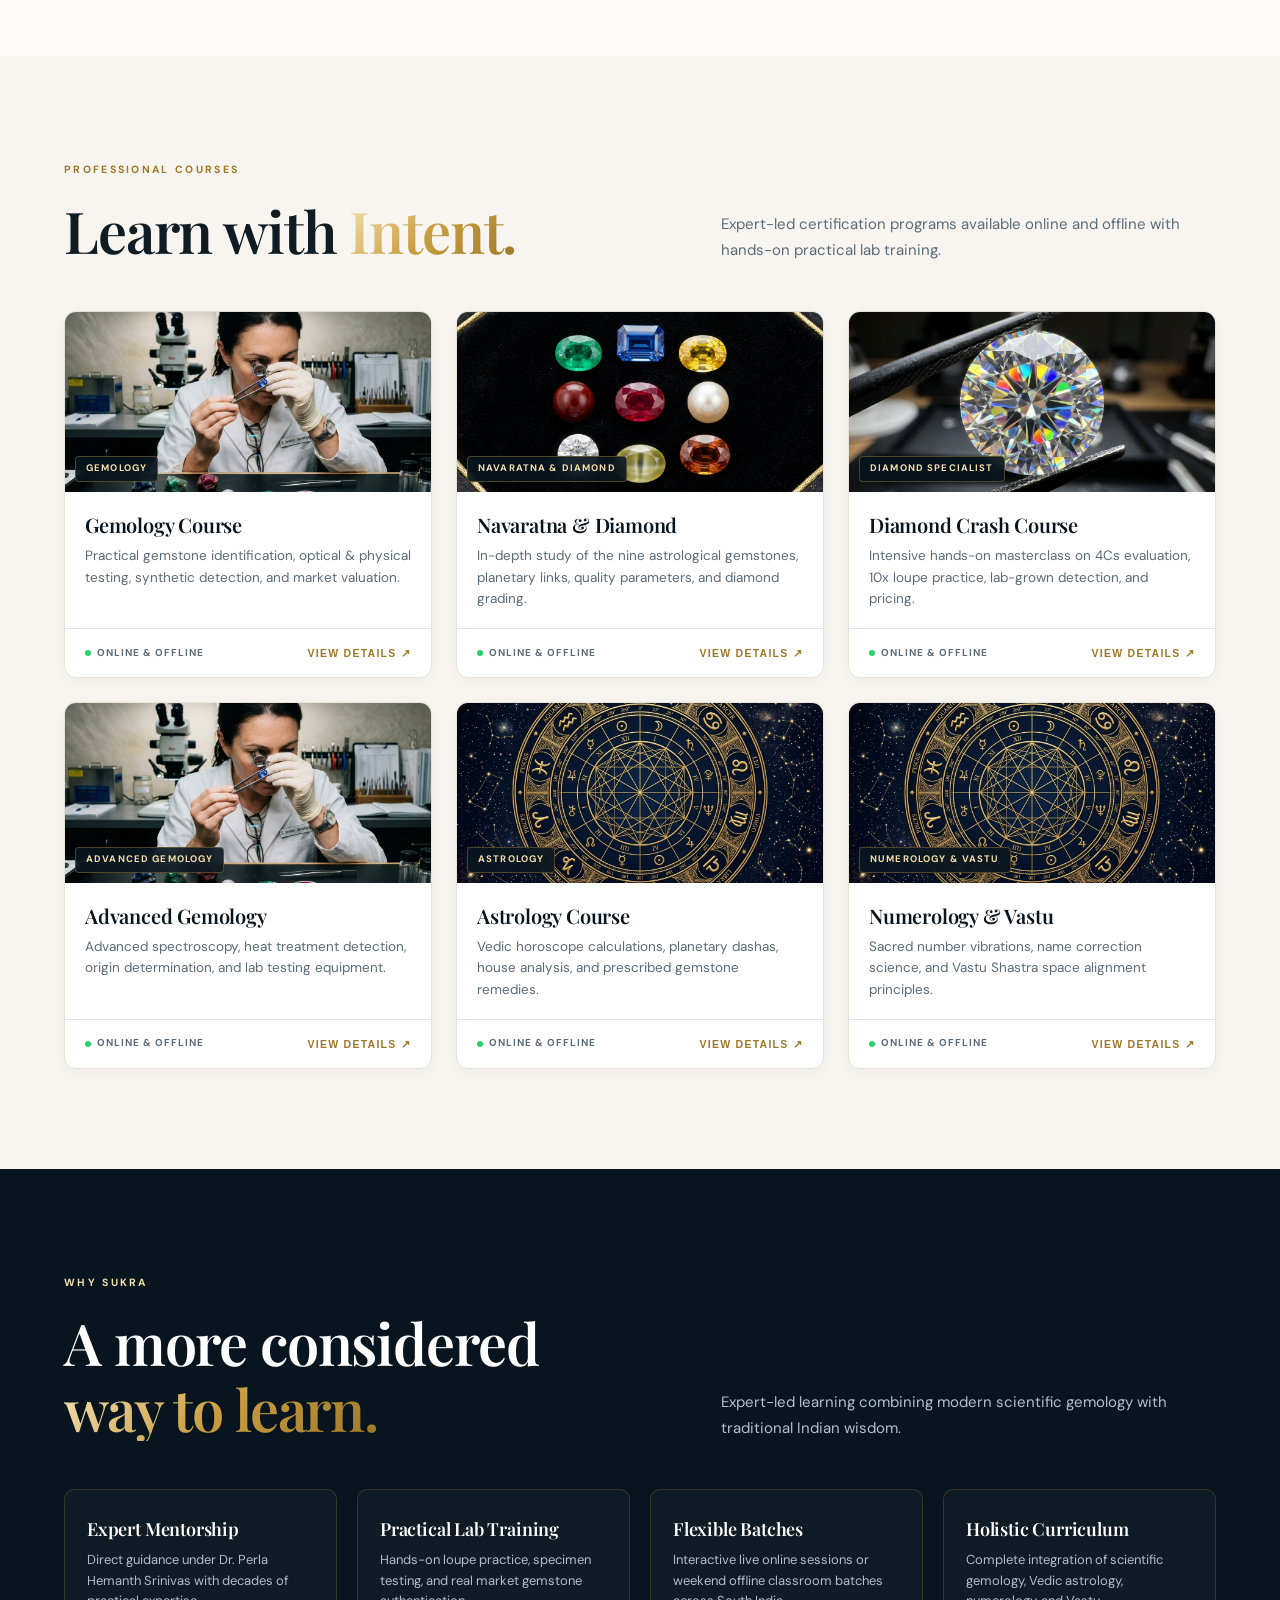
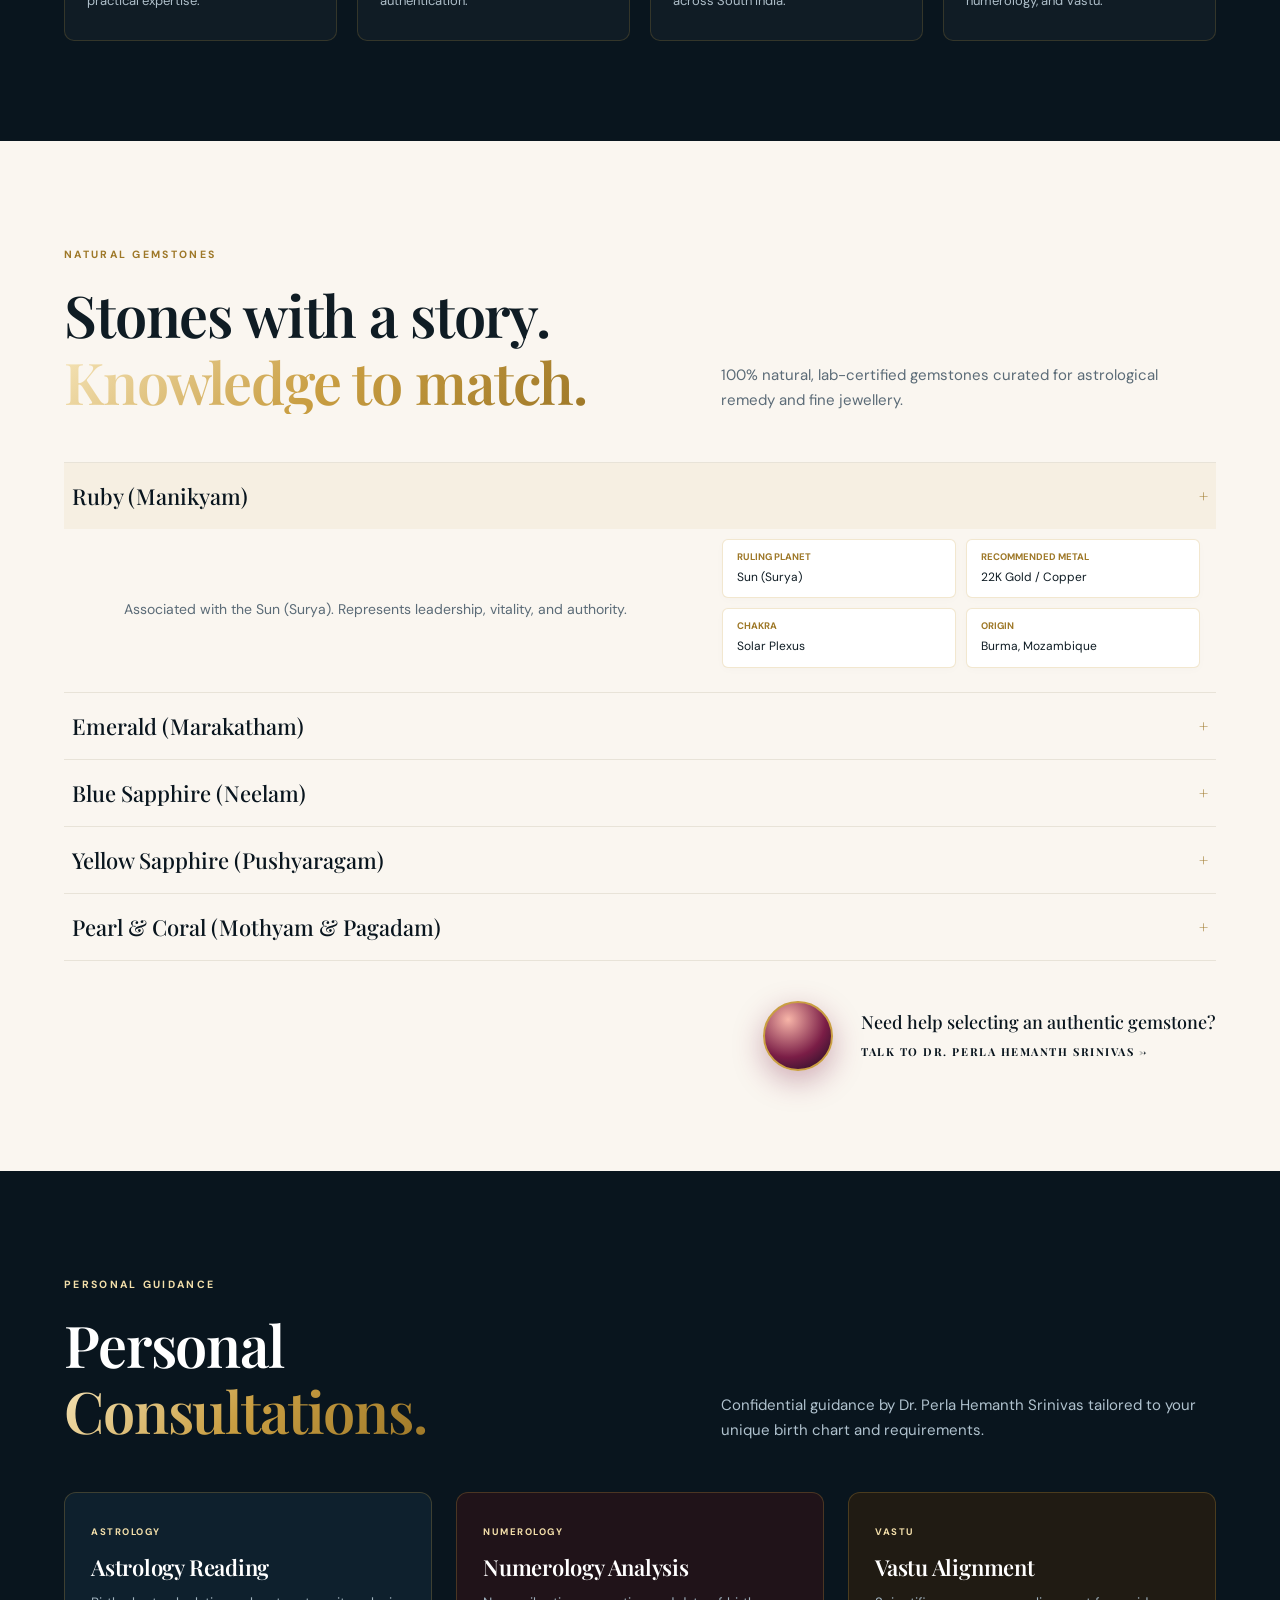
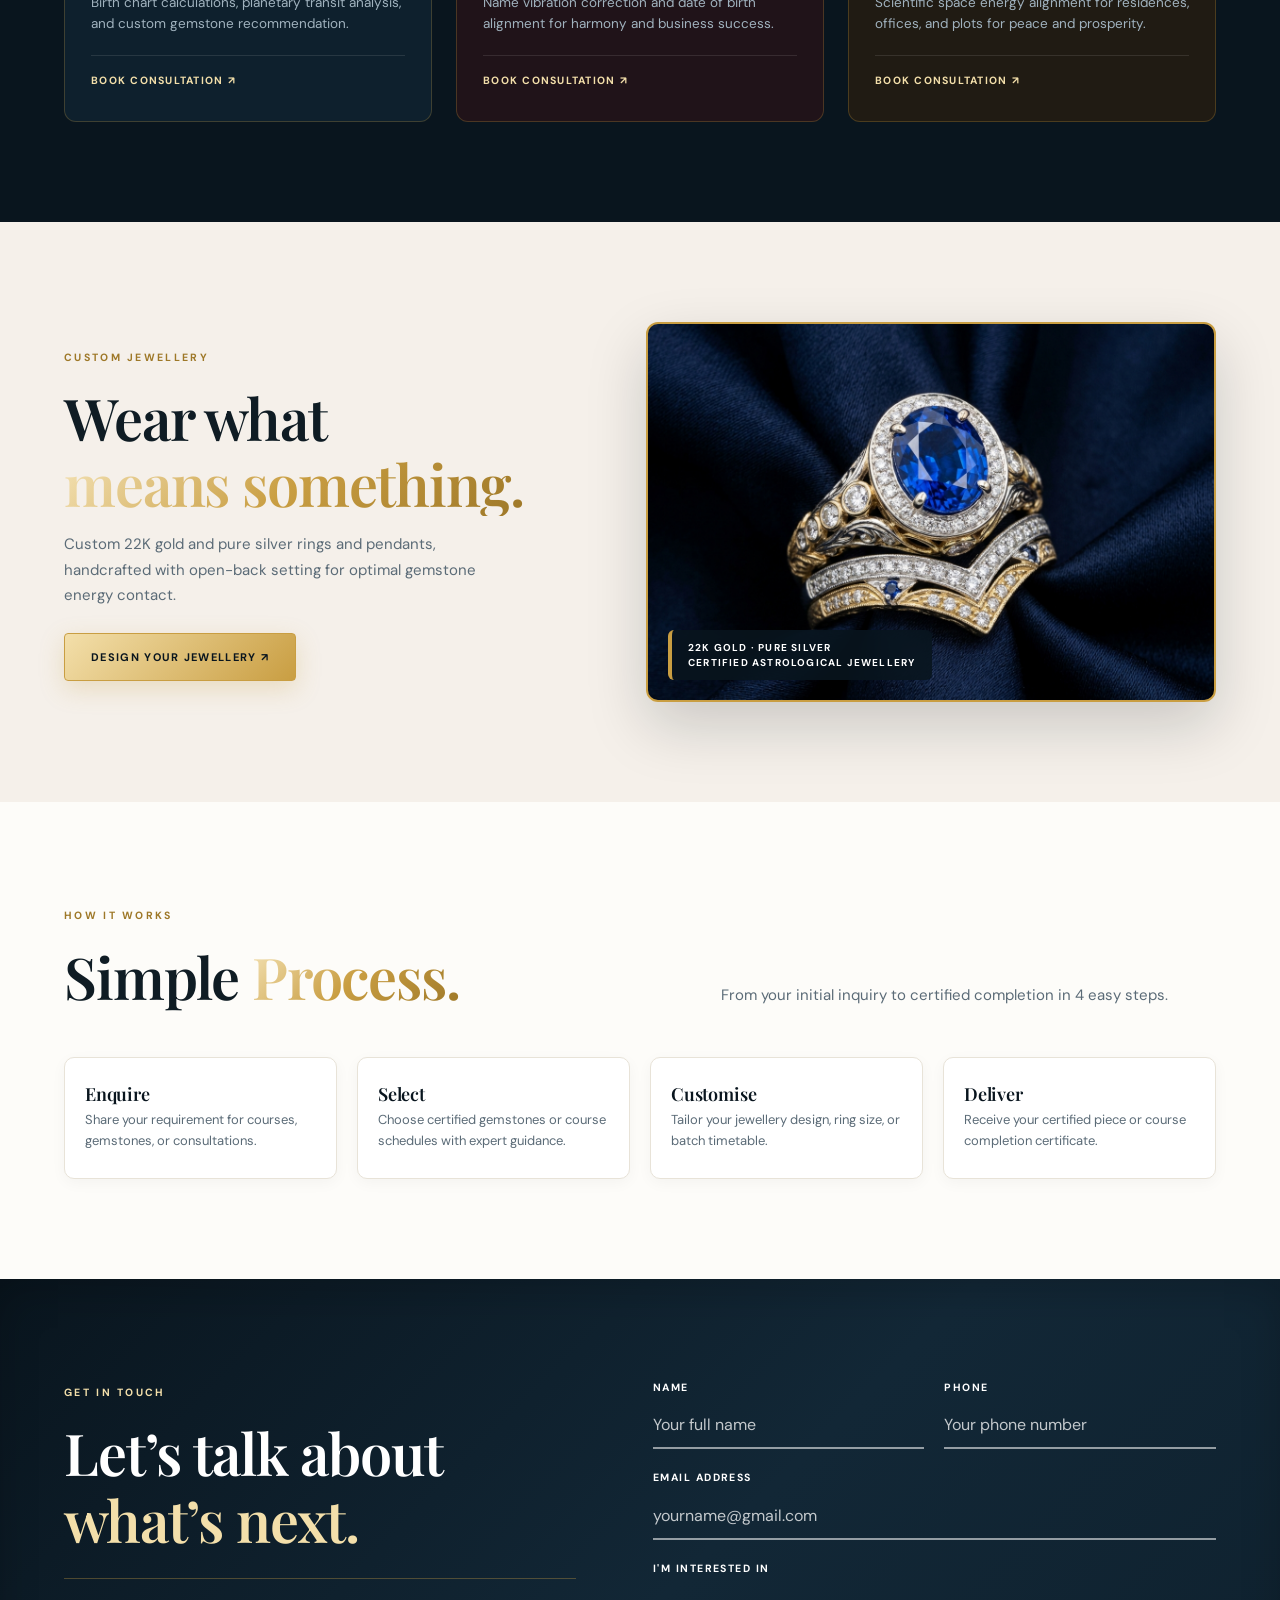
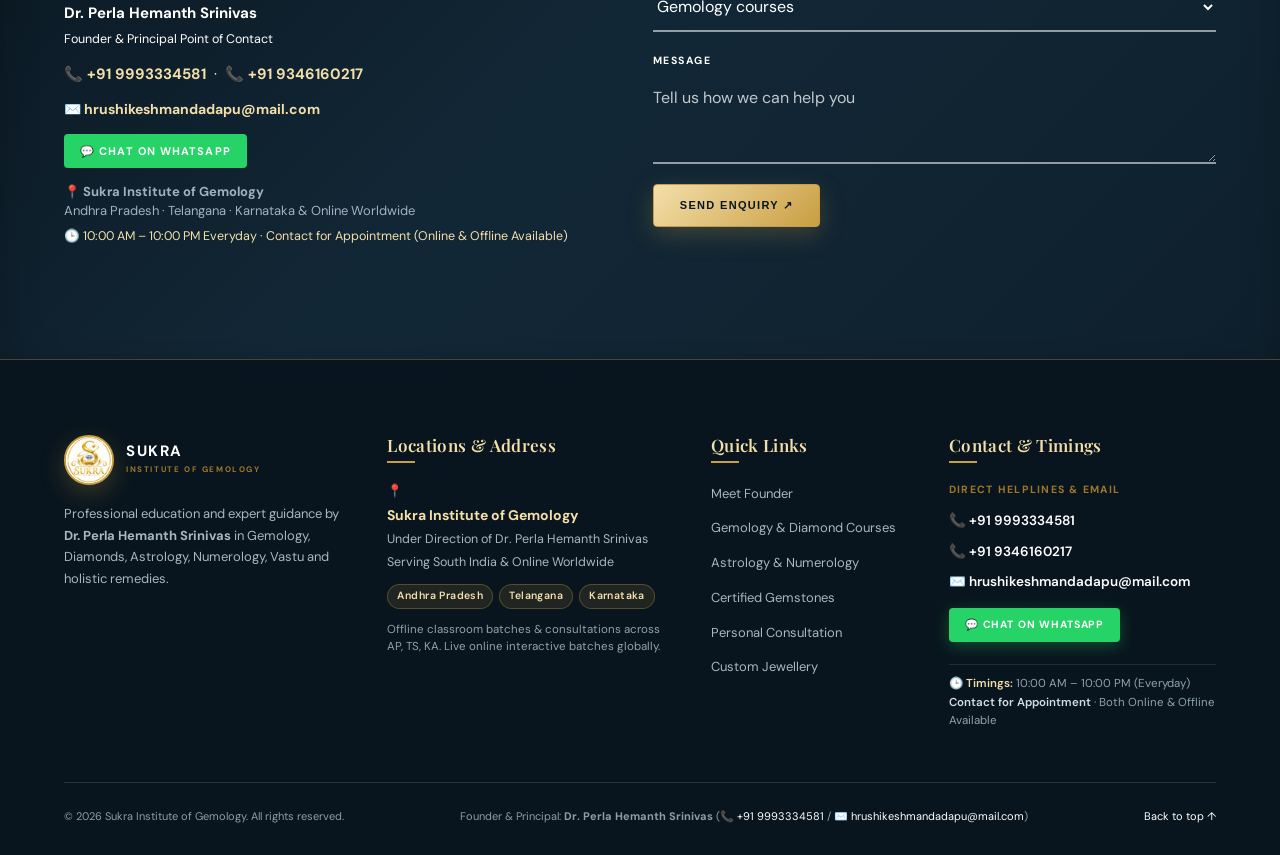
==== commit 3a5c771b: "Add files via upload" ====
--- a/index.html
+++ b/index.html
@@ -33,7 +33,7 @@
     <a href="#gemstones">Gemstones</a>
     <a href="#consultation">Consultation</a>
     <a href="#jewellery">Jewellery</a>
-    <a href="#faq">FAQ</a>
+    <!-- <a href="#faq">FAQ</a> -->
     <a href="#contact">Contact</a>
     <a class="button button-small" href="#contact">Enquire now ↗</a>
   </nav>
@@ -55,7 +55,6 @@
     <div class="hero-stone">
       <img src="logo.png" alt="Sukra Institute Emblem" class="hero-logo-img">
       <div>
-        <small>01</small>
         <strong>Sukra<br>Institute</strong>
       </div>
     </div>
@@ -64,43 +63,39 @@
 
   <!-- TRUST STRIP -->
   <section class="trust-strip">
-    <div><strong>01</strong>Certified Gemology<br>&amp; Diamond Science</div>
-    <div><strong>02</strong>Online &amp; Offline<br>Batches Across AP, TS, KA</div>
-    <div><strong>03</strong>Hands-on Practical<br>Lab &amp; Identification</div>
-    <div><strong>04</strong>Holistic Gem, Astrological<br>&amp; Vastu Guidance</div>
+    <div>Certified Gemology<br>&amp; Diamond Science</div>
+    <div>Online &amp; Offline<br>Batches Across AP, TS, KA</div>
+    <div>Hands-on Practical<br>Lab &amp; Identification</div>
+    <div>Holistic Gem, Astrological<br>&amp; Vastu Guidance</div>
   </section>
 
   <!-- SECTION 01: FOUNDER SHOWCASE -->
   <section class="section founder-section" id="about">
-    <p class="section-kicker">01 — Meet our Founder</p>
+    <p class="section-kicker">Founder &amp; Educator</p>
     <div class="founder-card">
       <div class="founder-img-wrapper">
-        <img src="dr-perla-hemanth-srinivas.jpg" alt="Dr. Perla Hemanth Srinivas - Founder of Sukra Institute of Gemology" class="founder-photo">
+        <img src="dr-perla-hemanth-srinivas.jpg" alt="Dr. Perla Hemanth Srinivas" class="founder-photo">
         <div class="founder-badge-overlay">Founder &amp; Principal</div>
       </div>
       <div class="founder-info">
-        <p class="eyebrow">Founder &amp; Lead Educator</p>
         <h2>Dr. Perla Hemanth Srinivas</h2>
-        <p class="muted leader-text">Founder of Sukra Institute of Gemology — offering professional education, personal guidance, and holistic consultations across Andhra Pradesh, Telangana, Karnataka, and online worldwide.</p>
+        <p class="muted leader-text">Certified Gemologist &amp; Holistic Consultant offering professional education, astrology, and gemstone guidance across South India and online worldwide.</p>
         
         <div class="specs-grid">
-          <div><span>💎</span> <strong>Professional Gemologist</strong></div>
-          <div><span>✦</span> <strong>Astrologer</strong></div>
+          <div><span>💎</span> <strong>Certified Gemologist</strong></div>
+          <div><span>✦</span> <strong>Vedic Astrologer</strong></div>
           <div><span>◈</span> <strong>Numerologist</strong></div>
+          <div><span>🏡</span> <strong>Vastu Consultant</strong></div>
           <div><span>◌</span> <strong>Reiki Healer</strong></div>
-          <div><span>☼</span> <strong>Acupuncture Expert</strong></div>
-          <div><span>∞</span> <strong>Diploma in Psychology</strong></div>
-          <div><span>❖</span> <strong>Palmistry Consultant</strong></div>
-          <div><span>🏡</span> <strong>Vastu Consultant</strong></div>
-          <div><span>🌸</span> <strong>Flower Remedies Expert for Mental Health</strong></div>
+          <div><span>🌸</span> <strong>Psychology &amp; Flower Remedies</strong></div>
         </div>
 
         <div class="founder-contact">
-          <p class="contact-label">Direct Point of Contact for All Enquiries:</p>
+          <p class="contact-label">Direct Contact &amp; Appointments (10:00 AM – 10:00 PM Everyday · Online &amp; Offline):</p>
           <div class="phone-buttons">
             <a href="tel:+919993334581" class="button button-small">📞 +91 9993334581</a>
             <a href="tel:+919346160217" class="button button-small">📞 +91 9346160217</a>
-            <a href="https://wa.me/919993334581" target="_blank" rel="noopener" class="button button-small whatsapp-button">💬 WhatsApp Us</a>
+            <a href="https://wa.me/919993334581" target="_blank" rel="noopener" class="button button-small whatsapp-button">💬 WhatsApp</a>
           </div>
         </div>
       </div>
@@ -111,94 +106,106 @@
   <section class="section courses-section" id="courses">
     <div class="section-heading">
       <div>
-        <p class="section-kicker">02 — Learn with intent</p>
-        <h2>Courses for every <em>curiosity.</em></h2>
-      </div>
-      <p class="muted">Build a confident foundation, deepen your expertise or explore traditional practices with flexible learning paths.</p>
+        <p class="section-kicker">Professional Courses</p>
+        <h2>Learn with <em>Intent.</em></h2>
+      </div>
+      <p class="muted">Expert-led certification programs available online and offline with hands-on practical lab training.</p>
     </div>
     
     <div class="course-grid">
       <!-- Course 1 -->
       <article class="course-card">
-        <small>01 / GEMOLOGY</small>
         <div class="course-thumb-container">
           <img src="course_gemology.jpg" alt="Gemology Course" class="course-thumb">
-        </div>
-        <h3>Gemology<br>Course</h3>
-        <p>Identify, evaluate and authenticate precious and semi-precious gemstones with professional lab knowledge.</p>
+          <span class="course-tag">Gemology</span>
+        </div>
+        <div class="course-card-body">
+          <h3>Gemology Course</h3>
+          <p>Practical gemstone identification, optical &amp; physical testing, synthetic detection, and market valuation.</p>
+        </div>
         <footer>
-          <span>Online + Offline</span>
-          <button data-course="Gemology Course" data-desc="Complete professional gemology program covering gemstone identification, optical & physical properties, synthetic detection, and market valuation." data-img="course_gemology.jpg">View course ↗</button>
+          <span class="course-mode">Online &amp; Offline</span>
+          <button class="course-action-btn" data-course="Gemology Course" data-desc="Complete professional gemology program covering gemstone identification, optical &amp; physical properties, synthetic detection, and market valuation." data-img="course_gemology.jpg">View Details ↗</button>
         </footer>
       </article>
 
       <!-- Course 2 -->
       <article class="course-card">
-        <small>02 / NAVARATNA & DIAMOND</small>
         <div class="course-thumb-container">
           <img src="course_navaratna.jpg" alt="Navaratna & Diamond Course" class="course-thumb">
-        </div>
-        <h3>Navaratna &amp;<br>Diamond</h3>
-        <p>Explore the nine sacred astrological gemstones alongside detailed diamond classification and study.</p>
+          <span class="course-tag">Navaratna &amp; Diamond</span>
+        </div>
+        <div class="course-card-body">
+          <h3>Navaratna &amp; Diamond</h3>
+          <p>In-depth study of the nine astrological gemstones, planetary links, quality parameters, and diamond grading.</p>
+        </div>
         <footer>
-          <span>Online + Offline</span>
-          <button data-course="Navaratna & Diamond Course" data-desc="In-depth study of the nine astrological gemstones (Navaratnas), their planetary associations, quality parameters, and diamond grading fundamentals." data-img="course_navaratna.jpg">View course ↗</button>
+          <span class="course-mode">Online &amp; Offline</span>
+          <button class="course-action-btn" data-course="Navaratna &amp; Diamond Course" data-desc="In-depth study of the nine astrological gemstones (Navaratnas), their planetary associations, quality parameters, and diamond grading fundamentals." data-img="course_navaratna.jpg">View Details ↗</button>
         </footer>
       </article>
 
       <!-- Course 3 -->
       <article class="course-card">
-        <small>03 / DIAMOND SPECIALIST</small>
         <div class="course-thumb-container">
           <img src="course_diamond.jpg" alt="Diamond Crash Course" class="course-thumb">
-        </div>
-        <h3>Diamond<br>Crash Course</h3>
-        <p>An intensive, practical introduction to diamond 4Cs (Cut, Color, Clarity, Carat), inclusions, and pricing.</p>
+          <span class="course-tag">Diamond Specialist</span>
+        </div>
+        <div class="course-card-body">
+          <h3>Diamond Crash Course</h3>
+          <p>Intensive hands-on masterclass on 4Cs evaluation, 10x loupe practice, lab-grown detection, and pricing.</p>
+        </div>
         <footer>
-          <span>Online + Offline</span>
-          <button data-course="Diamond Crash Course" data-desc="Fast-track intensive course focusing on practical diamond evaluation, loupe examination, detecting lab-grown diamonds, and market pricing." data-img="course_diamond.jpg">View course ↗</button>
+          <span class="course-mode">Online &amp; Offline</span>
+          <button class="course-action-btn" data-course="Diamond Crash Course" data-desc="Fast-track intensive course focusing on practical diamond evaluation, loupe examination, detecting lab-grown diamonds, and market pricing." data-img="course_diamond.jpg">View Details ↗</button>
         </footer>
       </article>
 
       <!-- Course 4 -->
       <article class="course-card">
-        <small>04 / ADVANCED GEMOLOGY</small>
         <div class="course-thumb-container">
           <img src="course_gemology.jpg" alt="Advanced Gemology" class="course-thumb">
-        </div>
-        <h3>Advanced<br>Gemology</h3>
-        <p>Advanced spectroscopy, treatment identification, origin determination, and commercial gemstone testing.</p>
+          <span class="course-tag">Advanced Gemology</span>
+        </div>
+        <div class="course-card-body">
+          <h3>Advanced Gemology</h3>
+          <p>Advanced spectroscopy, heat treatment detection, origin determination, and lab testing equipment.</p>
+        </div>
         <footer>
-          <span>Online + Offline</span>
-          <button data-course="Advanced Gemology Course" data-desc="Advanced masterclass for jewellers and gemologists. Master laboratory testing equipment, heat treatment detection, irradiation, and clarity enhancement analysis." data-img="course_gemology.jpg">View course ↗</button>
+          <span class="course-mode">Online &amp; Offline</span>
+          <button class="course-action-btn" data-course="Advanced Gemology Course" data-desc="Advanced masterclass for jewellers and gemologists. Master laboratory testing equipment, heat treatment detection, irradiation, and clarity enhancement analysis." data-img="course_gemology.jpg">View Details ↗</button>
         </footer>
       </article>
 
       <!-- Course 5 -->
       <article class="course-card">
-        <small>05 / ASTROLOGY</small>
         <div class="course-thumb-container">
           <img src="course_astrology.jpg" alt="Astrology Courses" class="course-thumb">
-        </div>
-        <h3>Astrology<br>Courses</h3>
-        <p>Learn traditional Vedic astrology principles, planetary dashas, horoscope reading, and gemstone remedies.</p>
+          <span class="course-tag">Astrology</span>
+        </div>
+        <div class="course-card-body">
+          <h3>Astrology Course</h3>
+          <p>Vedic horoscope calculations, planetary dashas, house analysis, and prescribed gemstone remedies.</p>
+        </div>
         <footer>
-          <span>Online + Offline</span>
-          <button data-course="Astrology Course" data-desc="Comprehensive Vedic astrology curriculum covering birth chart calculation, house placements, planetary transit analysis, and prescribed gemstone remedies." data-img="course_astrology.jpg">View course ↗</button>
+          <span class="course-mode">Online &amp; Offline</span>
+          <button class="course-action-btn" data-course="Astrology Course" data-desc="Comprehensive Vedic astrology curriculum covering birth chart calculation, house placements, planetary transit analysis, and prescribed gemstone remedies." data-img="course_astrology.jpg">View Details ↗</button>
         </footer>
       </article>
 
       <!-- Course 6 -->
       <article class="course-card">
-        <small>06 / NUMEROLOGY & VASTU</small>
         <div class="course-thumb-container">
           <img src="course_astrology.jpg" alt="Numerology & Vastu" class="course-thumb">
-        </div>
-        <h3>Numerology<br>&amp; Vastu</h3>
-        <p>Understand sacred number vibrations, name correction science, and spatial energy alignment principles.</p>
+          <span class="course-tag">Numerology &amp; Vastu</span>
+        </div>
+        <div class="course-card-body">
+          <h3>Numerology &amp; Vastu</h3>
+          <p>Sacred number vibrations, name correction science, and Vastu Shastra space alignment principles.</p>
+        </div>
         <footer>
-          <span>Online + Offline</span>
-          <button data-course="Numerology & Vastu Course" data-desc="Dual specialization in Chaldean & Pythagorean Numerology name corrections along with Vastu Shastra principles for residential and commercial spaces." data-img="course_astrology.jpg">View course ↗</button>
+          <span class="course-mode">Online &amp; Offline</span>
+          <button class="course-action-btn" data-course="Numerology &amp; Vastu Course" data-desc="Dual specialization in Chaldean &amp; Pythagorean Numerology name corrections along with Vastu Shastra principles for residential and commercial spaces." data-img="course_astrology.jpg">View Details ↗</button>
         </footer>
       </article>
     </div>
@@ -208,31 +215,27 @@
   <section class="section dark-section" id="why-sukra">
     <div class="section-heading">
       <div>
-        <p class="section-kicker">03 — Why Sukra</p>
+        <p class="section-kicker">Why Sukra</p>
         <h2>A more considered<br><em>way to learn.</em></h2>
       </div>
-      <p>Expert-led, industry-oriented learning that respects both modern gemology science and traditional Indian wisdom.</p>
+      <p>Expert-led learning combining modern scientific gemology with traditional Indian wisdom.</p>
     </div>
     <div class="why-grid">
-      <div>
-        <b>01</b>
-        <h3>Experienced Expert</h3>
-        <p>Direct mentorship and guidance under Dr. Perla Hemanth Srinivas, certified gemologist and holistic consultant.</p>
-      </div>
-      <div>
-        <b>02</b>
-        <h3>Industry-Oriented</h3>
-        <p>Hands-on specimen testing, real gemstone handling, loupe practice, and authentic market knowledge.</p>
-      </div>
-      <div>
-        <b>03</b>
+      <div class="why-card">
+        <h3>Expert Mentorship</h3>
+        <p>Direct guidance under Dr. Perla Hemanth Srinivas with decades of practical expertise.</p>
+      </div>
+      <div class="why-card">
+        <h3>Practical Lab Training</h3>
+        <p>Hands-on loupe practice, specimen testing, and real market gemstone authentication.</p>
+      </div>
+      <div class="why-card">
         <h3>Flexible Batches</h3>
-        <p>Choose interactive online live classes or practical offline weekend and regular classroom batches.</p>
-      </div>
-      <div>
-        <b>04</b>
-        <h3>Holistic Scope</h3>
-        <p>Combine scientific gemology with astrological knowledge, numerology, and Vastu principles under one institute.</p>
+        <p>Interactive live online sessions or weekend offline classroom batches across South India.</p>
+      </div>
+      <div class="why-card">
+        <h3>Holistic Curriculum</h3>
+        <p>Complete integration of scientific gemology, Vedic astrology, numerology, and Vastu.</p>
       </div>
     </div>
   </section>
@@ -241,27 +244,26 @@
   <section class="section cream" id="gemstones">
     <div class="section-heading">
       <div>
-        <p class="section-kicker">04 — The Collection</p>
+        <p class="section-kicker">Natural Gemstones</p>
         <h2>Stones with a story.<br><em>Knowledge to match.</em></h2>
       </div>
-      <p class="muted">Natural gemstones selected with professional care, available for wholesale enquiries, personal recommendation, and certified selection.</p>
+      <p class="muted">100% natural, lab-certified gemstones curated for astrological remedy and fine jewellery.</p>
     </div>
 
     <div class="stone-list">
       <!-- Gem 1 -->
       <details class="stone-item" open>
         <summary>
-          <span>01</span>
           <strong>Ruby (Manikyam)</strong>
           <span>+</span>
         </summary>
         <div class="stone-detail-panel">
-          <p>Associated with the Sun (Surya). Represents leadership, confidence, vitality, and royal dignity. Ideal for professionals seeking authority and vitality.</p>
+          <p>Associated with the Sun (Surya). Represents leadership, vitality, and authority.</p>
           <div class="stone-meta">
             <div><span>Ruling Planet</span> Sun (Surya)</div>
-            <div><span>Chakra</span> Heart / Solar Plexus</div>
             <div><span>Recommended Metal</span> 22K Gold / Copper</div>
-            <div><span>Origin Options</span> Burma, Mozambique</div>
+            <div><span>Chakra</span> Solar Plexus</div>
+            <div><span>Origin</span> Burma, Mozambique</div>
           </div>
         </div>
       </details>
@@ -269,17 +271,16 @@
       <!-- Gem 2 -->
       <details class="stone-item">
         <summary>
-          <span>02</span>
           <strong>Emerald (Marakatham)</strong>
           <span>+</span>
         </summary>
         <div class="stone-detail-panel">
-          <p>Associated with Mercury (Budha). Enhances intellect, communication, business acumen, and memory power.</p>
+          <p>Associated with Mercury (Budha). Enhances intellect, business acumen, and memory power.</p>
           <div class="stone-meta">
             <div><span>Ruling Planet</span> Mercury (Budha)</div>
+            <div><span>Recommended Metal</span> Gold / Silver</div>
             <div><span>Chakra</span> Heart (Anahata)</div>
-            <div><span>Recommended Metal</span> Gold / Silver</div>
-            <div><span>Origin Options</span> Zambia, Colombia</div>
+            <div><span>Origin</span> Zambia, Colombia</div>
           </div>
         </div>
       </details>
@@ -287,17 +288,16 @@
       <!-- Gem 3 -->
       <details class="stone-item">
         <summary>
-          <span>03</span>
           <strong>Blue Sapphire (Neelam)</strong>
           <span>+</span>
         </summary>
         <div class="stone-detail-panel">
-          <p>Associated with Saturn (Shani). Powerful gemstone providing rapid focus, discipline, protection, and career transformation.</p>
+          <p>Associated with Saturn (Shani). Powerful gemstone providing rapid focus, discipline, and career growth.</p>
           <div class="stone-meta">
             <div><span>Ruling Planet</span> Saturn (Shani)</div>
+            <div><span>Recommended Metal</span> Silver / Platinum</div>
             <div><span>Chakra</span> Third Eye (Ajna)</div>
-            <div><span>Recommended Metal</span> Silver / Platinum</div>
-            <div><span>Origin Options</span> Ceylon (Sri Lanka), Kashmir</div>
+            <div><span>Origin</span> Ceylon, Kashmir</div>
           </div>
         </div>
       </details>
@@ -305,17 +305,16 @@
       <!-- Gem 4 -->
       <details class="stone-item">
         <summary>
-          <span>04</span>
-          <strong>Yellow Sapphire (Kanakapushyaragam)</strong>
+          <strong>Yellow Sapphire (Pushyaragam)</strong>
           <span>+</span>
         </summary>
         <div class="stone-detail-panel">
-          <p>Associated with Jupiter (Guru). Brings divine grace, higher wisdom, prosperity, marital bliss, and academic success.</p>
+          <p>Associated with Jupiter (Guru). Brings divine wisdom, prosperity, and academic success.</p>
           <div class="stone-meta">
             <div><span>Ruling Planet</span> Jupiter (Guru)</div>
-            <div><span>Chakra</span> Solar Plexus (Manipura)</div>
             <div><span>Recommended Metal</span> 22K Yellow Gold</div>
-            <div><span>Origin Options</span> Ceylon (Sri Lanka)</div>
+            <div><span>Chakra</span> Manipura</div>
+            <div><span>Origin</span> Ceylon (Sri Lanka)</div>
           </div>
         </div>
       </details>
@@ -323,17 +322,16 @@
       <!-- Gem 5 -->
       <details class="stone-item">
         <summary>
-          <span>05</span>
           <strong>Pearl &amp; Coral (Mothyam &amp; Pagadam)</strong>
           <span>+</span>
         </summary>
         <div class="stone-detail-panel">
-          <p>Natural South Sea Pearls for emotional calm (Moon) and Red Coral for courage and physical strength (Mars).</p>
+          <p>Natural Pearls for emotional calm (Moon) and Red Coral for vitality and physical strength (Mars).</p>
           <div class="stone-meta">
             <div><span>Ruling Planets</span> Moon &amp; Mars</div>
-            <div><span>Element</span> Water &amp; Fire</div>
             <div><span>Recommended Metal</span> Silver &amp; Gold</div>
-            <div><span>Certification</span> 100% Lab Certified</div>
+            <div><span>Certification</span> 100% Lab Tested</div>
+            <div><span>Quality</span> Natural &amp; Untreated</div>
           </div>
         </div>
       </details>
@@ -349,32 +347,32 @@
   <section class="section dark-section" id="consultation">
     <div class="section-heading">
       <div>
-        <p class="section-kicker">05 — Personal Guidance</p>
-        <h2>Knowledge is personal.<br><em>So is guidance.</em></h2>
-      </div>
-      <p>Connect with Dr. Perla Hemanth Srinivas for thoughtful, confidential astrology, numerology, Vastu, and gemstone consultations.</p>
+        <p class="section-kicker">Personal Guidance</p>
+        <h2>Personal <em>Consultations.</em></h2>
+      </div>
+      <p>Confidential guidance by Dr. Perla Hemanth Srinivas tailored to your unique birth chart and requirements.</p>
     </div>
     
     <div class="consult-grid">
-      <article>
-        <small>01 / ASTROLOGY</small>
-        <h3>Read your<br>unique pattern.</h3>
-        <p>Comprehensive horoscope reading, planetary dasha analysis, and precise gemstone recommendations tailored to your birth chart.</p>
-        <a href="#contact">Book consultation ↗</a>
-      </article>
-
-      <article>
-        <small>02 / NUMEROLOGY</small>
-        <h3>Find meaning<br>in the numbers.</h3>
-        <p>Name vibration analysis, date of birth alignment, and business name corrections for harmony and success.</p>
-        <a href="#contact">Book consultation ↗</a>
-      </article>
-
-      <article>
-        <small>03 / VASTU</small>
-        <h3>Create balance<br>in your spaces.</h3>
-        <p>Scientific Vastu Shastra consultation for homes, offices, and plots to optimize energy flow and peace of mind.</p>
-        <a href="#contact">Book consultation ↗</a>
+      <article class="consult-card consult-astro">
+        <small>Astrology</small>
+        <h3>Astrology Reading</h3>
+        <p>Birth chart calculations, planetary transit analysis, and custom gemstone recommendation.</p>
+        <a class="consult-link" href="#contact">Book consultation ↗</a>
+      </article>
+
+      <article class="consult-card consult-numero">
+        <small>Numerology</small>
+        <h3>Numerology Analysis</h3>
+        <p>Name vibration correction and date of birth alignment for harmony and business success.</p>
+        <a class="consult-link" href="#contact">Book consultation ↗</a>
+      </article>
+
+      <article class="consult-card consult-vastu">
+        <small>Vastu</small>
+        <h3>Vastu Alignment</h3>
+        <p>Scientific space energy alignment for residences, offices, and plots for peace and prosperity.</p>
+        <a class="consult-link" href="#contact">Book consultation ↗</a>
       </article>
     </div>
   </section>
@@ -382,9 +380,9 @@
   <!-- SECTION 06: JEWELLERY -->
   <section class="section jewellery" id="jewellery">
     <div>
-      <p class="section-kicker">06 — Made for you</p>
+      <p class="section-kicker">Custom Jewellery</p>
       <h2>Wear what<br><em>means something.</em></h2>
-      <p class="muted intro">Custom 22K gold and pure silver jewellery, designed around your exact astrological gemstone requirements and crafted by expert artisans.</p>
+      <p class="muted intro">Custom 22K gold and pure silver rings and pendants, handcrafted with open-back setting for optimal gemstone energy contact.</p>
       <a class="button" href="#contact">Design your jewellery ↗</a>
     </div>
     <div class="jewel-image">
@@ -394,35 +392,37 @@
 
   <!-- SECTION 07: PROCESS -->
   <section class="section process">
-    <p class="section-kicker">07 — How it works</p>
-    <h2>From idea to<br><em>something lasting.</em></h2>
+    <div class="section-heading">
+      <div>
+        <p class="section-kicker">How It Works</p>
+        <h2>Simple <em>Process.</em></h2>
+      </div>
+      <p class="muted">From your initial inquiry to certified completion in 4 easy steps.</p>
+    </div>
     <div class="process-grid">
-      <div>
-        <b>01</b>
-        <h3>Share requirement</h3>
-        <p>Tell us about your interest in courses, gemstone requirements, or consultation goals.</p>
-      </div>
-      <div>
-        <b>02</b>
-        <h3>Choose gemstone</h3>
-        <p>Select certified natural gemstones with expert astrological guidance and lab testing.</p>
-      </div>
-      <div>
-        <b>03</b>
-        <h3>Customise &amp; design</h3>
-        <p>We shape your ring, pendant, or course schedule tailored to your preference.</p>
-      </div>
-      <div>
-        <b>04</b>
-        <h3>Craft &amp; deliver</h3>
-        <p>Your piece or course certification is delivered with care and ongoing support.</p>
-      </div>
-    </div>
-  </section>
-
-  <!-- SECTION 08: LOCATIONS -->
+      <div class="process-card">
+        <h3>Enquire</h3>
+        <p>Share your requirement for courses, gemstones, or consultations.</p>
+      </div>
+      <div class="process-card">
+        <h3>Select</h3>
+        <p>Choose certified gemstones or course schedules with expert guidance.</p>
+      </div>
+      <div class="process-card">
+        <h3>Customise</h3>
+        <p>Tailor your jewellery design, ring size, or batch timetable.</p>
+      </div>
+      <div class="process-card">
+        <h3>Deliver</h3>
+        <p>Receive your certified piece or course completion certificate.</p>
+      </div>
+    </div>
+  </section>
+
+  <!-- 
+  SECTION 08: LOCATIONS 
   <section class="section cream" id="locations">
-    <p class="section-kicker">08 — Find your way</p>
+    <p class="section-kicker">Find your way</p>
     <div class="two-col">
       <h2>Learning &amp; Consultation<br><em>across South India.</em></h2>
       <div class="locations">
@@ -433,12 +433,14 @@
       </div>
     </div>
   </section>
-
-  <!-- SECTION 09: FAQ -->
+  -->
+
+  <!-- 
+  SECTION 09: FAQ 
   <section class="section faq" id="faq">
     <div class="section-heading">
       <div>
-        <p class="section-kicker">09 — Questions, answered</p>
+        <p class="section-kicker">Questions, answered</p>
         <h2>Good to<br><em>know.</em></h2>
       </div>
       <p class="muted">Have another question? <a href="#contact">Get in touch directly →</a></p>
@@ -471,11 +473,12 @@
       </details>
     </div>
   </section>
+  -->
 
   <!-- SECTION 10: CONTACT & ENQUIRY FORM -->
   <section class="contact-cta" id="contact">
     <div>
-      <p class="section-kicker">10 — Begin your journey</p>
+      <p class="section-kicker">Get In Touch</p>
       <h2>Let’s talk about<br><em>what’s next.</em></h2>
       
       <div class="contact-direct-info">
@@ -491,15 +494,16 @@
         </p>
         <p style="margin-top:14px;color:#a0b2be;font-size:13px;line-height:1.5;">
           📍 <strong>Sukra Institute of Gemology</strong><br>
-          Andhra Pradesh · Telangana · Karnataka &amp; Online Worldwide
+          Andhra Pradesh · Telangana · Karnataka &amp; Online Worldwide<br>
+          <span style="color:#f3dfaa;display:inline-block;margin-top:6px;font-size:12.5px;">🕒 10:00 AM – 10:00 PM Everyday · Contact for Appointment (Online &amp; Offline Available)</span>
         </p>
       </div>
     </div>
 
-    <form id="enquiry-form" action="https://formsubmit.co/hrushikeshmandadapu@mail.com" method="POST">
-      <input type="hidden" name="_subject" value="New Sukra Institute Website Enquiry">
-      <input type="hidden" name="_captcha" value="false">
-      <input type="hidden" name="_template" value="table">
+    <form id="enquiry-form" action="https://api.web3forms.com/submit" method="POST">
+      <input type="hidden" name="access_key" value="d2b6ac0a-aba2-4c38-ac09-7651ff5b980a">
+      <input type="hidden" name="subject" value="New Sukra Institute Website Enquiry">
+      <input type="hidden" name="from_name" value="Sukra Institute of Gemology">
       
       <label>Name
         <input required name="Name" placeholder="Your full name">
@@ -576,7 +580,7 @@
         <li><a href="#gemstones">Certified Gemstones</a></li>
         <li><a href="#consultation">Personal Consultation</a></li>
         <li><a href="#jewellery">Custom Jewellery</a></li>
-        <li><a href="#faq">FAQ</a></li>
+        <!-- <li><a href="#faq">FAQ</a></li> -->
       </ul>
     </div>
 
@@ -591,8 +595,8 @@
           <a href="https://wa.me/919993334581" target="_blank" rel="noopener" class="footer-wa-link">💬 Chat on WhatsApp</a>
         </div>
         <div class="timing-info">
-          <p><strong>🕒 Timings:</strong> 9:30 AM – 8:00 PM IST</p>
-          <p><span>Mon – Sat</span> (Sunday by appointment)</p>
+          <p><strong>🕒 Timings:</strong> 10:00 AM – 10:00 PM (Everyday)</p>
+          <p><span>Contact for Appointment</span> · Both Online &amp; Offline Available</p>
         </div>
       </div>
     </div>
--- a/styles.css
+++ b/styles.css
@@ -426,27 +426,26 @@
 .trust-strip div {
   display: flex;
   align-items: center;
-  gap: 14px;
+  gap: 12px;
   border-right: 1px solid rgba(255, 255, 255, 0.12);
-  font-size: 11px;
+  font-size: 11.5px;
   line-height: 1.45;
   text-transform: uppercase;
-  letter-spacing: 0.1em;
+  letter-spacing: 0.08em;
   color: #d2dee6;
   font-weight: 600;
+  padding-right: 14px;
+}
+
+.trust-strip div::before {
+  content: "✦";
+  color: var(--gold-light);
+  font-size: 13px;
+  flex-shrink: 0;
 }
 
 .trust-strip div:last-child {
   border-right: 0;
-}
-
-.trust-strip strong {
-  color: var(--gold-light);
-  font: 600 26px "Playfair Display", serif;
-  background: linear-gradient(135deg, var(--gold-light), var(--gold));
-  -webkit-background-clip: text;
-  -webkit-text-fill-color: transparent;
-  flex-shrink: 0;
 }
 
 /* --- SECTIONS COMMON --- */
@@ -517,16 +516,17 @@
 
 .founder-card {
   display: grid;
-  grid-template-columns: 340px 1fr;
-  gap: 45px;
-  align-items: start;
+  grid-template-columns: 320px 1fr;
+  gap: 40px;
+  align-items: stretch;
   background: #ffffff;
-  border: 1px solid var(--line);
-  padding: 38px;
-  border-radius: var(--radius);
+  border: 1px solid rgba(201, 158, 66, 0.25);
+  padding: 36px;
+  border-radius: 14px;
   box-shadow: var(--shadow-md);
   position: relative;
   width: 100%;
+  transition: var(--transition);
 }
 
 .founder-card::before {
@@ -537,25 +537,26 @@
   width: 100%;
   height: 4px;
   background: linear-gradient(90deg, var(--gold-light), var(--gold), var(--gold-dark));
-  border-top-left-radius: var(--radius);
-  border-top-right-radius: var(--radius);
+  border-top-left-radius: 14px;
+  border-top-right-radius: 14px;
 }
 
 .founder-img-wrapper {
   position: relative;
   width: 100%;
+  height: 100%;
 }
 
 .founder-photo {
   width: 100%;
-  height: auto;
+  height: 100%;
   aspect-ratio: 4 / 5;
   object-fit: cover;
   object-position: top center;
   display: block;
-  border-radius: 6px;
+  border-radius: 8px;
   border: 2px solid var(--gold);
-  box-shadow: 0 15px 35px rgba(9, 21, 30, 0.15);
+  box-shadow: 0 10px 25px rgba(9, 21, 30, 0.12);
 }
 
 .founder-badge-overlay {
@@ -563,89 +564,88 @@
   bottom: 12px;
   left: 50%;
   transform: translateX(-50%);
-  background: var(--navy);
+  background: rgba(9, 21, 30, 0.9);
+  backdrop-filter: blur(8px);
+  -webkit-backdrop-filter: blur(8px);
   color: var(--gold-light);
-  padding: 10px 20px;
-  border-radius: 6px;
+  padding: 8px 18px;
+  border-radius: 20px;
   border: 1px solid var(--gold);
-  font-size: 10.5px;
+  font-size: 10px;
   font-weight: 700;
   letter-spacing: 0.12em;
   text-transform: uppercase;
-  box-shadow: var(--shadow-md);
+  box-shadow: 0 6px 20px rgba(0, 0, 0, 0.25);
   white-space: nowrap;
 }
 
 .leader-text {
-  font-size: 15.5px;
-  margin: 16px 0 24px;
+  font-size: 15px;
+  margin: 12px 0 20px;
   color: var(--muted);
-  line-height: 1.7;
+  line-height: 1.65;
 }
 
 .specs-grid {
   display: grid;
   grid-template-columns: repeat(2, 1fr);
-  gap: 12px;
-  margin-bottom: 30px;
+  gap: 10px;
+  margin-bottom: 24px;
 }
 
 .specs-grid div {
-  font-size: 13.5px;
+  font-size: 13px;
   color: var(--navy);
   display: flex;
   align-items: center;
   gap: 10px;
   background: var(--cream);
-  padding: 12px 16px;
+  padding: 10px 14px;
   border-radius: 6px;
-  border-left: 3.5px solid var(--gold);
+  border: 1px solid rgba(201, 158, 66, 0.15);
+  border-left: 3px solid var(--gold);
+  transition: var(--transition);
+}
+
+.specs-grid div:hover {
+  transform: translateX(3px);
+  background: #ffffff;
+  border-color: var(--gold);
   box-shadow: var(--shadow-sm);
-  transition: var(--transition);
-}
-
-.specs-grid div:hover {
-  transform: translateX(4px);
-  background: #ffffff;
-  box-shadow: var(--shadow-md);
-}
-
-.specs-grid div:last-child:nth-child(odd) {
-  grid-column: 1 / -1;
 }
 
 .specs-grid span {
   color: var(--gold-dark);
-  font-size: 15px;
+  font-size: 14px;
   flex-shrink: 0;
 }
 
 .founder-contact {
   border-top: 1px solid var(--line);
-  padding-top: 22px;
-  margin-top: 18px;
+  padding-top: 18px;
+  margin-top: 10px;
 }
 
 .contact-label {
   font-size: 10.5px;
   text-transform: uppercase;
-  letter-spacing: 0.14em;
+  letter-spacing: 0.12em;
   font-weight: 700;
   color: var(--gold-dark);
-  margin-bottom: 14px;
+  margin-bottom: 12px;
 }
 
 .phone-buttons {
   display: flex;
   flex-wrap: wrap;
-  gap: 12px;
+  gap: 10px;
 }
 
 .whatsapp-button {
   background: #25d366 !important;
   border-color: #25d366 !important;
   color: #ffffff !important;
-  box-shadow: 0 6px 20px rgba(37, 211, 102, 0.3) !important;
+  box-shadow: 0 4px 15px rgba(37, 211, 102, 0.25) !important;
 }
 
 .whatsapp-button:hover {
@@ -654,54 +654,43 @@
   transform: translateY(-2px);
 }
 
-/* --- COURSES SECTION --- */
+/* --- COURSES SECTION & CARDS --- */
 .courses-section {
-  background: #f5f0ea;
+  background: #f8f5f0;
 }
 
 .course-grid {
   display: grid;
   grid-template-columns: repeat(3, 1fr);
   gap: 24px;
+  align-items: stretch;
   width: 100%;
 }
 
 .course-card {
-  min-height: 400px;
-  padding: 26px;
   display: flex;
   flex-direction: column;
+  height: 100%;
   background: #ffffff;
   border: 1px solid var(--line);
-  border-radius: 10px;
+  border-radius: 12px;
+  overflow: hidden;
   transition: var(--transition);
   box-shadow: var(--shadow-sm);
-  position: relative;
-  overflow: hidden;
   width: 100%;
 }
 
 .course-card:hover {
   transform: translateY(-6px);
+  border-color: var(--gold);
   box-shadow: var(--shadow-lg);
-  border-color: var(--gold);
-}
-
-.course-card > small {
-  color: var(--gold-dark);
-  font-weight: 700;
-  letter-spacing: 0.12em;
-  font-size: 10.5px;
 }
 
 .course-thumb-container {
   position: relative;
   width: 100%;
-  height: 190px;
-  margin: 12px 0 16px;
+  height: 180px;
   overflow: hidden;
-  border-radius: 6px;
-  border: 1px solid rgba(201, 158, 66, 0.25);
   background: var(--navy);
 }
 
@@ -709,47 +698,89 @@
   width: 100%;
   height: 100%;
   object-fit: cover;
-  transition: transform 0.5s ease;
+  transition: transform 0.4s ease;
 }
 
 .course-card:hover .course-thumb {
-  transform: scale(1.06);
-}
-
-.course-card h3 {
+  transform: scale(1.05);
+}
+
+.course-tag {
+  position: absolute;
+  bottom: 10px;
+  left: 10px;
+  background: rgba(9, 21, 30, 0.88);
+  backdrop-filter: blur(8px);
+  -webkit-backdrop-filter: blur(8px);
+  color: var(--gold-light);
+  font-size: 9.5px;
+  font-weight: 700;
+  text-transform: uppercase;
+  letter-spacing: 0.12em;
+  padding: 4px 10px;
+  border-radius: 4px;
+  border: 1px solid rgba(201, 158, 66, 0.35);
+}
+
+.course-card-body {
+  padding: 20px 20px 0;
+  display: flex;
+  flex-direction: column;
+  flex-grow: 1;
+}
+
+.course-card-body h3 {
+  font-family: "Playfair Display", serif;
   font-size: 20px;
   color: var(--navy);
   margin-bottom: 8px;
-}
-
-.course-card p {
+  line-height: 1.25;
+}
+
+.course-card-body p {
   font-size: 13.5px;
   color: var(--muted);
   line-height: 1.6;
+  margin-bottom: 18px;
 }
 
 .course-card footer {
-  display: flex;
+  margin-top: auto;
+  padding: 14px 20px;
+  border-top: 1px solid var(--line);
+  display: flex;
+  align-items: center;
   justify-content: space-between;
-  align-items: center;
-  margin-top: auto;
-  padding-top: 18px;
-  font-size: 9.5px;
-  text-transform: uppercase;
-  letter-spacing: 0.12em;
+  gap: 10px;
+}
+
+.course-mode {
+  font-size: 10px;
+  text-transform: uppercase;
+  letter-spacing: 0.1em;
   color: var(--muted);
-  border-top: 1px solid var(--line);
-  font-weight: 700;
-  gap: 8px;
-}
-
-.course-card button {
+  font-weight: 700;
+  display: inline-flex;
+  align-items: center;
+  gap: 6px;
+}
+
+.course-mode::before {
+  content: "";
+  width: 6px;
+  height: 6px;
+  border-radius: 50%;
+  background: #25d366;
+  display: inline-block;
+}
+
+.course-action-btn {
   background: none;
   border: 0;
   color: var(--gold-dark);
   text-transform: uppercase;
   letter-spacing: 0.12em;
-  font-size: 10px;
+  font-size: 10.5px;
   font-weight: 700;
   cursor: pointer;
   padding: 4px 0;
@@ -757,50 +788,56 @@
   white-space: nowrap;
 }
 
-.course-card button:hover {
+.course-card:hover .course-action-btn {
   color: var(--navy);
 }
 
-/* --- WHY SUKRA --- */
+/* --- WHY SUKRA CARDS --- */
 .why-grid {
   display: grid;
   grid-template-columns: repeat(4, 1fr);
-  gap: 22px;
-  width: 100%;
-}
-
-.why-grid > div {
+  gap: 20px;
+  align-items: stretch;
+  width: 100%;
+}
+
+.why-card {
+  display: flex;
+  flex-direction: column;
+  height: 100%;
   background: rgba(255, 255, 255, 0.03);
   border: 1px solid rgba(201, 158, 66, 0.2);
-  padding: 30px 22px;
-  border-radius: 8px;
+  padding: 28px 22px;
+  border-radius: 10px;
   transition: var(--transition);
 }
 
-.why-grid > div:hover {
+.why-card:hover {
   border-color: var(--gold);
-  background: rgba(255, 255, 255, 0.07);
+  background: rgba(255, 255, 255, 0.06);
   transform: translateY(-4px);
-  box-shadow: 0 15px 35px rgba(0, 0, 0, 0.3);
-}
-
-.why-grid b {
+  box-shadow: 0 12px 30px rgba(0, 0, 0, 0.3);
+}
+
+.why-card b {
+  font: 600 24px "Playfair Display", serif;
   color: var(--gold-light);
+  margin-bottom: 12px;
+  display: block;
+}
+
+.why-card h3 {
+  margin: 0 0 8px;
+  font-size: 18px;
+  color: #ffffff;
+  line-height: 1.3;
+}
+
+.why-card p {
+  color: #aebec9;
   font-size: 13px;
-  letter-spacing: 0.16em;
-  font-family: "Playfair Display", serif;
-}
-
-.why-grid h3 {
-  margin: 18px 0 10px;
-  font-size: 20px;
-  color: #ffffff;
-}
-
-.why-grid p {
-  color: #aebec9;
-  font-size: 13.5px;
   line-height: 1.6;
+  margin: 0;
 }
 
 /* --- GEMSTONES COLLECTION --- */
@@ -815,20 +852,19 @@
 }
 
 .stone-item summary {
-  padding: 20px 8px;
-  display: grid;
-  grid-template-columns: 50px 1fr 30px;
+  padding: 18px 8px;
+  display: flex;
+  justify-content: space-between;
   align-items: center;
   cursor: pointer;
-  font-size: 11px;
+  font-size: 16px;
   color: var(--gold-dark);
   font-weight: 700;
-  letter-spacing: 0.1em;
-  gap: 10px;
+  gap: 12px;
 }
 
 .stone-item summary strong {
-  font: 500 24px "Playfair Display", serif;
+  font: 500 22px "Playfair Display", serif;
   color: var(--navy);
   word-break: break-word;
 }
@@ -838,7 +874,7 @@
 }
 
 .stone-detail-panel {
-  padding: 10px 16px 26px 60px;
+  padding: 10px 16px 24px 60px;
   display: grid;
   grid-template-columns: 1.2fr 1fr;
   gap: 25px;
@@ -859,10 +895,11 @@
 
 .stone-meta div {
   background: #ffffff;
-  padding: 9px 14px;
-  border-radius: 4px;
-  border: 1px solid var(--line);
+  padding: 10px 14px;
+  border-radius: 6px;
+  border: 1px solid rgba(201, 158, 66, 0.25);
   font-size: 12px;
+  box-shadow: 0 2px 8px rgba(0, 0, 0, 0.02);
 }
 
 .stone-meta span {
@@ -879,98 +916,106 @@
   justify-content: flex-end;
   align-items: center;
   gap: 28px;
-  margin-top: 45px;
+  margin-top: 40px;
   width: 100%;
 }
 
 .gem-note > div {
-  height: 80px;
-  width: 80px;
+  height: 70px;
+  width: 70px;
   border-radius: 50%;
   background: radial-gradient(circle at 35% 25%, #f7b5a8, #7a1d46 58%, #140d22);
-  box-shadow: 0 12px 35px rgba(122, 29, 70, 0.4);
+  box-shadow: 0 10px 30px rgba(122, 29, 70, 0.35);
   border: 2px solid var(--gold);
   flex-shrink: 0;
 }
 
 .gem-note p {
-  font: 500 20px "Playfair Display", serif;
+  font: 500 18px "Playfair Display", serif;
   color: var(--navy);
 }
 
-/* --- CONSULTATION SECTION --- */
+/* --- CONSULTATION SECTION & CARDS --- */
 .consult-grid {
   display: grid;
   grid-template-columns: repeat(3, 1fr);
-  gap: 22px;
-  width: 100%;
-}
-
-.consult-grid article {
-  min-height: 300px;
+  gap: 24px;
+  align-items: stretch;
+  width: 100%;
+}
+
+.consult-card {
+  display: flex;
+  flex-direction: column;
+  height: 100%;
   padding: 32px 26px;
+  border-radius: 12px;
+  border: 1px solid rgba(201, 158, 66, 0.25);
+  transition: var(--transition);
   background: var(--navy-card);
-  border: 1px solid rgba(201, 158, 66, 0.3);
-  border-radius: 10px;
-  display: flex;
-  flex-direction: column;
-  transition: var(--transition);
-  position: relative;
-  overflow: hidden;
-  width: 100%;
-}
-
-.consult-grid article:nth-child(2) {
-  background: #24161b;
-}
-
-.consult-grid article:nth-child(3) {
-  background: #241f17;
-}
-
-.consult-grid article:hover {
-  transform: translateY(-6px);
+  width: 100%;
+}
+
+.consult-astro {
+  background: #0e202d;
+}
+
+.consult-numero {
+  background: #201319;
+}
+
+.consult-vastu {
+  background: #201b13;
+}
+
+.consult-card:hover {
+  transform: translateY(-5px);
   border-color: var(--gold);
-  box-shadow: 0 20px 45px rgba(0, 0, 0, 0.4);
-}
-
-.consult-grid small {
+  box-shadow: 0 15px 35px rgba(0, 0, 0, 0.4);
+}
+
+.consult-card small {
   font-size: 9.5px;
-  letter-spacing: 0.18em;
+  letter-spacing: 0.16em;
   color: var(--gold-light);
   font-weight: 700;
-}
-
-.consult-grid h3 {
-  margin-top: 24px;
-  font-size: 26px;
-  color: #ffffff;
-  line-height: 1.2;
-}
-
-.consult-grid p {
+  text-transform: uppercase;
+  margin-bottom: 14px;
+  display: block;
+}
+
+.consult-card h3 {
+  margin: 0 0 10px;
+  font-size: 22px;
+  color: #ffffff;
+  line-height: 1.25;
+}
+
+.consult-card p {
   color: #a0b2be;
   font-size: 13.5px;
-  margin-top: 12px;
+  margin: 0 0 20px;
   line-height: 1.6;
-}
-
-.consult-grid a {
+  flex-grow: 1;
+}
+
+.consult-link {
+  margin-top: auto;
+  padding-top: 16px;
+  border-top: 1px solid rgba(255, 255, 255, 0.1);
   font-size: 10.5px;
+  text-transform: uppercase;
+  letter-spacing: 0.12em;
+  font-weight: 700;
   color: var(--gold-light);
-  text-transform: uppercase;
   text-decoration: none;
-  letter-spacing: 0.14em;
-  font-weight: 700;
-  margin-top: auto;
-  padding-top: 24px;
+  display: inline-flex;
+  align-items: center;
+  gap: 6px;
   transition: color 0.2s ease;
-  display: inline-flex;
-  align-items: center;
-  gap: 6px;
-}
-
-.consult-grid a:hover {
+}
+
+.consult-link:hover {
   color: #ffffff;
 }
 
@@ -986,14 +1031,14 @@
 
 .jewellery .intro {
   max-width: 440px;
-  margin: 20px 0 30px;
+  margin: 16px 0 24px;
 }
 
 .jewel-image {
-  height: 440px;
+  height: 380px;
   background: url("jewellery_custom.jpg") center/cover no-repeat;
   position: relative;
-  border-radius: 10px;
+  border-radius: 12px;
   border: 2px solid var(--gold);
   box-shadow: var(--shadow-lg);
   width: 100%;
@@ -1001,8 +1046,8 @@
 
 .jewel-image span {
   position: absolute;
-  bottom: 24px;
-  left: 24px;
+  bottom: 20px;
+  left: 20px;
   color: #ffffff;
   text-transform: uppercase;
   letter-spacing: 0.12em;
@@ -1010,61 +1055,62 @@
   background: rgba(9, 21, 30, 0.88);
   backdrop-filter: blur(10px);
   -webkit-backdrop-filter: blur(10px);
-  padding: 12px 18px;
+  padding: 10px 16px;
   border-radius: 6px;
   border-left: 4px solid var(--gold);
   font-weight: 700;
   line-height: 1.5;
 }
 
-/* --- PROCESS SECTION --- */
+/* --- PROCESS SECTION & CARDS --- */
 .process {
   background: var(--paper);
-}
-
-.process h2 {
-  margin-bottom: 40px;
 }
 
 .process-grid {
   display: grid;
   grid-template-columns: repeat(4, 1fr);
   gap: 20px;
-  border-top: 1px solid var(--line);
-  padding-top: 36px;
-  width: 100%;
-}
-
-.process-grid > div {
+  align-items: stretch;
+  width: 100%;
+}
+
+.process-card {
+  display: flex;
+  flex-direction: column;
+  height: 100%;
   padding: 26px 20px;
   background: #ffffff;
-  border-radius: 8px;
+  border-radius: 10px;
   border: 1px solid var(--line);
   box-shadow: var(--shadow-sm);
   transition: var(--transition);
 }
 
-.process-grid > div:hover {
+.process-card:hover {
   transform: translateY(-4px);
   border-color: var(--gold);
   box-shadow: var(--shadow-md);
 }
 
-.process-grid b {
-  font: 600 26px "Playfair Display", serif;
+.process-card b {
+  font: 600 24px "Playfair Display", serif;
   color: var(--gold-dark);
-}
-
-.process-grid h3 {
+  margin-bottom: 12px;
+  display: block;
+}
+
+.process-card h3 {
   font-size: 18px;
-  margin: 16px 0 8px;
+  margin: 0 0 6px;
   color: var(--navy);
 }
 
-.process-grid p {
+.process-card p {
   color: var(--muted);
   font-size: 13px;
   line-height: 1.6;
+  margin: 0;
 }
 
 /* --- LOCATIONS SECTION --- */
@@ -1919,8 +1965,7 @@
   }
 
   .stone-item summary {
-    grid-template-columns: 36px 1fr 24px;
-    padding: 16px 4px;
+    padding: 14px 4px;
   }
 
   .stone-item summary strong {
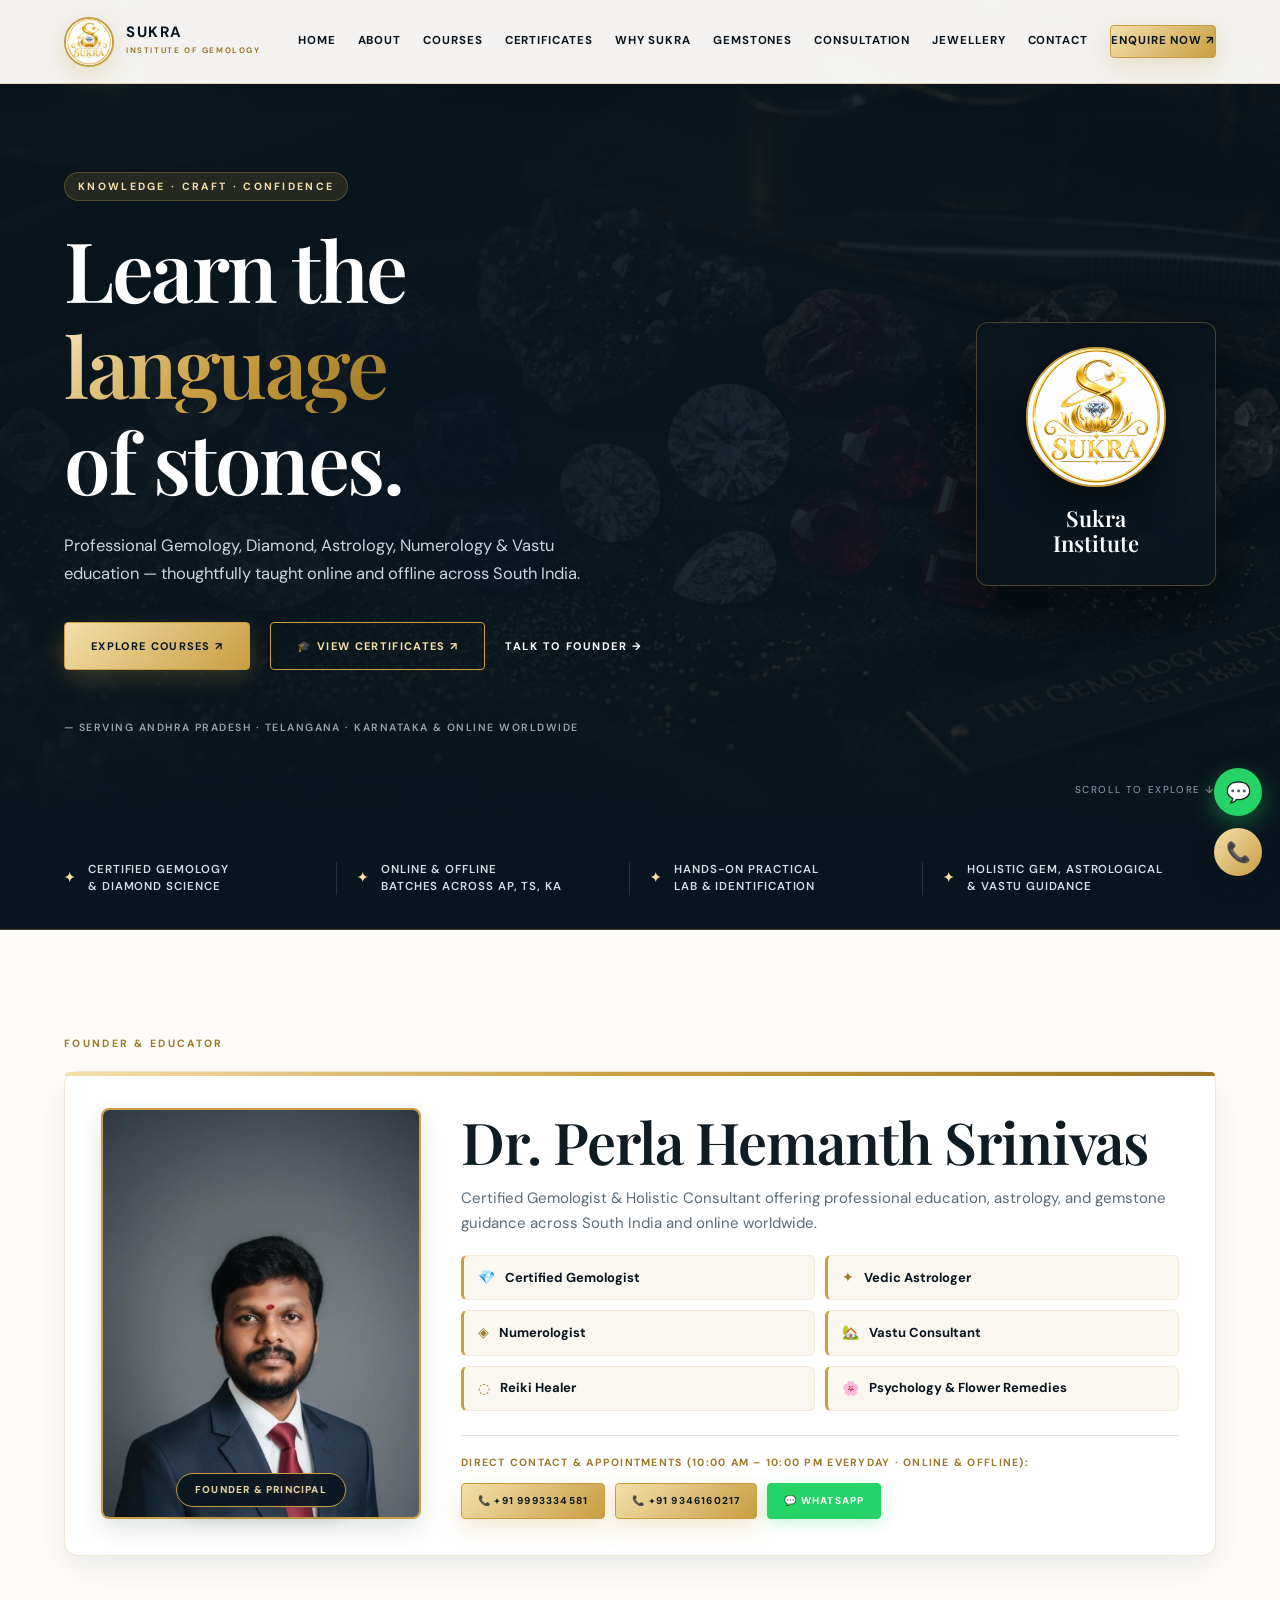
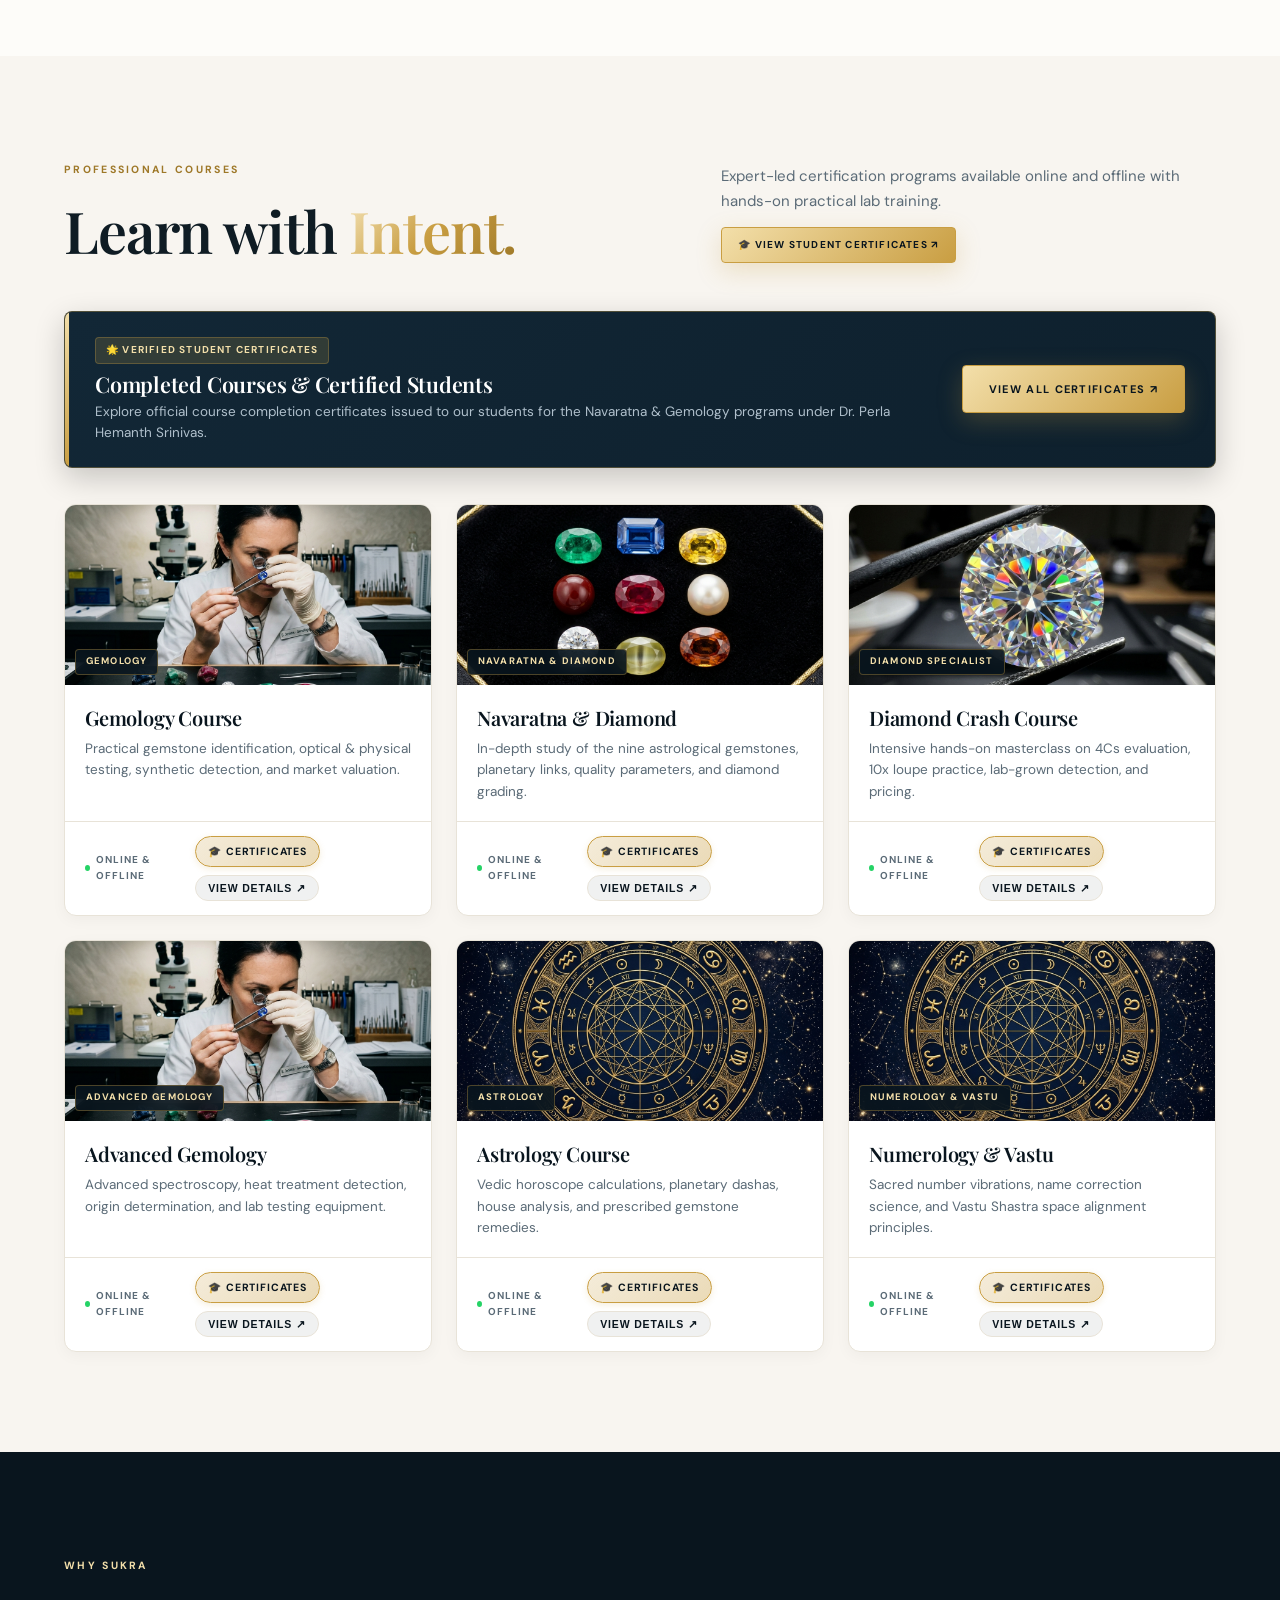
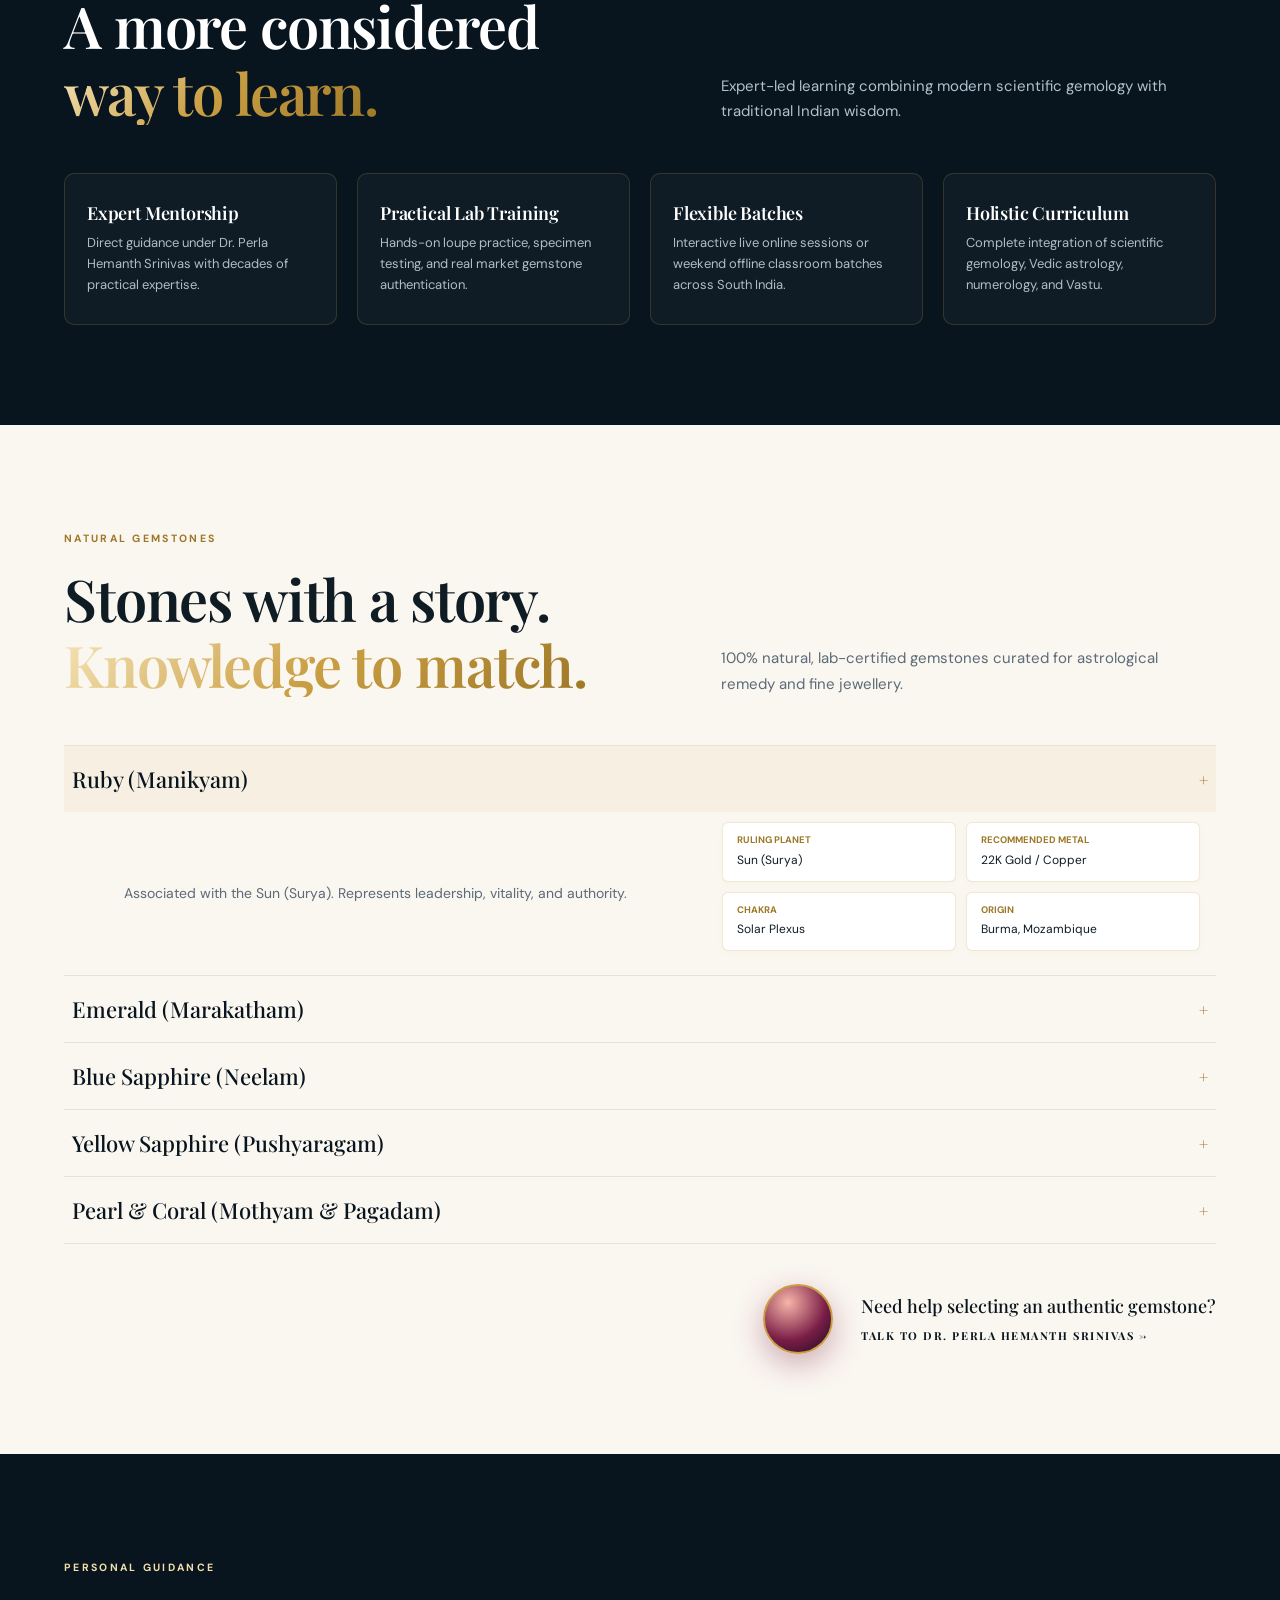
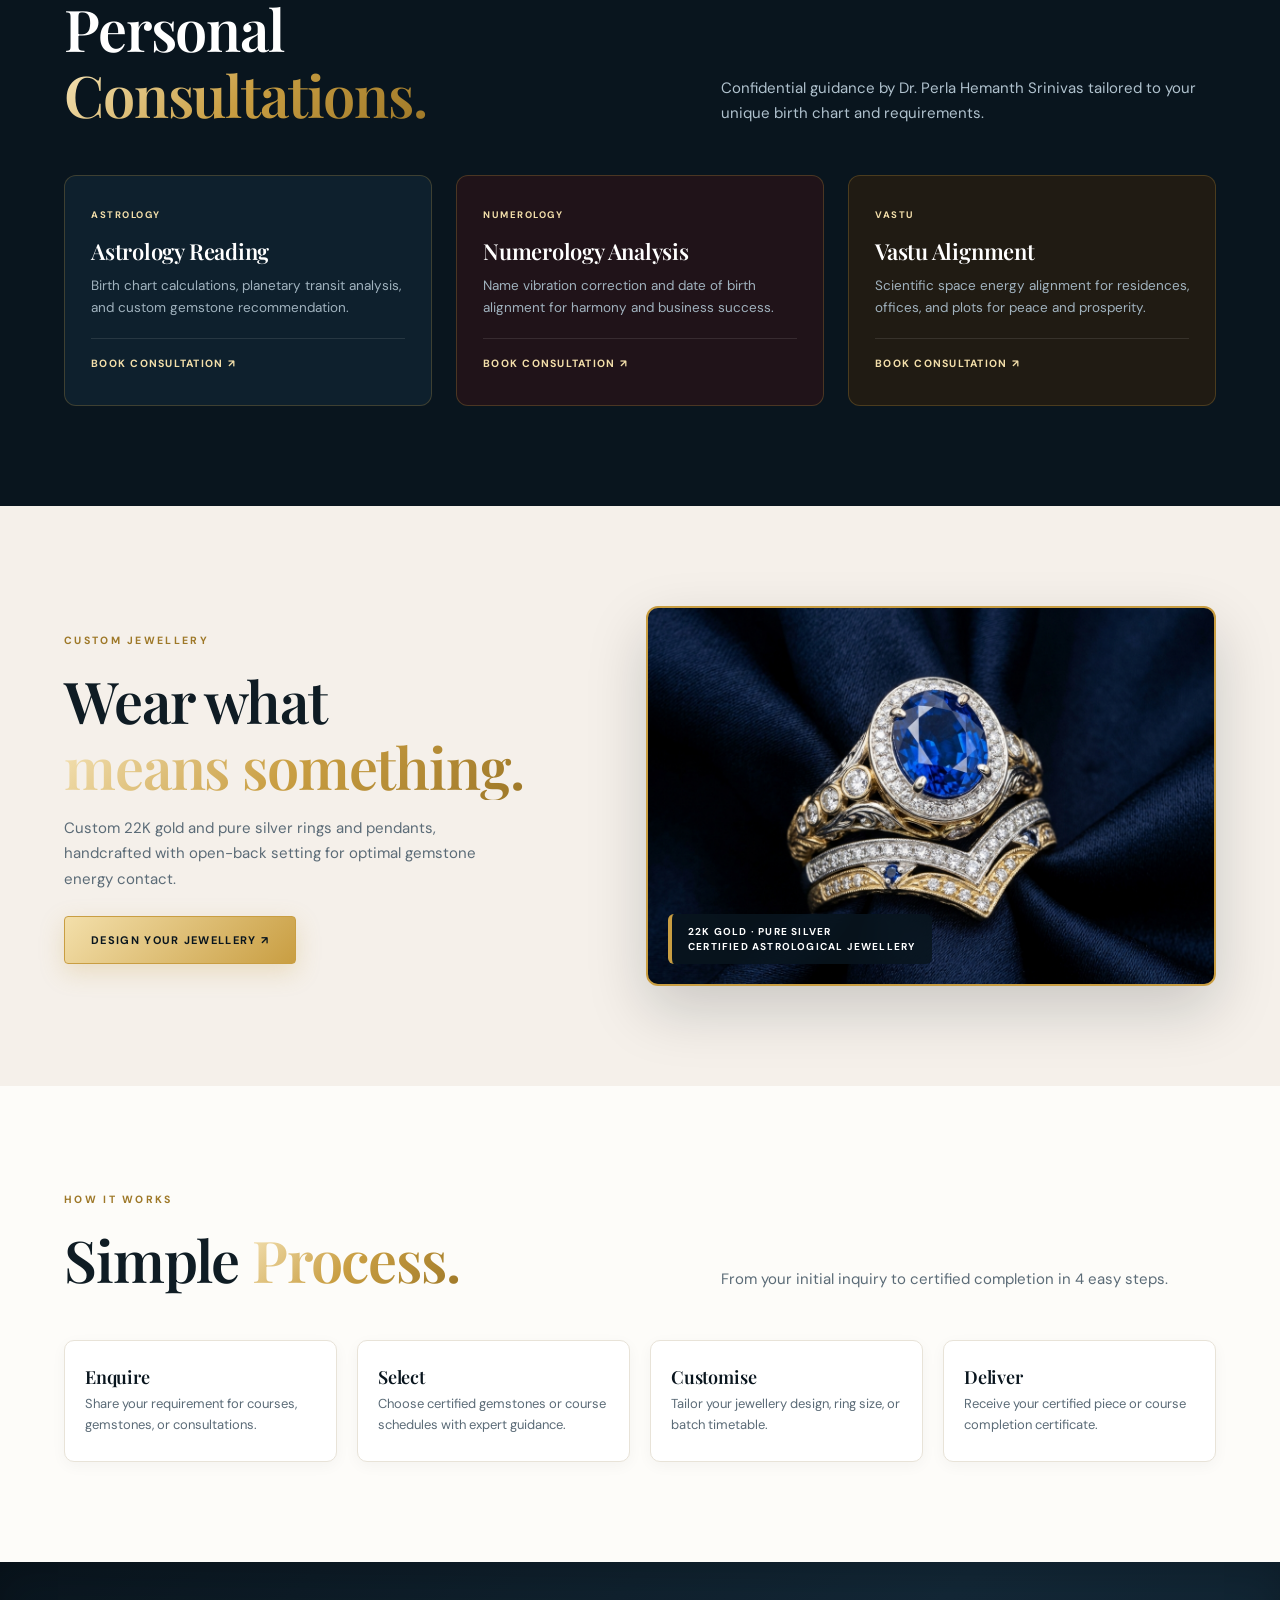
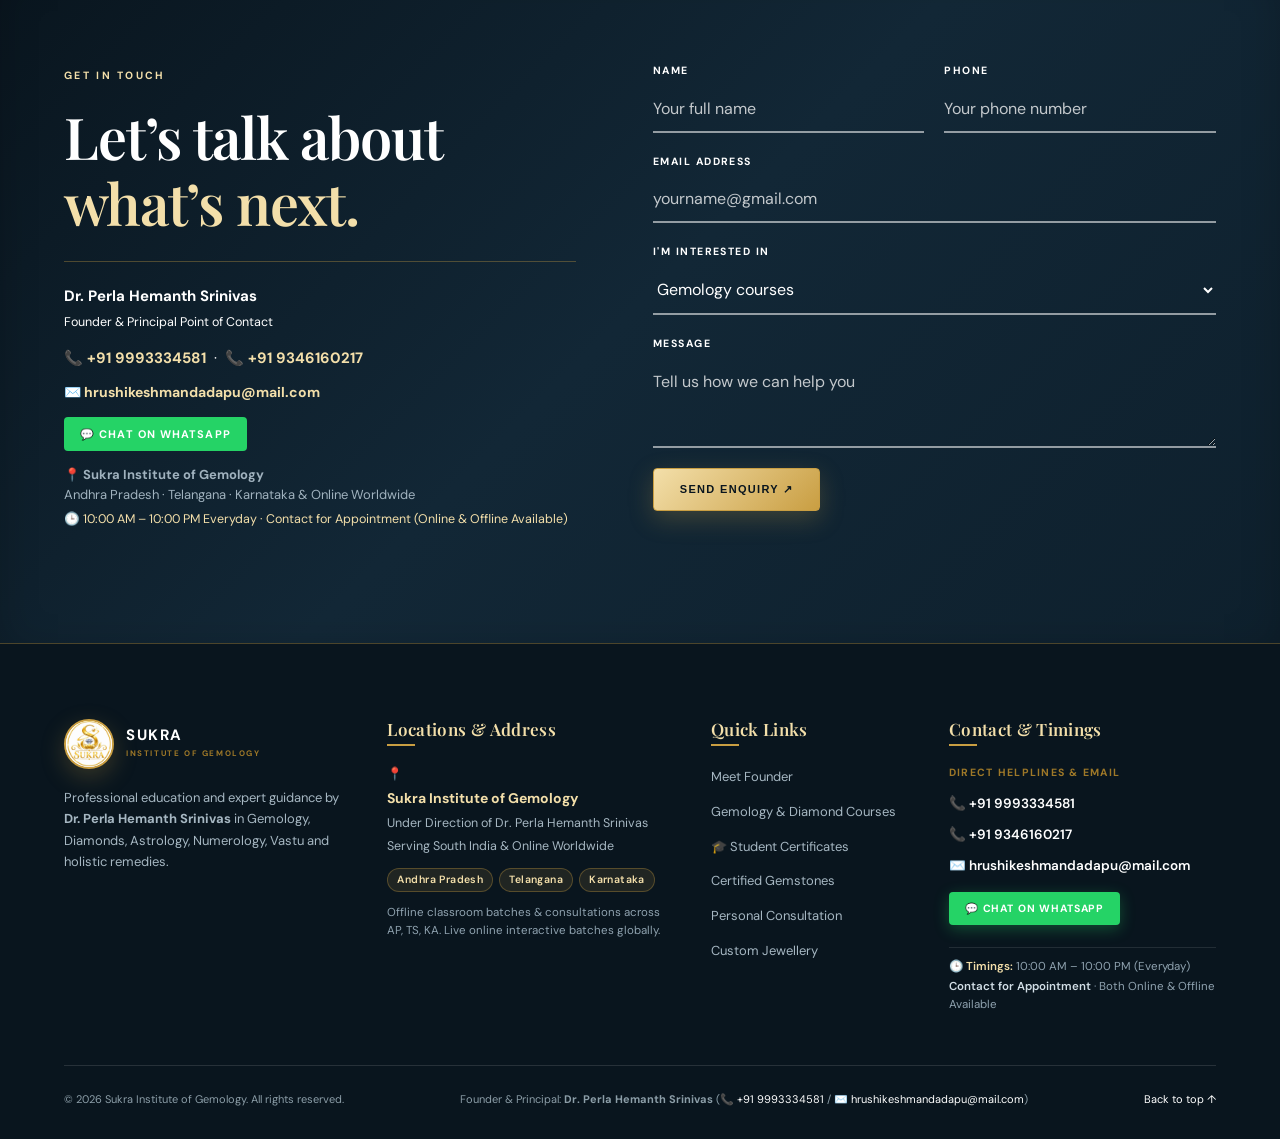
==== commit 006e3487: "Add files via upload" ====
--- a/index.html
+++ b/index.html
@@ -1,425 +1,496 @@
 <!doctype html>
 <html lang="en">
+
 <head>
   <meta charset="UTF-8">
   <meta name="viewport" content="width=device-width,initial-scale=1">
-  <meta name="description" content="Professional Gemology, Diamond, Astrology, Numerology and Vastu education by Dr. Perla Hemanth Srinivas at Sukra Institute of Gemology.">
+  <meta name="description"
+    content="Professional Gemology, Diamond, Astrology, Numerology and Vastu education by Dr. Perla Hemanth Srinivas at Sukra Institute of Gemology.">
   <title>Sukra Institute of Gemology | Learn the Language of Stones</title>
   <link rel="icon" type="image/png" href="logo.png">
   <meta property="og:title" content="Sukra Institute of Gemology">
-  <meta property="og:description" content="Professional Gemology, Diamond, Astrology, Numerology and Vastu education by Sukra Institute of Gemology.">
+  <meta property="og:description"
+    content="Professional Gemology, Diamond, Astrology, Numerology and Vastu education by Sukra Institute of Gemology.">
   <meta property="og:image" content="logo.png">
   <link rel="preconnect" href="https://fonts.googleapis.com">
   <link rel="preconnect" href="https://fonts.gstatic.com" crossorigin>
-  <link href="https://fonts.googleapis.com/css2?family=DM+Sans:ital,wght@0,400;0,500;0,600;0,700;1,400&family=Playfair+Display:ital,wght@0,500;0,600;0,700;1,500&display=swap" rel="stylesheet">
+  <link
+    href="https://fonts.googleapis.com/css2?family=DM+Sans:ital,wght@0,400;0,500;0,600;0,700;1,400&family=Playfair+Display:ital,wght@0,500;0,600;0,700;1,500&display=swap"
+    rel="stylesheet">
   <link rel="stylesheet" href="styles.css">
 </head>
+
 <body>
 
-<!-- SITE HEADER -->
-<header class="site-header">
-  <a class="brand" href="#home">
-    <img src="logo.png" alt="Sukra Institute Logo" class="brand-logo">
-    <span>
-      <strong>SUKRA</strong>
-      <small>INSTITUTE OF GEMOLOGY</small>
-    </span>
-  </a>
-  <button class="menu-toggle" aria-label="Open navigation menu" aria-expanded="false">☰</button>
-  <nav class="nav-links">
-    <a href="#about">About</a>
-    <a href="#courses">Courses</a>
-    <a href="#why-sukra">Why Sukra</a>
-    <a href="#gemstones">Gemstones</a>
-    <a href="#consultation">Consultation</a>
-    <a href="#jewellery">Jewellery</a>
-    <!-- <a href="#faq">FAQ</a> -->
-    <a href="#contact">Contact</a>
-    <a class="button button-small" href="#contact">Enquire now ↗</a>
-  </nav>
-</header>
-
-<main id="home">
-  <!-- HERO SECTION -->
-  <section class="hero">
-    <div class="hero-content">
-      <p class="eyebrow">Knowledge · Craft · Confidence</p>
-      <h1>Learn the <em>language</em><br>of stones.</h1>
-      <p class="hero-copy">Professional Gemology, Diamond, Astrology, Numerology &amp; Vastu education — thoughtfully taught online and offline across South India.</p>
-      <div class="hero-actions">
-        <a class="button" href="#courses">Explore courses ↗</a>
-        <a class="text-link" href="#contact">Talk to Founder →</a>
-      </div>
-      <p class="hero-note">— Serving Andhra Pradesh · Telangana · Karnataka &amp; Online Worldwide</p>
-    </div>
-    <div class="hero-stone">
-      <img src="logo.png" alt="Sukra Institute Emblem" class="hero-logo-img">
+  <!-- SITE HEADER -->
+  <header class="site-header">
+    <a class="brand" href="#home">
+      <img src="logo.png" alt="Sukra Institute Logo" class="brand-logo">
+      <span>
+        <strong>SUKRA</strong>
+        <small>INSTITUTE OF GEMOLOGY</small>
+      </span>
+    </a>
+    <button class="menu-toggle" aria-label="Open navigation menu" aria-expanded="false">☰</button>
+    <nav class="nav-links">
+      <a href="#home">Home</a>
+      <a href="#about">About</a>
+      <a href="#courses">Courses</a>
+      <a href="certificates.html">Certificates</a>
+      <a href="#why-sukra">Why Sukra</a>
+      <a href="#gemstones">Gemstones</a>
+      <a href="#consultation">Consultation</a>
+      <a href="#jewellery">Jewellery</a>
+      <!-- <a href="#faq">FAQ</a> -->
+      <a href="#contact">Contact</a>
+      <a class="button button-small" href="#contact">Enquire now ↗</a>
+    </nav>
+  </header>
+
+  <main id="home">
+    <!-- HERO SECTION -->
+    <section class="hero">
+      <div class="hero-content">
+        <p class="eyebrow">Knowledge · Craft · Confidence</p>
+        <h1>Learn the <em>language</em><br>of stones.</h1>
+        <p class="hero-copy">Professional Gemology, Diamond, Astrology, Numerology &amp; Vastu education — thoughtfully
+          taught online and offline across South India.</p>
+        <div class="hero-actions">
+          <a class="button" href="#courses">Explore courses ↗</a>
+          <a class="button button-outline" href="certificates.html">🎓 View Certificates ↗</a>
+          <a class="text-link" href="#contact">Talk to Founder →</a>
+        </div>
+        <p class="hero-note">— Serving Andhra Pradesh · Telangana · Karnataka &amp; Online Worldwide</p>
+      </div>
+      <div class="hero-stone">
+        <img src="logo.png" alt="Sukra Institute Emblem" class="hero-logo-img">
+        <div>
+          <strong>Sukra<br>Institute</strong>
+        </div>
+      </div>
+      <span class="scroll-cue">Scroll to explore ↓</span>
+    </section>
+
+    <!-- TRUST STRIP -->
+    <section class="trust-strip">
+      <div>Certified Gemology<br>&amp; Diamond Science</div>
+      <div>Online &amp; Offline<br>Batches Across AP, TS, KA</div>
+      <div>Hands-on Practical<br>Lab &amp; Identification</div>
+      <div>Holistic Gem, Astrological<br>&amp; Vastu Guidance</div>
+    </section>
+
+    <!-- SECTION 01: FOUNDER SHOWCASE -->
+    <section class="section founder-section" id="about">
+      <p class="section-kicker">Founder &amp; Educator</p>
+      <div class="founder-card">
+        <div class="founder-img-wrapper">
+          <img src="dr-perla-hemanth-srinivas.jpg" alt="Dr. Perla Hemanth Srinivas" class="founder-photo">
+          <div class="founder-badge-overlay">Founder &amp; Principal</div>
+        </div>
+        <div class="founder-info">
+          <h2>Dr. Perla Hemanth Srinivas</h2>
+          <p class="muted leader-text">Certified Gemologist &amp; Holistic Consultant offering professional education,
+            astrology, and gemstone guidance across South India and online worldwide.</p>
+
+          <div class="specs-grid">
+            <div><span>💎</span> <strong>Certified Gemologist</strong></div>
+            <div><span>✦</span> <strong>Vedic Astrologer</strong></div>
+            <div><span>◈</span> <strong>Numerologist</strong></div>
+            <div><span>🏡</span> <strong>Vastu Consultant</strong></div>
+            <div><span>◌</span> <strong>Reiki Healer</strong></div>
+            <div><span>🌸</span> <strong>Psychology &amp; Flower Remedies</strong></div>
+          </div>
+
+          <div class="founder-contact">
+            <p class="contact-label">Direct Contact &amp; Appointments (10:00 AM – 10:00 PM Everyday · Online &amp;
+              Offline):</p>
+            <div class="phone-buttons">
+              <a href="tel:+919993334581" class="button button-small">📞 +91 9993334581</a>
+              <a href="tel:+919346160217" class="button button-small">📞 +91 9346160217</a>
+              <a href="https://wa.me/919993334581" target="_blank" rel="noopener"
+                class="button button-small whatsapp-button">💬 WhatsApp</a>
+            </div>
+          </div>
+        </div>
+      </div>
+    </section>
+
+    <!-- SECTION 02: COURSES SECTION -->
+    <section class="section courses-section" id="courses">
+      <div class="section-heading">
+        <div>
+          <p class="section-kicker">Professional Courses</p>
+          <h2>Learn with <em>Intent.</em></h2>
+        </div>
+        <div class="courses-heading-actions">
+          <p class="muted">Expert-led certification programs available online and offline with hands-on practical lab
+            training.</p>
+          <a href="certificates.html" class="button button-small cert-banner-action-btn">🎓 View Student Certificates
+            ↗</a>
+        </div>
+      </div>
+
+      <!-- CERTIFICATES SHOWCASE BANNER -->
+      <div class="courses-cert-strip">
+        <div class="cert-strip-info">
+          <span class="cert-strip-badge">🌟 Verified Student Certificates</span>
+          <h3>Completed Courses &amp; Certified Students</h3>
+          <p>Explore official course completion certificates issued to our students for the Navaratna &amp; Gemology
+            programs under Dr. Perla Hemanth Srinivas.</p>
+        </div>
+        <a href="certificates.html" class="button cert-strip-btn">View All Certificates ↗</a>
+      </div>
+
+      <div class="course-grid">
+        <!-- Course 1 -->
+        <article class="course-card">
+          <div class="course-thumb-container">
+            <img src="course_gemology.jpg" alt="Gemology Course" class="course-thumb">
+            <span class="course-tag">Gemology</span>
+          </div>
+          <div class="course-card-body">
+            <h3>Gemology Course</h3>
+            <p>Practical gemstone identification, optical &amp; physical testing, synthetic detection, and market
+              valuation.</p>
+          </div>
+          <footer>
+            <span class="course-mode">Online &amp; Offline</span>
+            <div class="course-btn-group">
+              <a href="certificates.html" class="course-view-cert-link" title="View course certificates">🎓
+                Certificates</a>
+              <button class="course-action-btn" data-course="Gemology Course"
+                data-desc="Complete professional gemology program covering gemstone identification, optical &amp; physical properties, synthetic detection, and market valuation."
+                data-img="course_gemology.jpg">View Details ↗</button>
+            </div>
+          </footer>
+        </article>
+
+        <!-- Course 2 -->
+        <article class="course-card">
+          <div class="course-thumb-container">
+            <img src="course_navaratna.jpg" alt="Navaratna & Diamond Course" class="course-thumb">
+            <span class="course-tag">Navaratna &amp; Diamond</span>
+          </div>
+          <div class="course-card-body">
+            <h3>Navaratna &amp; Diamond</h3>
+            <p>In-depth study of the nine astrological gemstones, planetary links, quality parameters, and diamond
+              grading.</p>
+          </div>
+          <footer>
+            <span class="course-mode">Online &amp; Offline</span>
+            <div class="course-btn-group">
+              <a href="certificates.html" class="course-view-cert-link"
+                title="View student certificates for Navaratna Course">🎓 Certificates</a>
+              <button class="course-action-btn" data-course="Navaratna &amp; Diamond Course"
+                data-desc="In-depth study of the nine astrological gemstones (Navaratnas), their planetary associations, quality parameters, and diamond grading fundamentals."
+                data-img="course_navaratna.jpg">View Details ↗</button>
+            </div>
+          </footer>
+        </article>
+
+        <!-- Course 3 -->
+        <article class="course-card">
+          <div class="course-thumb-container">
+            <img src="course_diamond.jpg" alt="Diamond Crash Course" class="course-thumb">
+            <span class="course-tag">Diamond Specialist</span>
+          </div>
+          <div class="course-card-body">
+            <h3>Diamond Crash Course</h3>
+            <p>Intensive hands-on masterclass on 4Cs evaluation, 10x loupe practice, lab-grown detection, and pricing.
+            </p>
+          </div>
+          <footer>
+            <span class="course-mode">Online &amp; Offline</span>
+            <div class="course-btn-group">
+              <a href="certificates.html" class="course-view-cert-link" title="View course certificates">🎓
+                Certificates</a>
+              <button class="course-action-btn" data-course="Diamond Crash Course"
+                data-desc="Fast-track intensive course focusing on practical diamond evaluation, loupe examination, detecting lab-grown diamonds, and market pricing."
+                data-img="course_diamond.jpg">View Details ↗</button>
+            </div>
+          </footer>
+        </article>
+
+        <!-- Course 4 -->
+        <article class="course-card">
+          <div class="course-thumb-container">
+            <img src="course_gemology.jpg" alt="Advanced Gemology" class="course-thumb">
+            <span class="course-tag">Advanced Gemology</span>
+          </div>
+          <div class="course-card-body">
+            <h3>Advanced Gemology</h3>
+            <p>Advanced spectroscopy, heat treatment detection, origin determination, and lab testing equipment.</p>
+          </div>
+          <footer>
+            <span class="course-mode">Online &amp; Offline</span>
+            <div class="course-btn-group">
+              <a href="certificates.html" class="course-view-cert-link" title="View course certificates">🎓
+                Certificates</a>
+              <button class="course-action-btn" data-course="Advanced Gemology Course"
+                data-desc="Advanced masterclass for jewellers and gemologists. Master laboratory testing equipment, heat treatment detection, irradiation, and clarity enhancement analysis."
+                data-img="course_gemology.jpg">View Details ↗</button>
+            </div>
+          </footer>
+        </article>
+
+        <!-- Course 5 -->
+        <article class="course-card">
+          <div class="course-thumb-container">
+            <img src="course_astrology.jpg" alt="Astrology Courses" class="course-thumb">
+            <span class="course-tag">Astrology</span>
+          </div>
+          <div class="course-card-body">
+            <h3>Astrology Course</h3>
+            <p>Vedic horoscope calculations, planetary dashas, house analysis, and prescribed gemstone remedies.</p>
+          </div>
+          <footer>
+            <span class="course-mode">Online &amp; Offline</span>
+            <div class="course-btn-group">
+              <a href="certificates.html" class="course-view-cert-link" title="View course certificates">🎓
+                Certificates</a>
+              <button class="course-action-btn" data-course="Astrology Course"
+                data-desc="Comprehensive Vedic astrology curriculum covering birth chart calculation, house placements, planetary transit analysis, and prescribed gemstone remedies."
+                data-img="course_astrology.jpg">View Details ↗</button>
+            </div>
+          </footer>
+        </article>
+
+        <!-- Course 6 -->
+        <article class="course-card">
+          <div class="course-thumb-container">
+            <img src="course_astrology.jpg" alt="Numerology & Vastu" class="course-thumb">
+            <span class="course-tag">Numerology &amp; Vastu</span>
+          </div>
+          <div class="course-card-body">
+            <h3>Numerology &amp; Vastu</h3>
+            <p>Sacred number vibrations, name correction science, and Vastu Shastra space alignment principles.</p>
+          </div>
+          <footer>
+            <span class="course-mode">Online &amp; Offline</span>
+            <div class="course-btn-group">
+              <a href="certificates.html" class="course-view-cert-link" title="View course certificates">🎓
+                Certificates</a>
+              <button class="course-action-btn" data-course="Numerology &amp; Vastu Course"
+                data-desc="Dual specialization in Chaldean &amp; Pythagorean Numerology name corrections along with Vastu Shastra principles for residential and commercial spaces."
+                data-img="course_astrology.jpg">View Details ↗</button>
+            </div>
+          </footer>
+        </article>
+      </div>
+    </section>
+
+    <!-- SECTION 03: WHY SUKRA -->
+    <section class="section dark-section" id="why-sukra">
+      <div class="section-heading">
+        <div>
+          <p class="section-kicker">Why Sukra</p>
+          <h2>A more considered<br><em>way to learn.</em></h2>
+        </div>
+        <p>Expert-led learning combining modern scientific gemology with traditional Indian wisdom.</p>
+      </div>
+      <div class="why-grid">
+        <div class="why-card">
+          <h3>Expert Mentorship</h3>
+          <p>Direct guidance under Dr. Perla Hemanth Srinivas with decades of practical expertise.</p>
+        </div>
+        <div class="why-card">
+          <h3>Practical Lab Training</h3>
+          <p>Hands-on loupe practice, specimen testing, and real market gemstone authentication.</p>
+        </div>
+        <div class="why-card">
+          <h3>Flexible Batches</h3>
+          <p>Interactive live online sessions or weekend offline classroom batches across South India.</p>
+        </div>
+        <div class="why-card">
+          <h3>Holistic Curriculum</h3>
+          <p>Complete integration of scientific gemology, Vedic astrology, numerology, and Vastu.</p>
+        </div>
+      </div>
+    </section>
+
+    <!-- SECTION 04: GEMSTONES COLLECTION -->
+    <section class="section cream" id="gemstones">
+      <div class="section-heading">
+        <div>
+          <p class="section-kicker">Natural Gemstones</p>
+          <h2>Stones with a story.<br><em>Knowledge to match.</em></h2>
+        </div>
+        <p class="muted">100% natural, lab-certified gemstones curated for astrological remedy and fine jewellery.</p>
+      </div>
+
+      <div class="stone-list">
+        <!-- Gem 1 -->
+        <details class="stone-item" open>
+          <summary>
+            <strong>Ruby (Manikyam)</strong>
+            <span>+</span>
+          </summary>
+          <div class="stone-detail-panel">
+            <p>Associated with the Sun (Surya). Represents leadership, vitality, and authority.</p>
+            <div class="stone-meta">
+              <div><span>Ruling Planet</span> Sun (Surya)</div>
+              <div><span>Recommended Metal</span> 22K Gold / Copper</div>
+              <div><span>Chakra</span> Solar Plexus</div>
+              <div><span>Origin</span> Burma, Mozambique</div>
+            </div>
+          </div>
+        </details>
+
+        <!-- Gem 2 -->
+        <details class="stone-item">
+          <summary>
+            <strong>Emerald (Marakatham)</strong>
+            <span>+</span>
+          </summary>
+          <div class="stone-detail-panel">
+            <p>Associated with Mercury (Budha). Enhances intellect, business acumen, and memory power.</p>
+            <div class="stone-meta">
+              <div><span>Ruling Planet</span> Mercury (Budha)</div>
+              <div><span>Recommended Metal</span> Gold / Silver</div>
+              <div><span>Chakra</span> Heart (Anahata)</div>
+              <div><span>Origin</span> Zambia, Colombia</div>
+            </div>
+          </div>
+        </details>
+
+        <!-- Gem 3 -->
+        <details class="stone-item">
+          <summary>
+            <strong>Blue Sapphire (Neelam)</strong>
+            <span>+</span>
+          </summary>
+          <div class="stone-detail-panel">
+            <p>Associated with Saturn (Shani). Powerful gemstone providing rapid focus, discipline, and career growth.
+            </p>
+            <div class="stone-meta">
+              <div><span>Ruling Planet</span> Saturn (Shani)</div>
+              <div><span>Recommended Metal</span> Silver / Platinum</div>
+              <div><span>Chakra</span> Third Eye (Ajna)</div>
+              <div><span>Origin</span> Ceylon, Kashmir</div>
+            </div>
+          </div>
+        </details>
+
+        <!-- Gem 4 -->
+        <details class="stone-item">
+          <summary>
+            <strong>Yellow Sapphire (Pushyaragam)</strong>
+            <span>+</span>
+          </summary>
+          <div class="stone-detail-panel">
+            <p>Associated with Jupiter (Guru). Brings divine wisdom, prosperity, and academic success.</p>
+            <div class="stone-meta">
+              <div><span>Ruling Planet</span> Jupiter (Guru)</div>
+              <div><span>Recommended Metal</span> 22K Yellow Gold</div>
+              <div><span>Chakra</span> Manipura</div>
+              <div><span>Origin</span> Ceylon (Sri Lanka)</div>
+            </div>
+          </div>
+        </details>
+
+        <!-- Gem 5 -->
+        <details class="stone-item">
+          <summary>
+            <strong>Pearl &amp; Coral (Mothyam &amp; Pagadam)</strong>
+            <span>+</span>
+          </summary>
+          <div class="stone-detail-panel">
+            <p>Natural Pearls for emotional calm (Moon) and Red Coral for vitality and physical strength (Mars).</p>
+            <div class="stone-meta">
+              <div><span>Ruling Planets</span> Moon &amp; Mars</div>
+              <div><span>Recommended Metal</span> Silver &amp; Gold</div>
+              <div><span>Certification</span> 100% Lab Tested</div>
+              <div><span>Quality</span> Natural &amp; Untreated</div>
+            </div>
+          </div>
+        </details>
+      </div>
+
+      <div class="gem-note">
+        <div></div>
+        <p>Need help selecting an authentic gemstone?<br><a class="text-link dark-link" href="#contact">Talk to Dr.
+            Perla Hemanth Srinivas →</a></p>
+      </div>
+    </section>
+
+    <!-- SECTION 05: CONSULTATION -->
+    <section class="section dark-section" id="consultation">
+      <div class="section-heading">
+        <div>
+          <p class="section-kicker">Personal Guidance</p>
+          <h2>Personal <em>Consultations.</em></h2>
+        </div>
+        <p>Confidential guidance by Dr. Perla Hemanth Srinivas tailored to your unique birth chart and requirements.</p>
+      </div>
+
+      <div class="consult-grid">
+        <article class="consult-card consult-astro">
+          <small>Astrology</small>
+          <h3>Astrology Reading</h3>
+          <p>Birth chart calculations, planetary transit analysis, and custom gemstone recommendation.</p>
+          <a class="consult-link" href="#contact">Book consultation ↗</a>
+        </article>
+
+        <article class="consult-card consult-numero">
+          <small>Numerology</small>
+          <h3>Numerology Analysis</h3>
+          <p>Name vibration correction and date of birth alignment for harmony and business success.</p>
+          <a class="consult-link" href="#contact">Book consultation ↗</a>
+        </article>
+
+        <article class="consult-card consult-vastu">
+          <small>Vastu</small>
+          <h3>Vastu Alignment</h3>
+          <p>Scientific space energy alignment for residences, offices, and plots for peace and prosperity.</p>
+          <a class="consult-link" href="#contact">Book consultation ↗</a>
+        </article>
+      </div>
+    </section>
+
+    <!-- SECTION 06: JEWELLERY -->
+    <section class="section jewellery" id="jewellery">
       <div>
-        <strong>Sukra<br>Institute</strong>
-      </div>
-    </div>
-    <span class="scroll-cue">Scroll to explore ↓</span>
-  </section>
-
-  <!-- TRUST STRIP -->
-  <section class="trust-strip">
-    <div>Certified Gemology<br>&amp; Diamond Science</div>
-    <div>Online &amp; Offline<br>Batches Across AP, TS, KA</div>
-    <div>Hands-on Practical<br>Lab &amp; Identification</div>
-    <div>Holistic Gem, Astrological<br>&amp; Vastu Guidance</div>
-  </section>
-
-  <!-- SECTION 01: FOUNDER SHOWCASE -->
-  <section class="section founder-section" id="about">
-    <p class="section-kicker">Founder &amp; Educator</p>
-    <div class="founder-card">
-      <div class="founder-img-wrapper">
-        <img src="dr-perla-hemanth-srinivas.jpg" alt="Dr. Perla Hemanth Srinivas" class="founder-photo">
-        <div class="founder-badge-overlay">Founder &amp; Principal</div>
-      </div>
-      <div class="founder-info">
-        <h2>Dr. Perla Hemanth Srinivas</h2>
-        <p class="muted leader-text">Certified Gemologist &amp; Holistic Consultant offering professional education, astrology, and gemstone guidance across South India and online worldwide.</p>
-        
-        <div class="specs-grid">
-          <div><span>💎</span> <strong>Certified Gemologist</strong></div>
-          <div><span>✦</span> <strong>Vedic Astrologer</strong></div>
-          <div><span>◈</span> <strong>Numerologist</strong></div>
-          <div><span>🏡</span> <strong>Vastu Consultant</strong></div>
-          <div><span>◌</span> <strong>Reiki Healer</strong></div>
-          <div><span>🌸</span> <strong>Psychology &amp; Flower Remedies</strong></div>
-        </div>
-
-        <div class="founder-contact">
-          <p class="contact-label">Direct Contact &amp; Appointments (10:00 AM – 10:00 PM Everyday · Online &amp; Offline):</p>
-          <div class="phone-buttons">
-            <a href="tel:+919993334581" class="button button-small">📞 +91 9993334581</a>
-            <a href="tel:+919346160217" class="button button-small">📞 +91 9346160217</a>
-            <a href="https://wa.me/919993334581" target="_blank" rel="noopener" class="button button-small whatsapp-button">💬 WhatsApp</a>
-          </div>
-        </div>
-      </div>
-    </div>
-  </section>
-
-  <!-- SECTION 02: COURSES SECTION -->
-  <section class="section courses-section" id="courses">
-    <div class="section-heading">
-      <div>
-        <p class="section-kicker">Professional Courses</p>
-        <h2>Learn with <em>Intent.</em></h2>
-      </div>
-      <p class="muted">Expert-led certification programs available online and offline with hands-on practical lab training.</p>
-    </div>
-    
-    <div class="course-grid">
-      <!-- Course 1 -->
-      <article class="course-card">
-        <div class="course-thumb-container">
-          <img src="course_gemology.jpg" alt="Gemology Course" class="course-thumb">
-          <span class="course-tag">Gemology</span>
-        </div>
-        <div class="course-card-body">
-          <h3>Gemology Course</h3>
-          <p>Practical gemstone identification, optical &amp; physical testing, synthetic detection, and market valuation.</p>
-        </div>
-        <footer>
-          <span class="course-mode">Online &amp; Offline</span>
-          <button class="course-action-btn" data-course="Gemology Course" data-desc="Complete professional gemology program covering gemstone identification, optical &amp; physical properties, synthetic detection, and market valuation." data-img="course_gemology.jpg">View Details ↗</button>
-        </footer>
-      </article>
-
-      <!-- Course 2 -->
-      <article class="course-card">
-        <div class="course-thumb-container">
-          <img src="course_navaratna.jpg" alt="Navaratna & Diamond Course" class="course-thumb">
-          <span class="course-tag">Navaratna &amp; Diamond</span>
-        </div>
-        <div class="course-card-body">
-          <h3>Navaratna &amp; Diamond</h3>
-          <p>In-depth study of the nine astrological gemstones, planetary links, quality parameters, and diamond grading.</p>
-        </div>
-        <footer>
-          <span class="course-mode">Online &amp; Offline</span>
-          <button class="course-action-btn" data-course="Navaratna &amp; Diamond Course" data-desc="In-depth study of the nine astrological gemstones (Navaratnas), their planetary associations, quality parameters, and diamond grading fundamentals." data-img="course_navaratna.jpg">View Details ↗</button>
-        </footer>
-      </article>
-
-      <!-- Course 3 -->
-      <article class="course-card">
-        <div class="course-thumb-container">
-          <img src="course_diamond.jpg" alt="Diamond Crash Course" class="course-thumb">
-          <span class="course-tag">Diamond Specialist</span>
-        </div>
-        <div class="course-card-body">
-          <h3>Diamond Crash Course</h3>
-          <p>Intensive hands-on masterclass on 4Cs evaluation, 10x loupe practice, lab-grown detection, and pricing.</p>
-        </div>
-        <footer>
-          <span class="course-mode">Online &amp; Offline</span>
-          <button class="course-action-btn" data-course="Diamond Crash Course" data-desc="Fast-track intensive course focusing on practical diamond evaluation, loupe examination, detecting lab-grown diamonds, and market pricing." data-img="course_diamond.jpg">View Details ↗</button>
-        </footer>
-      </article>
-
-      <!-- Course 4 -->
-      <article class="course-card">
-        <div class="course-thumb-container">
-          <img src="course_gemology.jpg" alt="Advanced Gemology" class="course-thumb">
-          <span class="course-tag">Advanced Gemology</span>
-        </div>
-        <div class="course-card-body">
-          <h3>Advanced Gemology</h3>
-          <p>Advanced spectroscopy, heat treatment detection, origin determination, and lab testing equipment.</p>
-        </div>
-        <footer>
-          <span class="course-mode">Online &amp; Offline</span>
-          <button class="course-action-btn" data-course="Advanced Gemology Course" data-desc="Advanced masterclass for jewellers and gemologists. Master laboratory testing equipment, heat treatment detection, irradiation, and clarity enhancement analysis." data-img="course_gemology.jpg">View Details ↗</button>
-        </footer>
-      </article>
-
-      <!-- Course 5 -->
-      <article class="course-card">
-        <div class="course-thumb-container">
-          <img src="course_astrology.jpg" alt="Astrology Courses" class="course-thumb">
-          <span class="course-tag">Astrology</span>
-        </div>
-        <div class="course-card-body">
-          <h3>Astrology Course</h3>
-          <p>Vedic horoscope calculations, planetary dashas, house analysis, and prescribed gemstone remedies.</p>
-        </div>
-        <footer>
-          <span class="course-mode">Online &amp; Offline</span>
-          <button class="course-action-btn" data-course="Astrology Course" data-desc="Comprehensive Vedic astrology curriculum covering birth chart calculation, house placements, planetary transit analysis, and prescribed gemstone remedies." data-img="course_astrology.jpg">View Details ↗</button>
-        </footer>
-      </article>
-
-      <!-- Course 6 -->
-      <article class="course-card">
-        <div class="course-thumb-container">
-          <img src="course_astrology.jpg" alt="Numerology & Vastu" class="course-thumb">
-          <span class="course-tag">Numerology &amp; Vastu</span>
-        </div>
-        <div class="course-card-body">
-          <h3>Numerology &amp; Vastu</h3>
-          <p>Sacred number vibrations, name correction science, and Vastu Shastra space alignment principles.</p>
-        </div>
-        <footer>
-          <span class="course-mode">Online &amp; Offline</span>
-          <button class="course-action-btn" data-course="Numerology &amp; Vastu Course" data-desc="Dual specialization in Chaldean &amp; Pythagorean Numerology name corrections along with Vastu Shastra principles for residential and commercial spaces." data-img="course_astrology.jpg">View Details ↗</button>
-        </footer>
-      </article>
-    </div>
-  </section>
-
-  <!-- SECTION 03: WHY SUKRA -->
-  <section class="section dark-section" id="why-sukra">
-    <div class="section-heading">
-      <div>
-        <p class="section-kicker">Why Sukra</p>
-        <h2>A more considered<br><em>way to learn.</em></h2>
-      </div>
-      <p>Expert-led learning combining modern scientific gemology with traditional Indian wisdom.</p>
-    </div>
-    <div class="why-grid">
-      <div class="why-card">
-        <h3>Expert Mentorship</h3>
-        <p>Direct guidance under Dr. Perla Hemanth Srinivas with decades of practical expertise.</p>
-      </div>
-      <div class="why-card">
-        <h3>Practical Lab Training</h3>
-        <p>Hands-on loupe practice, specimen testing, and real market gemstone authentication.</p>
-      </div>
-      <div class="why-card">
-        <h3>Flexible Batches</h3>
-        <p>Interactive live online sessions or weekend offline classroom batches across South India.</p>
-      </div>
-      <div class="why-card">
-        <h3>Holistic Curriculum</h3>
-        <p>Complete integration of scientific gemology, Vedic astrology, numerology, and Vastu.</p>
-      </div>
-    </div>
-  </section>
-
-  <!-- SECTION 04: GEMSTONES COLLECTION -->
-  <section class="section cream" id="gemstones">
-    <div class="section-heading">
-      <div>
-        <p class="section-kicker">Natural Gemstones</p>
-        <h2>Stones with a story.<br><em>Knowledge to match.</em></h2>
-      </div>
-      <p class="muted">100% natural, lab-certified gemstones curated for astrological remedy and fine jewellery.</p>
-    </div>
-
-    <div class="stone-list">
-      <!-- Gem 1 -->
-      <details class="stone-item" open>
-        <summary>
-          <strong>Ruby (Manikyam)</strong>
-          <span>+</span>
-        </summary>
-        <div class="stone-detail-panel">
-          <p>Associated with the Sun (Surya). Represents leadership, vitality, and authority.</p>
-          <div class="stone-meta">
-            <div><span>Ruling Planet</span> Sun (Surya)</div>
-            <div><span>Recommended Metal</span> 22K Gold / Copper</div>
-            <div><span>Chakra</span> Solar Plexus</div>
-            <div><span>Origin</span> Burma, Mozambique</div>
-          </div>
-        </div>
-      </details>
-
-      <!-- Gem 2 -->
-      <details class="stone-item">
-        <summary>
-          <strong>Emerald (Marakatham)</strong>
-          <span>+</span>
-        </summary>
-        <div class="stone-detail-panel">
-          <p>Associated with Mercury (Budha). Enhances intellect, business acumen, and memory power.</p>
-          <div class="stone-meta">
-            <div><span>Ruling Planet</span> Mercury (Budha)</div>
-            <div><span>Recommended Metal</span> Gold / Silver</div>
-            <div><span>Chakra</span> Heart (Anahata)</div>
-            <div><span>Origin</span> Zambia, Colombia</div>
-          </div>
-        </div>
-      </details>
-
-      <!-- Gem 3 -->
-      <details class="stone-item">
-        <summary>
-          <strong>Blue Sapphire (Neelam)</strong>
-          <span>+</span>
-        </summary>
-        <div class="stone-detail-panel">
-          <p>Associated with Saturn (Shani). Powerful gemstone providing rapid focus, discipline, and career growth.</p>
-          <div class="stone-meta">
-            <div><span>Ruling Planet</span> Saturn (Shani)</div>
-            <div><span>Recommended Metal</span> Silver / Platinum</div>
-            <div><span>Chakra</span> Third Eye (Ajna)</div>
-            <div><span>Origin</span> Ceylon, Kashmir</div>
-          </div>
-        </div>
-      </details>
-
-      <!-- Gem 4 -->
-      <details class="stone-item">
-        <summary>
-          <strong>Yellow Sapphire (Pushyaragam)</strong>
-          <span>+</span>
-        </summary>
-        <div class="stone-detail-panel">
-          <p>Associated with Jupiter (Guru). Brings divine wisdom, prosperity, and academic success.</p>
-          <div class="stone-meta">
-            <div><span>Ruling Planet</span> Jupiter (Guru)</div>
-            <div><span>Recommended Metal</span> 22K Yellow Gold</div>
-            <div><span>Chakra</span> Manipura</div>
-            <div><span>Origin</span> Ceylon (Sri Lanka)</div>
-          </div>
-        </div>
-      </details>
-
-      <!-- Gem 5 -->
-      <details class="stone-item">
-        <summary>
-          <strong>Pearl &amp; Coral (Mothyam &amp; Pagadam)</strong>
-          <span>+</span>
-        </summary>
-        <div class="stone-detail-panel">
-          <p>Natural Pearls for emotional calm (Moon) and Red Coral for vitality and physical strength (Mars).</p>
-          <div class="stone-meta">
-            <div><span>Ruling Planets</span> Moon &amp; Mars</div>
-            <div><span>Recommended Metal</span> Silver &amp; Gold</div>
-            <div><span>Certification</span> 100% Lab Tested</div>
-            <div><span>Quality</span> Natural &amp; Untreated</div>
-          </div>
-        </div>
-      </details>
-    </div>
-
-    <div class="gem-note">
-      <div></div>
-      <p>Need help selecting an authentic gemstone?<br><a class="text-link dark-link" href="#contact">Talk to Dr. Perla Hemanth Srinivas →</a></p>
-    </div>
-  </section>
-
-  <!-- SECTION 05: CONSULTATION -->
-  <section class="section dark-section" id="consultation">
-    <div class="section-heading">
-      <div>
-        <p class="section-kicker">Personal Guidance</p>
-        <h2>Personal <em>Consultations.</em></h2>
-      </div>
-      <p>Confidential guidance by Dr. Perla Hemanth Srinivas tailored to your unique birth chart and requirements.</p>
-    </div>
-    
-    <div class="consult-grid">
-      <article class="consult-card consult-astro">
-        <small>Astrology</small>
-        <h3>Astrology Reading</h3>
-        <p>Birth chart calculations, planetary transit analysis, and custom gemstone recommendation.</p>
-        <a class="consult-link" href="#contact">Book consultation ↗</a>
-      </article>
-
-      <article class="consult-card consult-numero">
-        <small>Numerology</small>
-        <h3>Numerology Analysis</h3>
-        <p>Name vibration correction and date of birth alignment for harmony and business success.</p>
-        <a class="consult-link" href="#contact">Book consultation ↗</a>
-      </article>
-
-      <article class="consult-card consult-vastu">
-        <small>Vastu</small>
-        <h3>Vastu Alignment</h3>
-        <p>Scientific space energy alignment for residences, offices, and plots for peace and prosperity.</p>
-        <a class="consult-link" href="#contact">Book consultation ↗</a>
-      </article>
-    </div>
-  </section>
-
-  <!-- SECTION 06: JEWELLERY -->
-  <section class="section jewellery" id="jewellery">
-    <div>
-      <p class="section-kicker">Custom Jewellery</p>
-      <h2>Wear what<br><em>means something.</em></h2>
-      <p class="muted intro">Custom 22K gold and pure silver rings and pendants, handcrafted with open-back setting for optimal gemstone energy contact.</p>
-      <a class="button" href="#contact">Design your jewellery ↗</a>
-    </div>
-    <div class="jewel-image">
-      <span>22K Gold · Pure Silver<br>Certified Astrological Jewellery</span>
-    </div>
-  </section>
-
-  <!-- SECTION 07: PROCESS -->
-  <section class="section process">
-    <div class="section-heading">
-      <div>
-        <p class="section-kicker">How It Works</p>
-        <h2>Simple <em>Process.</em></h2>
-      </div>
-      <p class="muted">From your initial inquiry to certified completion in 4 easy steps.</p>
-    </div>
-    <div class="process-grid">
-      <div class="process-card">
-        <h3>Enquire</h3>
-        <p>Share your requirement for courses, gemstones, or consultations.</p>
-      </div>
-      <div class="process-card">
-        <h3>Select</h3>
-        <p>Choose certified gemstones or course schedules with expert guidance.</p>
-      </div>
-      <div class="process-card">
-        <h3>Customise</h3>
-        <p>Tailor your jewellery design, ring size, or batch timetable.</p>
-      </div>
-      <div class="process-card">
-        <h3>Deliver</h3>
-        <p>Receive your certified piece or course completion certificate.</p>
-      </div>
-    </div>
-  </section>
-
-  <!-- 
+        <p class="section-kicker">Custom Jewellery</p>
+        <h2>Wear what<br><em>means something.</em></h2>
+        <p class="muted intro">Custom 22K gold and pure silver rings and pendants, handcrafted with open-back setting
+          for optimal gemstone energy contact.</p>
+        <a class="button" href="#contact">Design your jewellery ↗</a>
+      </div>
+      <div class="jewel-image">
+        <span>22K Gold · Pure Silver<br>Certified Astrological Jewellery</span>
+      </div>
+    </section>
+
+    <!-- SECTION 07: PROCESS -->
+    <section class="section process">
+      <div class="section-heading">
+        <div>
+          <p class="section-kicker">How It Works</p>
+          <h2>Simple <em>Process.</em></h2>
+        </div>
+        <p class="muted">From your initial inquiry to certified completion in 4 easy steps.</p>
+      </div>
+      <div class="process-grid">
+        <div class="process-card">
+          <h3>Enquire</h3>
+          <p>Share your requirement for courses, gemstones, or consultations.</p>
+        </div>
+        <div class="process-card">
+          <h3>Select</h3>
+          <p>Choose certified gemstones or course schedules with expert guidance.</p>
+        </div>
+        <div class="process-card">
+          <h3>Customise</h3>
+          <p>Tailor your jewellery design, ring size, or batch timetable.</p>
+        </div>
+        <div class="process-card">
+          <h3>Deliver</h3>
+          <p>Receive your certified piece or course completion certificate.</p>
+        </div>
+      </div>
+    </section>
+
+    <!-- 
   SECTION 08: LOCATIONS 
   <section class="section cream" id="locations">
     <p class="section-kicker">Find your way</p>
@@ -435,7 +506,7 @@
   </section>
   -->
 
-  <!-- 
+    <!-- 
   SECTION 09: FAQ 
   <section class="section faq" id="faq">
     <div class="section-heading">
@@ -475,171 +546,184 @@
   </section>
   -->
 
-  <!-- SECTION 10: CONTACT & ENQUIRY FORM -->
-  <section class="contact-cta" id="contact">
-    <div>
-      <p class="section-kicker">Get In Touch</p>
-      <h2>Let’s talk about<br><em>what’s next.</em></h2>
-      
-      <div class="contact-direct-info">
-        <p><strong>Dr. Perla Hemanth Srinivas</strong><br><small>Founder &amp; Principal Point of Contact</small></p>
-        <p style="margin-top:12px;">
-          <a href="tel:+919993334581">📞 +91 9993334581</a> &nbsp;·&nbsp; <a href="tel:+919346160217">📞 +91 9346160217</a>
-        </p>
-        <p style="margin-top:10px;">
-          <a href="mailto:hrushikeshmandadapu@mail.com" class="contact-email-link">✉️ hrushikeshmandadapu@mail.com</a>
-        </p>
-        <p style="margin-top:12px;">
-          <a href="https://wa.me/919993334581" target="_blank" rel="noopener" style="display:inline-block;background:#25d366;color:#fff;padding:8px 16px;border-radius:4px;font-size:11px;letter-spacing:0.1em;text-transform:uppercase;">💬 Chat on WhatsApp</a>
-        </p>
-        <p style="margin-top:14px;color:#a0b2be;font-size:13px;line-height:1.5;">
-          📍 <strong>Sukra Institute of Gemology</strong><br>
-          Andhra Pradesh · Telangana · Karnataka &amp; Online Worldwide<br>
-          <span style="color:#f3dfaa;display:inline-block;margin-top:6px;font-size:12.5px;">🕒 10:00 AM – 10:00 PM Everyday · Contact for Appointment (Online &amp; Offline Available)</span>
-        </p>
+    <!-- SECTION 10: CONTACT & ENQUIRY FORM -->
+    <section class="contact-cta" id="contact">
+      <div>
+        <p class="section-kicker">Get In Touch</p>
+        <h2>Let’s talk about<br><em>what’s next.</em></h2>
+
+        <div class="contact-direct-info">
+          <p><strong>Dr. Perla Hemanth Srinivas</strong><br><small>Founder &amp; Principal Point of Contact</small></p>
+          <p style="margin-top:12px;">
+            <a href="tel:+919993334581">📞 +91 9993334581</a> &nbsp;·&nbsp; <a href="tel:+919346160217">📞 +91
+              9346160217</a>
+          </p>
+          <p style="margin-top:10px;">
+            <a href="mailto:hrushikeshmandadapu@mail.com" class="contact-email-link">✉️ hrushikeshmandadapu@mail.com</a>
+          </p>
+          <p style="margin-top:12px;">
+            <a href="https://wa.me/919993334581" target="_blank" rel="noopener"
+              style="display:inline-block;background:#25d366;color:#fff;padding:8px 16px;border-radius:4px;font-size:11px;letter-spacing:0.1em;text-transform:uppercase;">💬
+              Chat on WhatsApp</a>
+          </p>
+          <p style="margin-top:14px;color:#a0b2be;font-size:13px;line-height:1.5;">
+            📍 <strong>Sukra Institute of Gemology</strong><br>
+            Andhra Pradesh · Telangana · Karnataka &amp; Online Worldwide<br>
+            <span style="color:#f3dfaa;display:inline-block;margin-top:6px;font-size:12.5px;">🕒 10:00 AM – 10:00 PM
+              Everyday · Contact for Appointment (Online &amp; Offline Available)</span>
+          </p>
+        </div>
+      </div>
+
+      <form id="enquiry-form" action="https://api.web3forms.com/submit" method="POST">
+        <input type="hidden" name="access_key" value="d2b6ac0a-aba2-4c38-ac09-7651ff5b980a">
+        <input type="hidden" name="subject" value="New Sukra Institute Website Enquiry">
+        <input type="hidden" name="from_name" value="Sukra Institute of Gemology">
+
+        <label>Name
+          <input required name="Name" placeholder="Your full name">
+        </label>
+
+        <label>Phone
+          <input required type="tel" name="Phone" placeholder="Your phone number">
+        </label>
+
+        <label class="form-full-width">Email Address
+          <input required type="email" name="Email" placeholder="yourname@gmail.com">
+        </label>
+
+        <label class="form-full-width">I'm interested in
+          <select name="Interested_In">
+            <option>Gemology courses</option>
+            <option>Navaratna &amp; Diamond course</option>
+            <option>Diamond crash course</option>
+            <option>Astrology &amp; Numerology courses</option>
+            <option>Natural gemstones enquiry</option>
+            <option>Personal Consultation</option>
+            <option>Custom jewellery design</option>
+          </select>
+        </label>
+
+        <label class="form-full-width">Message
+          <textarea name="Message" rows="3" placeholder="Tell us how we can help you"></textarea>
+        </label>
+
+        <button class="button" type="submit" id="submit-btn">Send enquiry ↗</button>
+        <p class="form-status" role="status"></p>
+      </form>
+    </section>
+  </main>
+
+  <!-- FOOTER -->
+  <footer class="site-footer">
+    <div class="footer-top">
+      <div class="footer-col footer-brand-col">
+        <a class="brand" href="#home">
+          <img src="logo.png" alt="Sukra Institute Logo" class="brand-logo">
+          <span>
+            <strong>SUKRA</strong>
+            <small>INSTITUTE OF GEMOLOGY</small>
+          </span>
+        </a>
+        <p>Professional education and expert guidance by <strong>Dr. Perla Hemanth Srinivas</strong> in Gemology,
+          Diamonds, Astrology, Numerology, Vastu and holistic remedies.</p>
+      </div>
+
+      <div class="footer-col footer-address-col">
+        <h4>Locations &amp; Address</h4>
+        <address class="footer-address">
+          <p class="address-main">
+            <span class="addr-icon">📍</span>
+            <strong>Sukra Institute of Gemology</strong>
+            <span>Under Direction of Dr. Perla Hemanth Srinivas</span>
+            <span>Serving South India &amp; Online Worldwide</span>
+          </p>
+          <div class="address-regions">
+            <span class="region-pill">Andhra Pradesh</span>
+            <span class="region-pill">Telangana</span>
+            <span class="region-pill">Karnataka</span>
+          </div>
+          <p class="address-note">Offline classroom batches &amp; consultations across AP, TS, KA. Live online
+            interactive batches globally.</p>
+        </address>
+      </div>
+
+      <div class="footer-col footer-links-col">
+        <h4>Quick Links</h4>
+        <ul class="footer-nav">
+          <li><a href="#about">Meet Founder</a></li>
+          <li><a href="#courses">Gemology &amp; Diamond Courses</a></li>
+          <li><a href="certificates.html">🎓 Student Certificates</a></li>
+          <li><a href="#gemstones">Certified Gemstones</a></li>
+          <li><a href="#consultation">Personal Consultation</a></li>
+          <li><a href="#jewellery">Custom Jewellery</a></li>
+          <!-- <li><a href="#faq">FAQ</a></li> -->
+        </ul>
+      </div>
+
+      <div class="footer-col footer-contact-col">
+        <h4>Contact &amp; Timings</h4>
+        <div class="footer-contact-details">
+          <p class="contact-subhead">Direct Helplines &amp; Email</p>
+          <p class="phone-row"><a href="tel:+919993334581">📞 +91 9993334581</a></p>
+          <p class="phone-row"><a href="tel:+919346160217">📞 +91 9346160217</a></p>
+          <p class="email-row"><a href="mailto:hrushikeshmandadapu@mail.com">✉️ hrushikeshmandadapu@mail.com</a></p>
+          <div class="wa-container">
+            <a href="https://wa.me/919993334581" target="_blank" rel="noopener" class="footer-wa-link">💬 Chat on
+              WhatsApp</a>
+          </div>
+          <div class="timing-info">
+            <p><strong>🕒 Timings:</strong> 10:00 AM – 10:00 PM (Everyday)</p>
+            <p><span>Contact for Appointment</span> · Both Online &amp; Offline Available</p>
+          </div>
+        </div>
       </div>
     </div>
 
-    <form id="enquiry-form" action="https://api.web3forms.com/submit" method="POST">
-      <input type="hidden" name="access_key" value="d2b6ac0a-aba2-4c38-ac09-7651ff5b980a">
-      <input type="hidden" name="subject" value="New Sukra Institute Website Enquiry">
-      <input type="hidden" name="from_name" value="Sukra Institute of Gemology">
-      
-      <label>Name
-        <input required name="Name" placeholder="Your full name">
-      </label>
-      
-      <label>Phone
-        <input required type="tel" name="Phone" placeholder="Your phone number">
-      </label>
-
-      <label class="form-full-width">Email Address
-        <input required type="email" name="Email" placeholder="yourname@gmail.com">
-      </label>
-      
-      <label class="form-full-width">I'm interested in
-        <select name="Interested_In">
-          <option>Gemology courses</option>
-          <option>Navaratna &amp; Diamond course</option>
-          <option>Diamond crash course</option>
-          <option>Astrology &amp; Numerology courses</option>
-          <option>Natural gemstones enquiry</option>
-          <option>Personal Consultation</option>
-          <option>Custom jewellery design</option>
-        </select>
-      </label>
-
-      <label class="form-full-width">Message
-        <textarea name="Message" rows="3" placeholder="Tell us how we can help you"></textarea>
-      </label>
-
-      <button class="button" type="submit" id="submit-btn">Send enquiry ↗</button>
-      <p class="form-status" role="status"></p>
-    </form>
-  </section>
-</main>
-
-<!-- FOOTER -->
-<footer class="site-footer">
-  <div class="footer-top">
-    <div class="footer-col footer-brand-col">
-      <a class="brand" href="#home">
-        <img src="logo.png" alt="Sukra Institute Logo" class="brand-logo">
-        <span>
-          <strong>SUKRA</strong>
-          <small>INSTITUTE OF GEMOLOGY</small>
-        </span>
-      </a>
-      <p>Professional education and expert guidance by <strong>Dr. Perla Hemanth Srinivas</strong> in Gemology, Diamonds, Astrology, Numerology, Vastu and holistic remedies.</p>
+    <div class="footer-bottom">
+      <span>© 2026 Sukra Institute of Gemology. All rights reserved.</span>
+      <span>Founder &amp; Principal: <strong>Dr. Perla Hemanth Srinivas</strong> (<a href="tel:+919993334581">📞 +91
+          9993334581</a> / <a href="mailto:hrushikeshmandadapu@mail.com">✉️ hrushikeshmandadapu@mail.com</a>)</span>
+      <a href="#home">Back to top ↑</a>
     </div>
-
-    <div class="footer-col footer-address-col">
-      <h4>Locations &amp; Address</h4>
-      <address class="footer-address">
-        <p class="address-main">
-          <span class="addr-icon">📍</span>
-          <strong>Sukra Institute of Gemology</strong>
-          <span>Under Direction of Dr. Perla Hemanth Srinivas</span>
-          <span>Serving South India &amp; Online Worldwide</span>
-        </p>
-        <div class="address-regions">
-          <span class="region-pill">Andhra Pradesh</span>
-          <span class="region-pill">Telangana</span>
-          <span class="region-pill">Karnataka</span>
-        </div>
-        <p class="address-note">Offline classroom batches &amp; consultations across AP, TS, KA. Live online interactive batches globally.</p>
-      </address>
-    </div>
-
-    <div class="footer-col footer-links-col">
-      <h4>Quick Links</h4>
-      <ul class="footer-nav">
-        <li><a href="#about">Meet Founder</a></li>
-        <li><a href="#courses">Gemology &amp; Diamond Courses</a></li>
-        <li><a href="#courses">Astrology &amp; Numerology</a></li>
-        <li><a href="#gemstones">Certified Gemstones</a></li>
-        <li><a href="#consultation">Personal Consultation</a></li>
-        <li><a href="#jewellery">Custom Jewellery</a></li>
-        <!-- <li><a href="#faq">FAQ</a></li> -->
-      </ul>
-    </div>
-
-    <div class="footer-col footer-contact-col">
-      <h4>Contact &amp; Timings</h4>
-      <div class="footer-contact-details">
-        <p class="contact-subhead">Direct Helplines &amp; Email</p>
-        <p class="phone-row"><a href="tel:+919993334581">📞 +91 9993334581</a></p>
-        <p class="phone-row"><a href="tel:+919346160217">📞 +91 9346160217</a></p>
-        <p class="email-row"><a href="mailto:hrushikeshmandadapu@mail.com">✉️ hrushikeshmandadapu@mail.com</a></p>
-        <div class="wa-container">
-          <a href="https://wa.me/919993334581" target="_blank" rel="noopener" class="footer-wa-link">💬 Chat on WhatsApp</a>
-        </div>
-        <div class="timing-info">
-          <p><strong>🕒 Timings:</strong> 10:00 AM – 10:00 PM (Everyday)</p>
-          <p><span>Contact for Appointment</span> · Both Online &amp; Offline Available</p>
+  </footer>
+
+  <!-- COURSE DETAILS MODAL -->
+  <div class="modal-backdrop" id="course-modal" aria-hidden="true">
+    <div class="modal-box">
+      <button class="modal-close" id="modal-close-btn" aria-label="Close modal">✕</button>
+      <div class="modal-header">
+        <small id="modal-tag">COURSE DETAILS</small>
+        <h3 id="modal-title">Course Title</h3>
+      </div>
+      <img src="course_gemology.jpg" alt="Course detail" class="modal-img" id="modal-img">
+      <div class="modal-body">
+        <p id="modal-desc">Course description text will appear here.</p>
+        <div class="modal-highlights">
+          <h4>Key Highlights &amp; Syllabus</h4>
+          <ul>
+            <li>Hands-on practical training &amp; laboratory loupe practice</li>
+            <li>Comprehensive course study material &amp; specimen guides</li>
+            <li>Flexible live online sessions &amp; offline weekend batches</li>
+            <li>Official Certificate of Completion by Sukra Institute</li>
+          </ul>
+        </div>
+        <div class="modal-actions-wrapper">
+          <button class="button" id="modal-enquire-btn">Enquire for this course ↗</button>
+          <a href="certificates.html" class="button button-outline modal-cert-btn">🎓 View Student Certificates ↗</a>
         </div>
       </div>
     </div>
   </div>
 
-  <div class="footer-bottom">
-    <span>© 2026 Sukra Institute of Gemology. All rights reserved.</span>
-    <span>Founder &amp; Principal: <strong>Dr. Perla Hemanth Srinivas</strong> (<a href="tel:+919993334581">📞 +91 9993334581</a> / <a href="mailto:hrushikeshmandadapu@mail.com">✉️ hrushikeshmandadapu@mail.com</a>)</span>
-    <a href="#home">Back to top ↑</a>
+  <!-- FLOATING ACTIONS -->
+  <div class="floating-actions">
+    <a href="https://wa.me/919993334581" target="_blank" rel="noopener" class="whatsapp-float"
+      title="Chat on WhatsApp">💬</a>
+    <a href="tel:+919993334581" title="Call Us Directly">📞</a>
   </div>
-</footer>
-
-<!-- COURSE DETAILS MODAL -->
-<div class="modal-backdrop" id="course-modal" aria-hidden="true">
-  <div class="modal-box">
-    <button class="modal-close" id="modal-close-btn" aria-label="Close modal">✕</button>
-    <div class="modal-header">
-      <small id="modal-tag">COURSE DETAILS</small>
-      <h3 id="modal-title">Course Title</h3>
-    </div>
-    <img src="course_gemology.jpg" alt="Course detail" class="modal-img" id="modal-img">
-    <div class="modal-body">
-      <p id="modal-desc">Course description text will appear here.</p>
-      <div class="modal-highlights">
-        <h4>Key Highlights &amp; Syllabus</h4>
-        <ul>
-          <li>Hands-on practical training &amp; laboratory loupe practice</li>
-          <li>Comprehensive course study material &amp; specimen guides</li>
-          <li>Flexible live online sessions &amp; offline weekend batches</li>
-          <li>Official Certificate of Completion by Sukra Institute</li>
-        </ul>
-      </div>
-      <button class="button" id="modal-enquire-btn" style="width:100%;">Enquire for this course ↗</button>
-    </div>
-  </div>
-</div>
-
-<!-- FLOATING ACTIONS -->
-<div class="floating-actions">
-  <a href="https://wa.me/919993334581" target="_blank" rel="noopener" class="whatsapp-float" title="Chat on WhatsApp">💬</a>
-  <a href="tel:+919993334581" title="Call Us Directly">📞</a>
-</div>
-
-<script src="script.js"></script>
+
+  <script src="script.js"></script>
 </body>
-</html>
+
+</html>
--- a/styles.css
+++ b/styles.css
@@ -113,6 +113,21 @@
   font-size: 10px;
 }
 
+.button-outline {
+  background: transparent;
+  border: 1px solid var(--gold);
+  color: var(--gold-light);
+  box-shadow: none;
+}
+
+.button-outline:hover {
+  background: var(--gold);
+  color: var(--navy);
+  border-color: var(--gold);
+  transform: translateY(-2px);
+  box-shadow: var(--shadow-gold);
+}
+
 .text-link {
   color: #ffffff;
   text-decoration: none;
@@ -265,6 +280,8 @@
 .nav-links a:not(.button):hover:after {
   width: 100%;
 }
+
+
 
 .menu-toggle {
   display: none;
@@ -775,21 +792,28 @@
 }
 
 .course-action-btn {
-  background: none;
-  border: 0;
-  color: var(--gold-dark);
+  background: rgba(9, 21, 30, 0.06);
+  border: 1px solid var(--line);
+  color: var(--navy);
   text-transform: uppercase;
-  letter-spacing: 0.12em;
+  letter-spacing: 0.08em;
   font-size: 10.5px;
   font-weight: 700;
   cursor: pointer;
-  padding: 4px 0;
-  transition: color 0.2s ease;
+  padding: 6px 12px;
+  border-radius: 20px;
+  transition: var(--transition);
   white-space: nowrap;
-}
-
-.course-card:hover .course-action-btn {
-  color: var(--navy);
+  display: inline-flex;
+  align-items: center;
+  gap: 4px;
+}
+
+.course-action-btn:hover {
+  background: var(--navy);
+  border-color: var(--navy);
+  color: #ffffff;
+  transform: translateY(-1px);
 }
 
 /* --- WHY SUKRA CARDS --- */
@@ -2072,3 +2096,804 @@
     font-size: 18px;
   }
 }
+
+/* ==========================================================================
+   CERTIFICATES & STUDENT CREDENTIALS STYLES
+   ========================================================================== */
+
+/* Button Outline Variation */
+.button-outline {
+  background: transparent !important;
+  border: 1px solid var(--gold) !important;
+  color: var(--gold-light) !important;
+  box-shadow: none !important;
+}
+
+.button-outline:hover {
+  background: var(--gold) !important;
+  border-color: var(--gold) !important;
+  color: var(--navy) !important;
+  box-shadow: var(--shadow-gold) !important;
+}
+
+
+
+/* Courses Section Action & Banner */
+.courses-heading-actions {
+  display: flex;
+  flex-direction: column;
+  gap: 12px;
+  align-items: flex-start;
+}
+
+.cert-banner-action-btn {
+  white-space: nowrap;
+}
+
+.courses-cert-strip {
+  background: linear-gradient(135deg, var(--navy-light) 0%, var(--navy-card) 100%);
+  border: 1px solid var(--line-gold);
+  border-radius: var(--radius);
+  padding: 24px 30px;
+  margin: 28px 0 36px;
+  display: flex;
+  align-items: center;
+  justify-content: space-between;
+  gap: 20px;
+  box-shadow: 0 10px 30px rgba(0, 0, 0, 0.2);
+  position: relative;
+  overflow: hidden;
+}
+
+.courses-cert-strip::before {
+  content: "";
+  position: absolute;
+  top: 0;
+  left: 0;
+  width: 4px;
+  height: 100%;
+  background: linear-gradient(to bottom, var(--gold-light), var(--gold));
+}
+
+.cert-strip-info {
+  flex: 1;
+}
+
+.cert-strip-badge {
+  display: inline-block;
+  font-size: 10px;
+  font-weight: 700;
+  text-transform: uppercase;
+  letter-spacing: 0.12em;
+  color: var(--gold-light);
+  background: rgba(201, 158, 66, 0.18);
+  padding: 4px 10px;
+  border-radius: 4px;
+  margin-bottom: 8px;
+  border: 1px solid rgba(201, 158, 66, 0.3);
+}
+
+.courses-cert-strip h3 {
+  font-size: 1.35rem;
+  color: #ffffff;
+  margin-bottom: 6px;
+}
+
+.courses-cert-strip p {
+  color: #b0c0cc;
+  font-size: 13.5px;
+  line-height: 1.5;
+  margin: 0;
+}
+
+.cert-strip-btn {
+  white-space: nowrap;
+  flex-shrink: 0;
+}
+
+/* Course Card Footer Buttons */
+.course-btn-group {
+  display: flex;
+  align-items: center;
+  gap: 8px;
+  flex-wrap: wrap;
+}
+
+.course-view-cert-link {
+  font-size: 10.5px;
+  font-weight: 700;
+  text-transform: uppercase;
+  letter-spacing: 0.08em;
+  text-decoration: none;
+  color: var(--navy) !important;
+  background: linear-gradient(135deg, rgba(201, 158, 66, 0.2), rgba(201, 158, 66, 0.38));
+  border: 1px solid var(--gold);
+  padding: 6px 12px;
+  border-radius: 20px;
+  transition: var(--transition);
+  display: inline-flex;
+  align-items: center;
+  gap: 5px;
+  box-shadow: 0 2px 6px rgba(201, 158, 66, 0.18);
+  white-space: nowrap;
+}
+
+.course-view-cert-link:hover {
+  background: var(--navy);
+  color: var(--gold-light) !important;
+  border-color: var(--navy);
+  transform: translateY(-2px);
+  box-shadow: 0 4px 12px rgba(9, 21, 30, 0.25);
+}
+
+/* Modal Actions */
+.modal-actions-wrapper {
+  display: flex;
+  gap: 12px;
+  margin-top: 18px;
+  flex-wrap: wrap;
+}
+
+.modal-actions-wrapper .button {
+  flex: 1;
+  min-width: 140px;
+  text-align: center;
+}
+
+/* ==========================================================================
+   CERTIFICATES PAGE (certificates.html)
+   ========================================================================== */
+body.certificates-page {
+  background: var(--paper);
+}
+
+.cert-hero {
+  background: radial-gradient(circle at 80% 20%, rgba(201, 158, 66, 0.12) 0%, transparent 60%),
+              linear-gradient(135deg, var(--navy) 0%, #071118 100%);
+  color: #ffffff;
+  padding: 140px 7vw 60px;
+  border-bottom: 1px solid var(--line-gold);
+  position: relative;
+}
+
+.cert-hero-content {
+  max-width: 900px;
+  margin: 0 auto;
+  text-align: center;
+}
+
+.cert-badge-pill {
+  display: inline-flex;
+  align-items: center;
+  gap: 8px;
+  font-size: 11px;
+  font-weight: 700;
+  letter-spacing: 0.14em;
+  text-transform: uppercase;
+  color: var(--gold-light);
+  background: rgba(201, 158, 66, 0.15);
+  border: 1px solid rgba(201, 158, 66, 0.4);
+  padding: 8px 18px;
+  border-radius: 30px;
+  margin-bottom: 20px;
+  box-shadow: 0 4px 15px rgba(0, 0, 0, 0.2);
+}
+
+.cert-hero h1 {
+  font-size: clamp(2.2rem, 5.5vw, 4.2rem);
+  margin-bottom: 18px;
+  color: #ffffff;
+}
+
+.cert-hero-lead {
+  font-size: clamp(15px, 2vw, 17px);
+  color: #c4d4e0;
+  line-height: 1.7;
+  max-width: 780px;
+  margin: 0 auto 36px;
+}
+
+.cert-hero-lead strong {
+  color: var(--gold-light);
+}
+
+/* Trust Badges Bar in Hero */
+.cert-trust-badges {
+  display: grid;
+  grid-template-columns: repeat(auto-fit, minmax(190px, 1fr));
+  gap: 16px;
+  margin-top: 28px;
+}
+
+.trust-pill {
+  background: rgba(255, 255, 255, 0.04);
+  border: 1px solid rgba(201, 158, 66, 0.25);
+  padding: 14px 16px;
+  border-radius: var(--radius);
+  display: flex;
+  align-items: center;
+  gap: 12px;
+  text-align: left;
+  backdrop-filter: blur(4px);
+  transition: var(--transition);
+}
+
+.trust-pill:hover {
+  background: rgba(201, 158, 66, 0.1);
+  border-color: var(--gold);
+  transform: translateY(-2px);
+}
+
+.pill-icon {
+  font-size: 24px;
+}
+
+.trust-pill strong {
+  display: block;
+  font-size: 13px;
+  color: #ffffff;
+}
+
+.trust-pill small {
+  display: block;
+  font-size: 11px;
+  color: var(--gold-light);
+}
+
+/* Certificates Gallery Section */
+.cert-gallery-section {
+  padding: 60px 7vw 80px;
+  max-width: 1300px;
+  margin: 0 auto;
+}
+
+.cert-gallery-header {
+  display: flex;
+  align-items: flex-end;
+  justify-content: space-between;
+  gap: 24px;
+  margin-bottom: 28px;
+  flex-wrap: wrap;
+}
+
+.gallery-title-group h2 {
+  margin-top: 4px;
+}
+
+.cert-search-box {
+  position: relative;
+  min-width: 280px;
+  flex-shrink: 0;
+}
+
+.cert-search-box .search-icon {
+  position: absolute;
+  left: 14px;
+  top: 50%;
+  transform: translateY(-50%);
+  font-size: 14px;
+  opacity: 0.6;
+}
+
+.cert-search-box input {
+  width: 100%;
+  padding: 12px 16px 12px 38px;
+  border: 1px solid var(--line);
+  background: #ffffff;
+  border-radius: 6px;
+  font-family: inherit;
+  font-size: 13.5px;
+  color: var(--ink);
+  outline: none;
+  transition: var(--transition);
+}
+
+.cert-search-box input:focus {
+  border-color: var(--gold);
+  box-shadow: 0 0 0 3px rgba(201, 158, 66, 0.2);
+}
+
+/* Filter Buttons */
+.cert-filters {
+  display: flex;
+  gap: 10px;
+  margin-bottom: 36px;
+  flex-wrap: wrap;
+}
+
+.filter-btn {
+  background: #ffffff;
+  border: 1px solid var(--line);
+  padding: 8px 18px;
+  border-radius: 20px;
+  font-family: inherit;
+  font-size: 12px;
+  font-weight: 600;
+  color: var(--muted);
+  cursor: pointer;
+  transition: var(--transition);
+}
+
+.filter-btn:hover {
+  border-color: var(--gold);
+  color: var(--ink);
+}
+
+.filter-btn.active {
+  background: var(--navy);
+  border-color: var(--navy);
+  color: #ffffff;
+  box-shadow: var(--shadow-sm);
+}
+
+/* Certificate Cards Grid - 3 per row (Increased Size) */
+.cert-grid {
+  display: grid;
+  grid-template-columns: repeat(3, 1fr);
+  gap: 26px;
+}
+
+.cert-card {
+  background: #ffffff;
+  border: 1px solid var(--line);
+  border-radius: 10px;
+  overflow: hidden;
+  box-shadow: 0 6px 20px rgba(15, 28, 36, 0.07);
+  display: flex;
+  flex-direction: column;
+  transition: var(--transition);
+  position: relative;
+}
+
+.cert-card:hover {
+  transform: translateY(-5px);
+  box-shadow: 0 16px 36px rgba(15, 28, 36, 0.14), 0 0 20px rgba(201, 158, 66, 0.2);
+  border-color: var(--gold);
+}
+
+.cert-img-wrap {
+  position: relative;
+  cursor: pointer;
+  overflow: hidden;
+  background: #0d1e2b;
+  aspect-ratio: 1.28 / 1;
+}
+
+.cert-thumb {
+  width: 100%;
+  height: 100%;
+  object-fit: cover;
+  object-position: center 20%;
+  transition: transform 0.35s ease;
+}
+
+.cert-card:hover .cert-thumb {
+  transform: scale(1.04);
+}
+
+.cert-hover-overlay {
+  position: absolute;
+  inset: 0;
+  background: rgba(9, 21, 30, 0.65);
+  backdrop-filter: blur(2px);
+  display: flex;
+  align-items: center;
+  justify-content: center;
+  opacity: 0;
+  transition: opacity 0.25s ease;
+}
+
+.cert-card:hover .cert-hover-overlay {
+  opacity: 1;
+}
+
+.view-cert-btn {
+  background: var(--gold);
+  color: var(--navy);
+  font-size: 11px;
+  font-weight: 700;
+  text-transform: uppercase;
+  letter-spacing: 0.1em;
+  padding: 10px 18px;
+  border-radius: 4px;
+  box-shadow: var(--shadow-gold);
+}
+
+.cert-sl-badge {
+  position: absolute;
+  top: 12px;
+  right: 12px;
+  background: rgba(9, 21, 30, 0.9);
+  color: var(--gold-light);
+  border: 1px solid rgba(201, 158, 66, 0.6);
+  font-size: 10px;
+  font-weight: 700;
+  padding: 4px 10px;
+  border-radius: 4px;
+  box-shadow: 0 2px 10px rgba(0, 0, 0, 0.35);
+  z-index: 2;
+  backdrop-filter: blur(4px);
+}
+
+.cert-info-body {
+  padding: 20px 22px;
+  display: flex;
+  flex-direction: column;
+  flex: 1;
+  background: #ffffff;
+}
+
+.cert-batch-tag {
+  font-size: 10.5px;
+  font-weight: 700;
+  text-transform: uppercase;
+  letter-spacing: 0.08em;
+  color: var(--gold-dark);
+  margin-bottom: 6px;
+  white-space: nowrap;
+  overflow: hidden;
+  text-overflow: ellipsis;
+}
+
+.student-name {
+  font-size: 1.25rem;
+  color: var(--navy);
+  margin-bottom: 6px;
+  line-height: 1.25;
+  font-weight: 700;
+  white-space: nowrap;
+  overflow: hidden;
+  text-overflow: ellipsis;
+}
+
+.cert-desc {
+  display: none;
+}
+
+.cert-meta-row {
+  display: flex;
+  justify-content: space-between;
+  padding: 8px 0;
+  border-top: 1px dashed var(--line);
+  border-bottom: 1px dashed var(--line);
+  margin: 8px 0 12px;
+  font-size: 12px;
+  color: var(--muted);
+}
+
+.cert-meta-row strong {
+  color: var(--ink);
+}
+
+.cert-meta-instructor {
+  font-size: 11.5px;
+  color: var(--muted);
+  margin-bottom: 16px;
+  white-space: nowrap;
+  overflow: hidden;
+  text-overflow: ellipsis;
+}
+
+.cert-meta-instructor strong {
+  color: var(--gold-dark);
+}
+
+.cert-card-actions {
+  display: flex;
+  gap: 10px;
+  align-items: center;
+  margin-top: auto;
+}
+
+.cert-modal-btn {
+  flex: 1;
+  padding: 10px 14px;
+  font-size: 11px;
+  letter-spacing: 0.08em;
+}
+
+.cert-download-link {
+  font-size: 10.5px;
+  font-weight: 700;
+  text-transform: uppercase;
+  letter-spacing: 0.06em;
+  color: var(--navy);
+  background: rgba(15, 28, 36, 0.05);
+  border: 1px solid var(--line);
+  padding: 9px 14px;
+  border-radius: 4px;
+  text-decoration: none;
+  transition: var(--transition);
+  display: inline-flex;
+  align-items: center;
+  justify-content: center;
+  white-space: nowrap;
+}
+
+.cert-download-link:hover {
+  background: var(--navy);
+  color: #ffffff;
+  border-color: var(--navy);
+}
+
+.no-results-box {
+  text-align: center;
+  padding: 60px 20px;
+  background: #ffffff;
+  border: 1px dashed var(--line);
+  border-radius: var(--radius);
+  color: var(--muted);
+  font-size: 16px;
+  margin-top: 20px;
+}
+
+/* Certificates Page Enroll CTA */
+.cert-enroll-cta {
+  text-align: center;
+  padding: 70px 7vw;
+  background: linear-gradient(180deg, var(--navy) 0%, #060d13 100%);
+}
+
+.cert-cta-inner {
+  max-width: 800px;
+  margin: 0 auto;
+}
+
+.cert-cta-inner h2 {
+  color: #ffffff;
+  margin-bottom: 16px;
+}
+
+.cert-cta-copy {
+  color: #b0c2ce;
+  font-size: 16px;
+  line-height: 1.6;
+  margin-bottom: 30px;
+}
+
+.cert-cta-buttons {
+  display: flex;
+  gap: 14px;
+  justify-content: center;
+  flex-wrap: wrap;
+}
+
+.whatsapp-btn {
+  background: #25d366 !important;
+  border-color: #25d366 !important;
+  color: #ffffff !important;
+}
+
+.whatsapp-btn:hover {
+  background: #1eb956 !important;
+  border-color: #1eb956 !important;
+  color: #ffffff !important;
+}
+
+/* ==========================================================================
+   CERTIFICATE LIGHTBOX MODAL
+   ========================================================================== */
+.cert-lightbox {
+  position: fixed;
+  inset: 0;
+  z-index: 9999;
+  display: none;
+  align-items: center;
+  justify-content: center;
+  padding: 20px;
+}
+
+.cert-lightbox.open {
+  display: flex;
+}
+
+.lightbox-overlay {
+  position: absolute;
+  inset: 0;
+  background: rgba(4, 10, 15, 0.92);
+  backdrop-filter: blur(8px);
+}
+
+.lightbox-container,
+.lightbox-dialog {
+  position: relative;
+  z-index: 2;
+  max-width: 760px;
+  width: 100%;
+  max-height: 94vh;
+  background: var(--navy-card);
+  border: 1px solid var(--line-gold);
+  border-radius: 12px;
+  box-shadow: 0 25px 70px rgba(0, 0, 0, 0.7);
+  display: flex;
+  flex-direction: column;
+  overflow: hidden;
+  animation: modalScaleUp 0.3s cubic-bezier(0.16, 1, 0.3, 1);
+}
+
+@keyframes modalScaleUp {
+  from {
+    opacity: 0;
+    transform: scale(0.94);
+  }
+  to {
+    opacity: 1;
+    transform: scale(1);
+  }
+}
+
+.lightbox-close {
+  position: absolute;
+  top: 14px;
+  right: 14px;
+  width: 36px;
+  height: 36px;
+  background: rgba(255, 255, 255, 0.15);
+  border: 1px solid rgba(255, 255, 255, 0.25);
+  color: #ffffff;
+  border-radius: 50%;
+  font-size: 16px;
+  cursor: pointer;
+  z-index: 10;
+  display: flex;
+  align-items: center;
+  justify-content: center;
+  transition: var(--transition);
+}
+
+.lightbox-close:hover {
+  background: var(--gold);
+  color: var(--navy);
+  transform: rotate(90deg);
+}
+
+.lightbox-nav-controls {
+  position: absolute;
+  top: 50%;
+  left: 0;
+  right: 0;
+  transform: translateY(-50%);
+  display: flex;
+  justify-content: space-between;
+  padding: 0 10px;
+  pointer-events: none;
+  z-index: 5;
+}
+
+.lightbox-arrow {
+  width: 44px;
+  height: 44px;
+  background: rgba(9, 21, 30, 0.75);
+  border: 1px solid rgba(201, 158, 66, 0.4);
+  color: #ffffff;
+  border-radius: 50%;
+  font-size: 20px;
+  cursor: pointer;
+  pointer-events: auto;
+  display: flex;
+  align-items: center;
+  justify-content: center;
+  transition: var(--transition);
+  backdrop-filter: blur(4px);
+}
+
+.lightbox-arrow:hover {
+  background: var(--gold);
+  color: var(--navy);
+  border-color: var(--gold);
+  transform: scale(1.1);
+}
+
+.lightbox-image-wrapper {
+  padding: 16px 16px 0;
+  overflow-y: auto;
+  max-height: calc(94vh - 110px);
+  display: flex;
+  align-items: center;
+  justify-content: center;
+  background: #08121a;
+}
+
+.lightbox-cert-img {
+  max-width: 100%;
+  max-height: 72vh;
+  object-fit: contain;
+  border-radius: 6px;
+  box-shadow: 0 8px 30px rgba(0, 0, 0, 0.5);
+}
+
+.lightbox-caption {
+  padding: 16px 20px;
+  background: var(--navy-light);
+  border-top: 1px solid rgba(201, 158, 66, 0.25);
+  display: flex;
+  align-items: center;
+  justify-content: space-between;
+  gap: 16px;
+  flex-wrap: wrap;
+}
+
+.lightbox-caption h4 {
+  font-size: 1.1rem;
+  color: #ffffff;
+  margin-bottom: 2px;
+}
+
+.lightbox-caption p {
+  font-size: 12px;
+  color: var(--gold-light);
+  margin: 0;
+}
+
+.lightbox-actions {
+  display: flex;
+  gap: 10px;
+  align-items: center;
+}
+
+/* ==========================================================================
+   RESPONSIVE MEDIA QUERIES FOR CERTIFICATES
+   ========================================================================== */
+@media (max-width: 1024px) {
+  .cert-grid {
+    grid-template-columns: repeat(2, 1fr);
+    gap: 20px;
+  }
+}
+
+@media (max-width: 900px) {
+  .courses-cert-strip {
+    flex-direction: column;
+    align-items: flex-start;
+    padding: 20px;
+  }
+
+  .cert-strip-btn {
+    width: 100%;
+    text-align: center;
+  }
+
+  .cert-search-box {
+    width: 100%;
+  }
+
+  .cert-gallery-header {
+    flex-direction: column;
+    align-items: flex-start;
+  }
+}
+
+@media (max-width: 620px) {
+  .cert-hero {
+    padding: 110px 4vw 30px;
+  }
+
+  .cert-gallery-section {
+    padding: 30px 4vw 50px;
+  }
+
+  .cert-grid {
+    grid-template-columns: 1fr;
+    gap: 18px;
+  }
+
+  .lightbox-caption {
+    flex-direction: column;
+    align-items: flex-start;
+  }
+
+  .lightbox-actions {
+    width: 100%;
+  }
+
+  .lightbox-actions .button {
+    flex: 1;
+  }
+
+  .lightbox-arrow {
+    width: 36px;
+    height: 36px;
+    font-size: 16px;
+  }
+}
+
